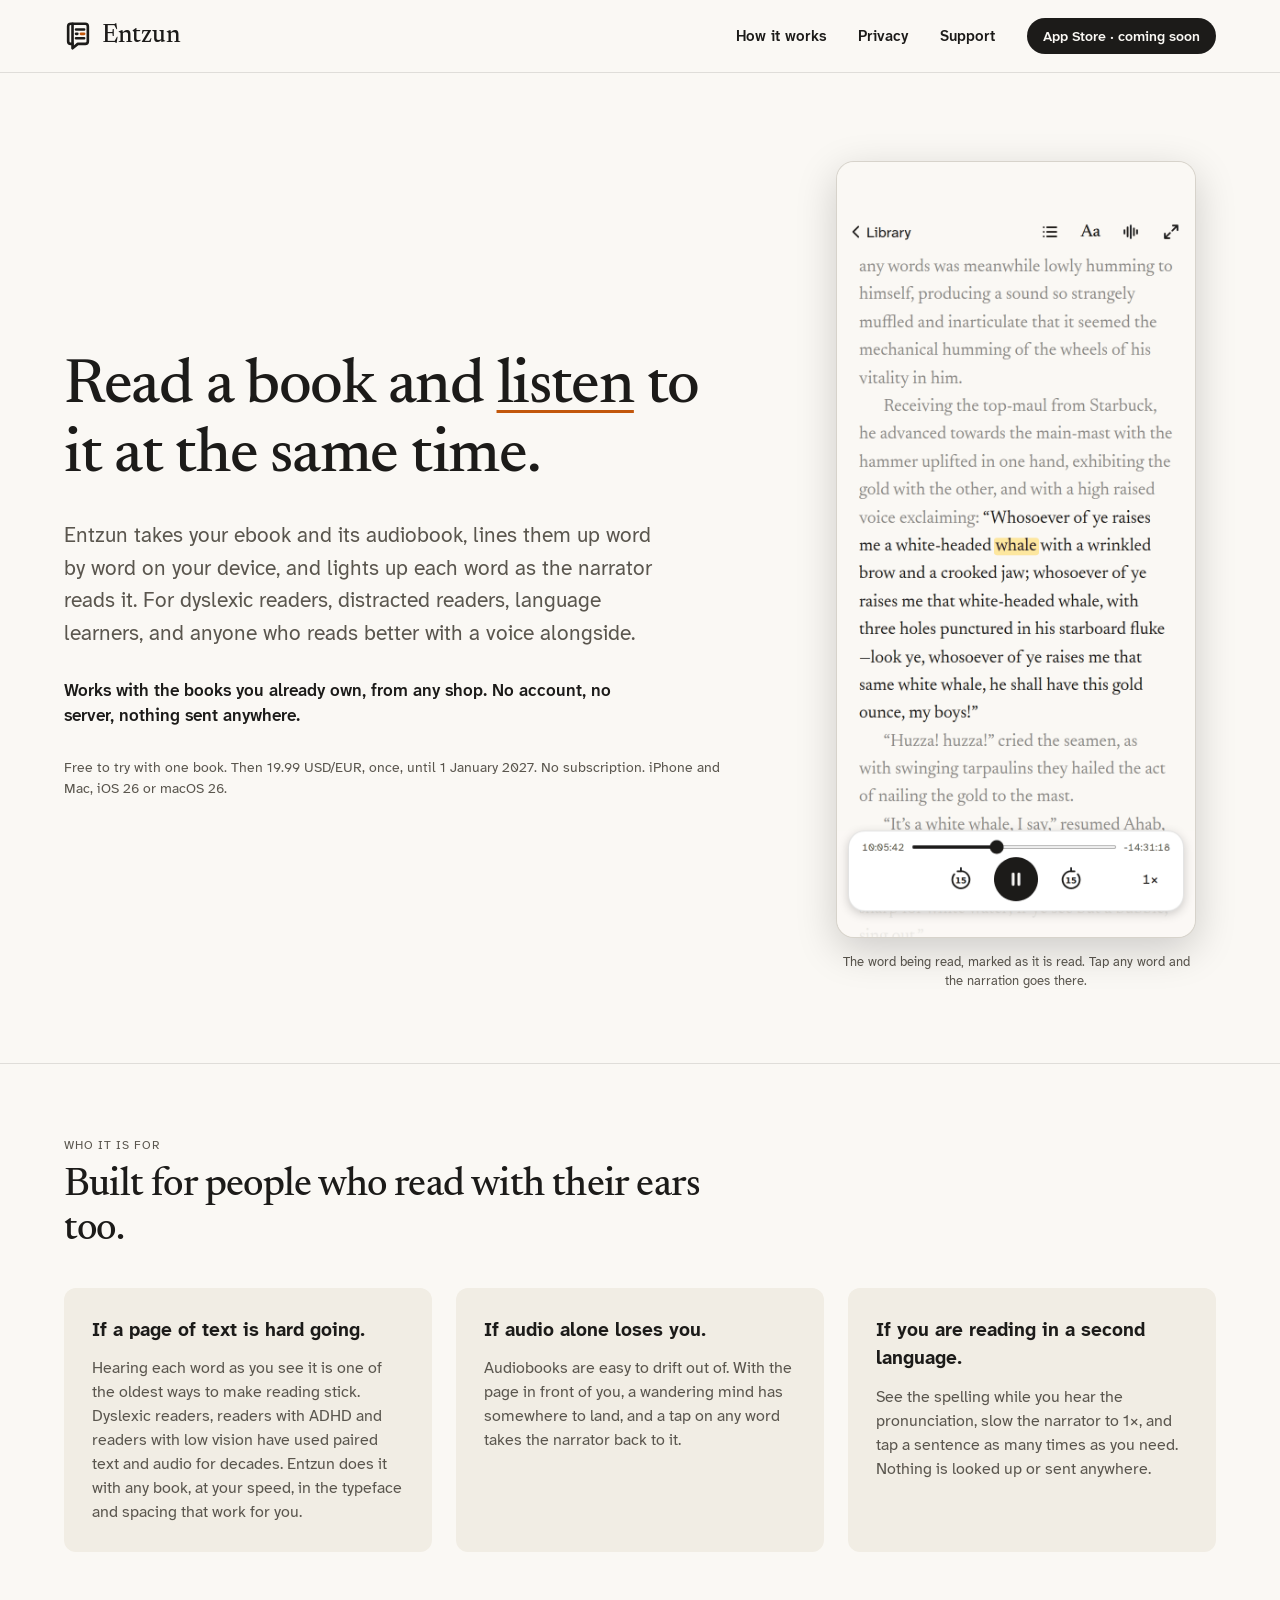
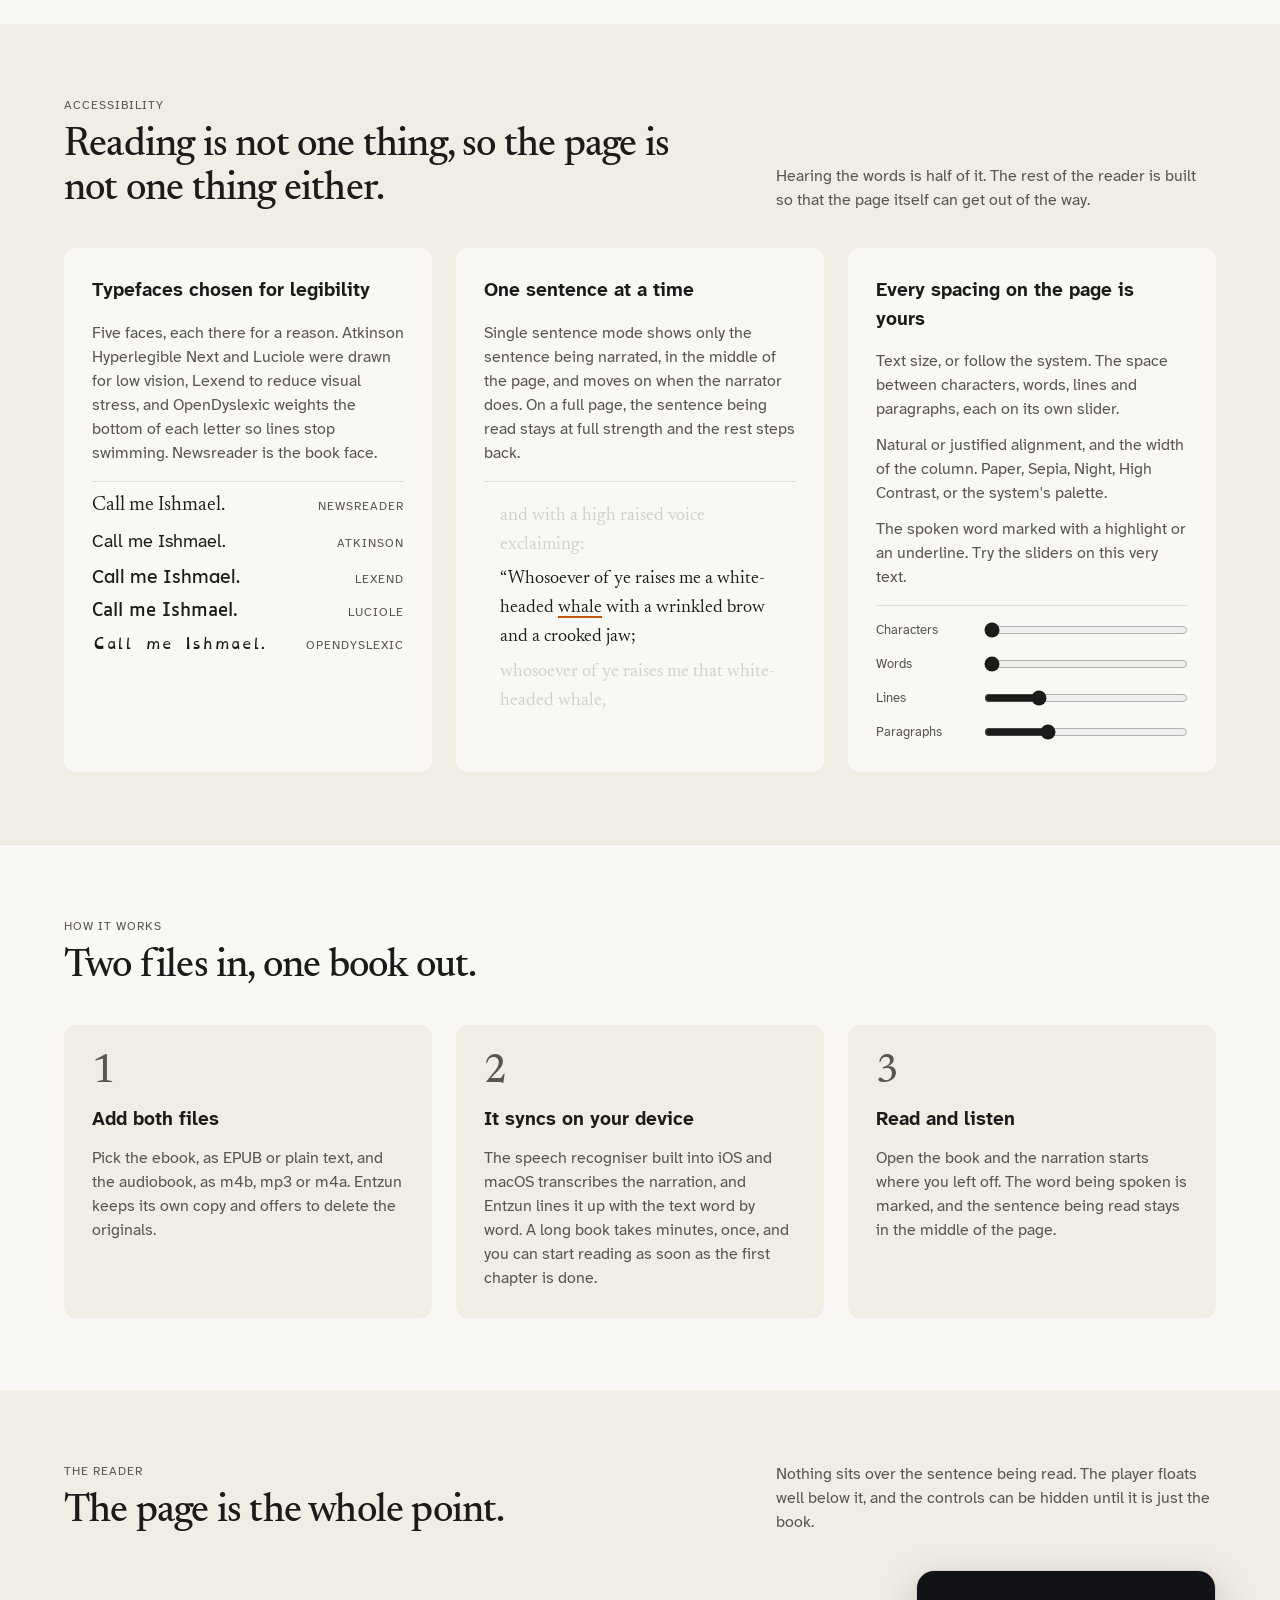
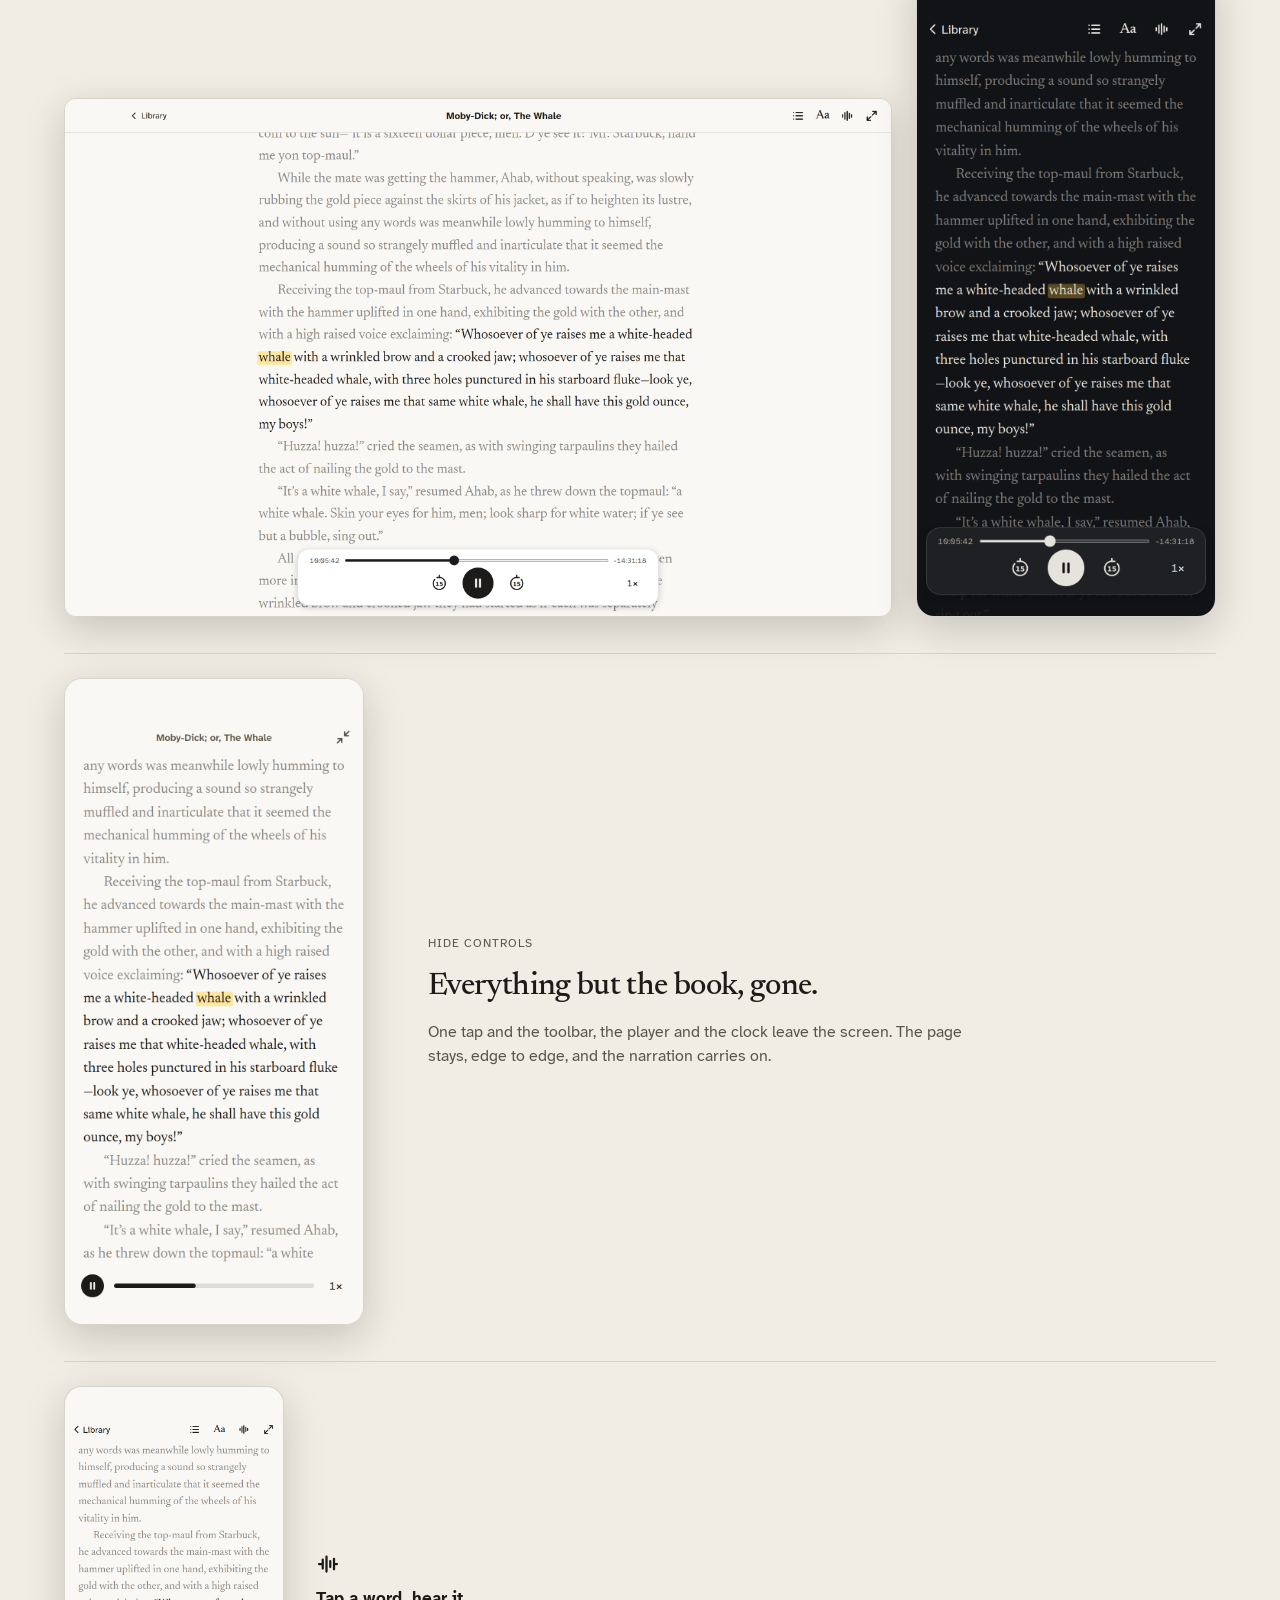
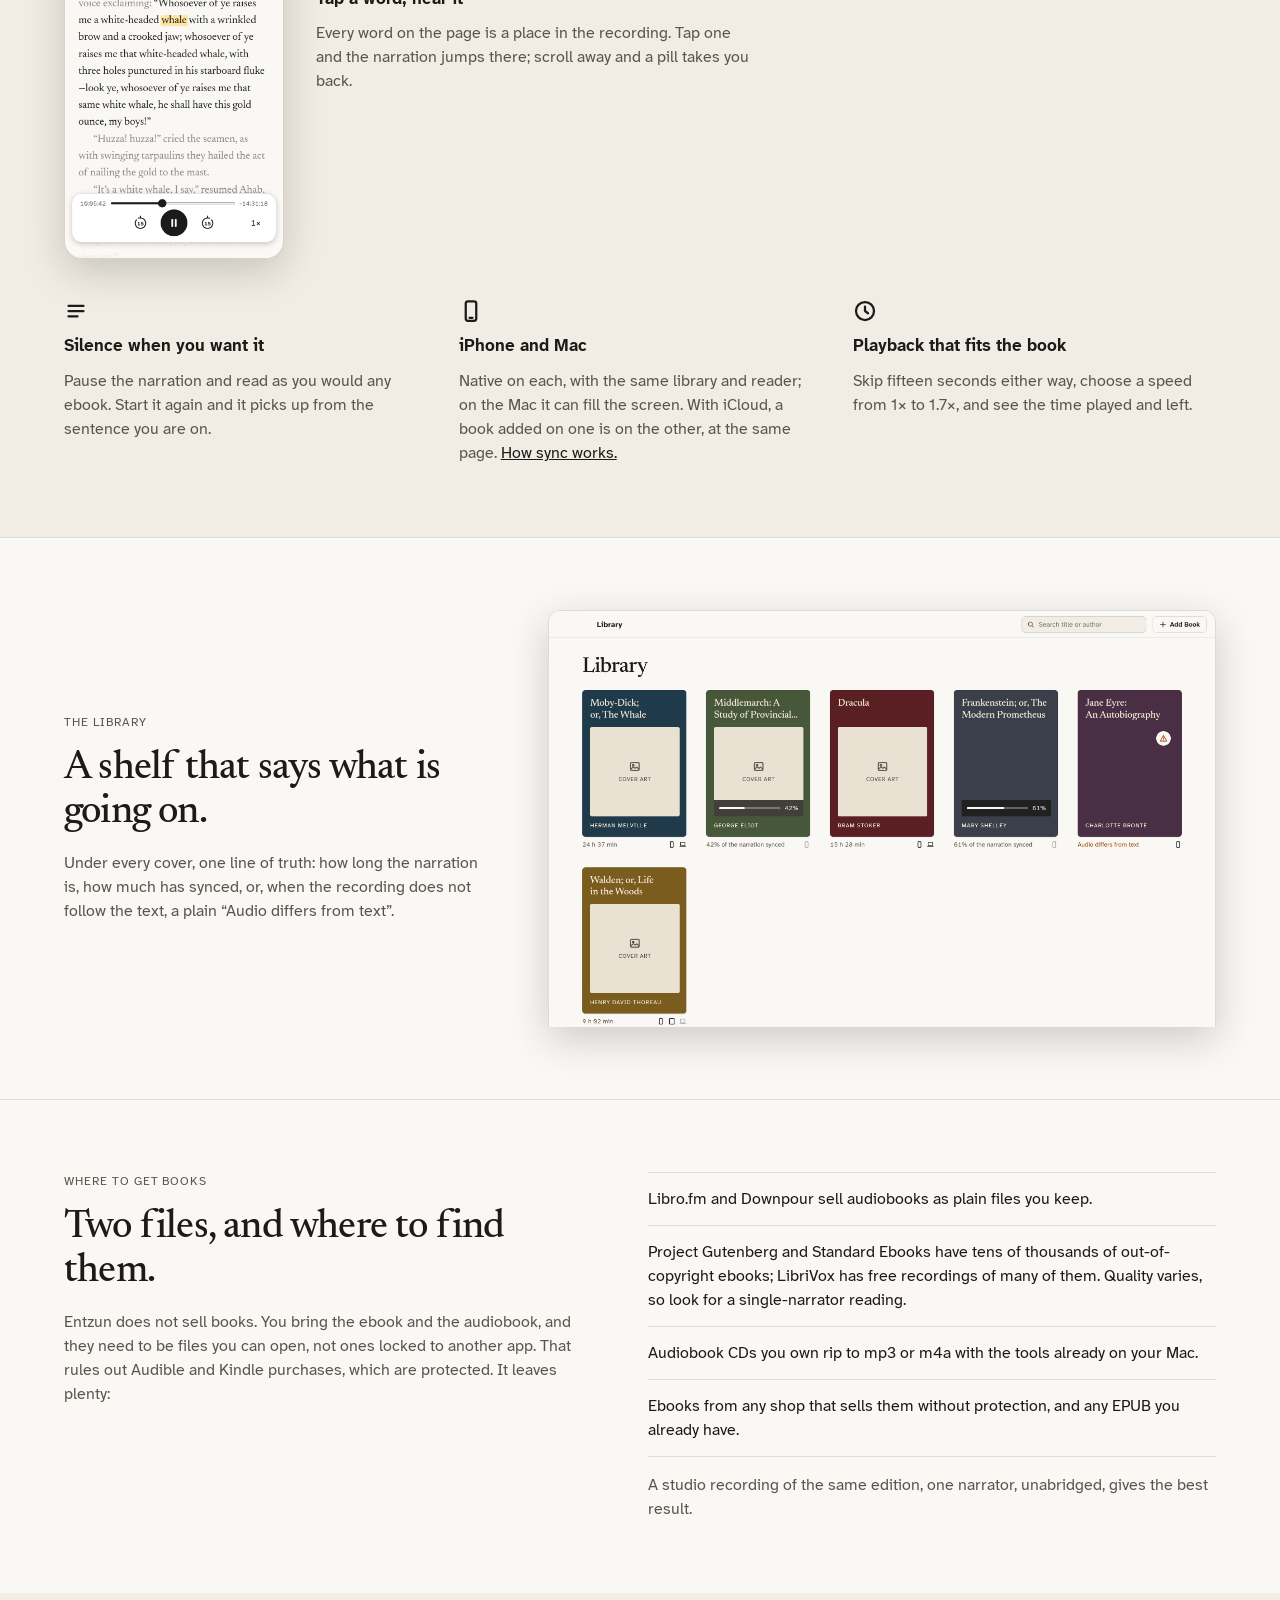
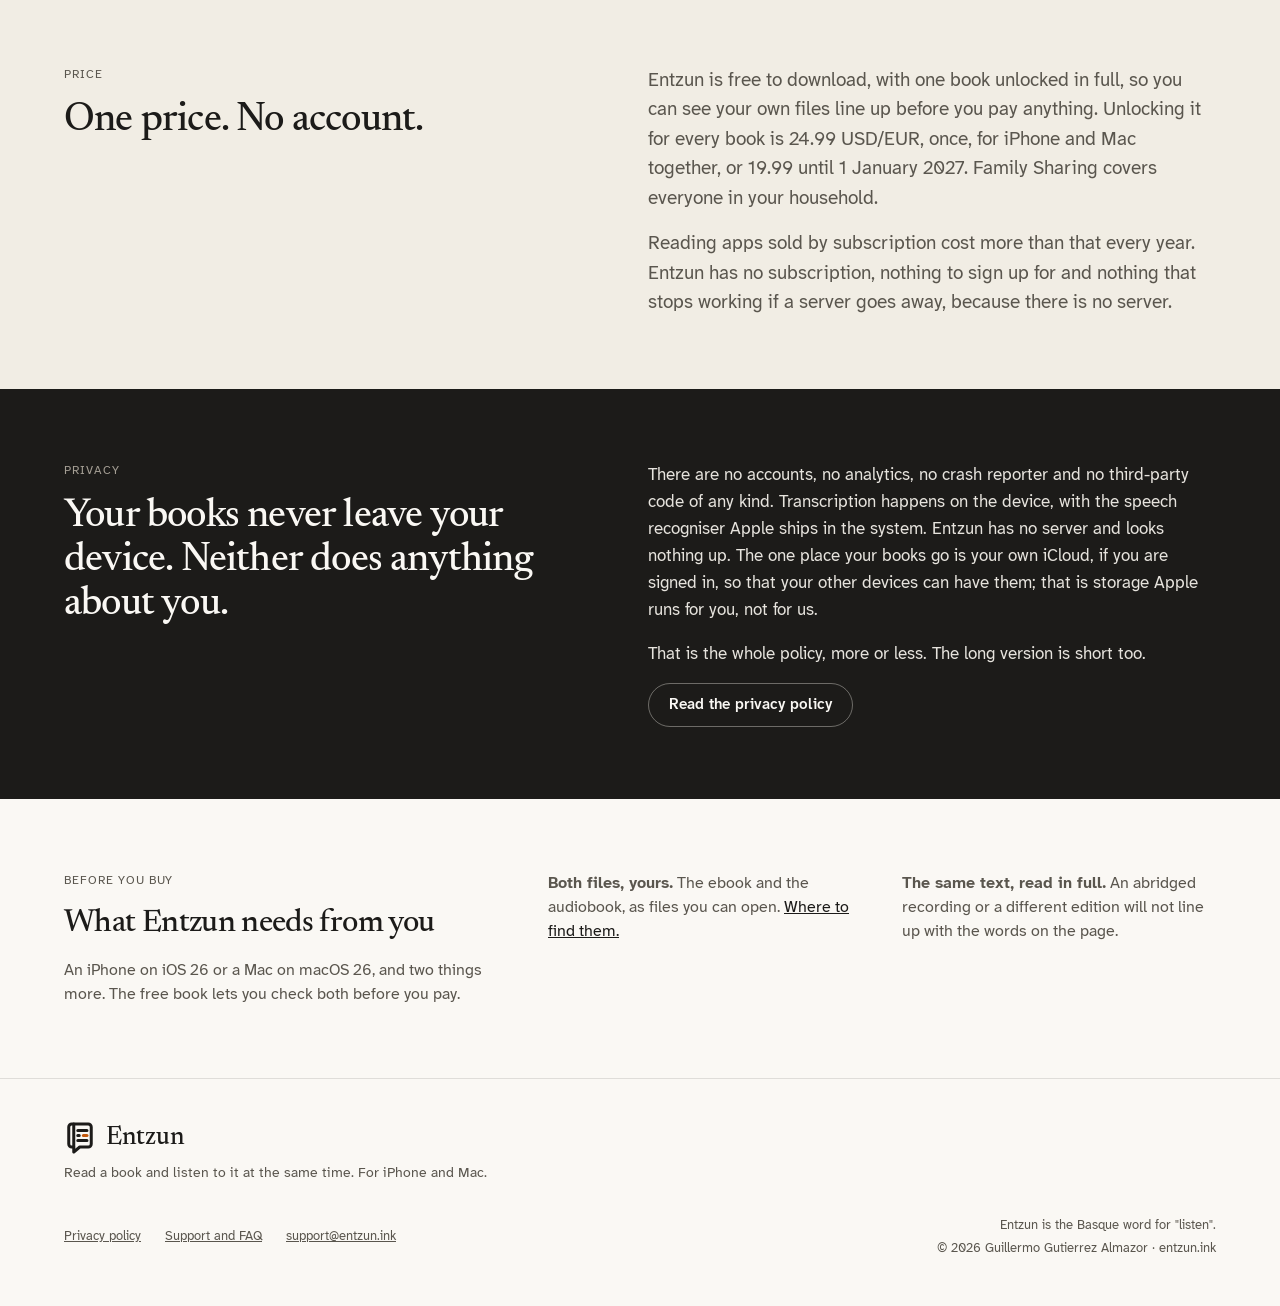
==== index.html @ c3b95ff1 "Rework the home page to sell the app, not just describe it The home page read like documentation: no" ====
<!doctype html>
<html lang="en">
<head>
<meta charset="utf-8">
<meta name="viewport" content="width=device-width, initial-scale=1">
<title>Entzun · Read a book and listen to it at the same time. For any book you own.</title>
<meta name="description" content="Entzun pairs your ebook with its audiobook and marks each word as the narrator reads it. Works with books you already own, entirely on your iPhone or Mac. No account, no subscription.">
<meta property="og:title" content="Entzun">
<meta property="og:description" content="Entzun pairs your ebook with its audiobook and marks each word as the narrator reads it. Works with books you already own, entirely on your iPhone or Mac. No account, no subscription.">
<meta property="og:url" content="https://entzun.ink/">
<meta property="og:image" content="https://entzun.ink/assets/social-card.png">
<meta property="og:image:width" content="1200">
<meta property="og:image:height" content="630">
<meta name="twitter:card" content="summary_large_image">
<meta name="theme-color" content="#FAF8F4" media="(prefers-color-scheme: light)">
<meta name="theme-color" content="#121316" media="(prefers-color-scheme: dark)">
<link rel="icon" href="assets/logo/entzun-mark.svg" type="image/svg+xml">
<link rel="icon" href="assets/favicon-32.png" sizes="32x32" type="image/png">
<link rel="icon" href="assets/favicon-16.png" sizes="16x16" type="image/png">
<link rel="apple-touch-icon" href="assets/apple-touch-icon.png">
<link rel="stylesheet" href="assets/site.css">
</head>
<body>

<header class="site-header">
  <div class="wrap">
    <a class="brand" href="/"><svg class="mark" viewBox="0 0 160 160" aria-hidden="true" fill="none" stroke-width="15" stroke-linecap="round" stroke-linejoin="round"><g stroke="currentColor"><path d="M38.77 10H121.23C129.46 10 136.23 16.77 136.23 25V110C136.23 118.23 129.46 125 121.23 125H78.77L48.77 150V125H38.77C30.54 125 23.77 118.23 23.77 110V25C23.77 16.77 30.54 10 38.77 10Z"/><path d="M48.77 10V125"/><path d="M68.77 42.5H114.96M68.77 92.5H114.96M68.77 67.5H76.27"/></g><path d="M96.92 67.5H114.96" stroke="#C2570B"/></svg><span>Entzun</span></a>
    <nav class="site-nav" aria-label="Site">
      <a class="hide-phone" href="#how">How it works</a>
      <a href="privacy.html">Privacy</a>
      <a href="support.html">Support</a>
      <!-- When the App Store link exists: point this at https://apps.apple.com/app/idXXXXXXXXX and read "App Store" -->
      <a class="pill small hide-phone" href="/#price">App Store · coming soon</a>
    </nav>
  </div>
</header>

<main>

  <section class="hero">
    <div class="wrap">
      <div class="hero-copy">
        <h1 class="display-hero">Read a book and <span class="mark-underline">listen</span> to it at the same time.</h1>
        <p class="lede">Entzun takes your ebook and its audiobook, lines them up word by word on your device, and lights up each word as the narrator reads it. For dyslexic readers, distracted readers, language learners, and anyone who reads better with a voice alongside.</p>
        <p class="positioning">Works with the books you already own, from any shop. No account, no server, nothing sent anywhere.</p>
        <div class="cta">
          <!-- When a pre-order URL or a TestFlight link exists, put it here, under Price and in the footer:
                 <a class="pill" href="https://apps.apple.com/app/idXXXXXXXXX">Pre-order on the App Store</a>
                 <a class="pill" href="https://testflight.apple.com/join/XXXXXXXX">Try the beta on TestFlight</a> -->
          <p class="small">Free to try with one book. Then 19.99 USD/EUR, once, until 1 January 2027. No subscription. iPhone and Mac, iOS 26 or macOS 26.</p>
        </div>
      </div>
      <figure class="hero-shot">
        <div class="loop">
          <!-- The sources only match without reduced motion, so those readers get the poster and nothing plays. -->
          <video class="shot-phone" data-loop autoplay muted loop playsinline controls width="390" height="844" poster="assets/screens/reader-iphone-narrating.png" aria-label="The reader on iPhone: a page of Moby-Dick with the word being spoken highlighted as the narrator reads">
            <source src="assets/video/reader-loop.mp4" type="video/mp4" media="(prefers-reduced-motion: no-preference)">
            <source src="assets/video/reader-loop.webm" type="video/webm" media="(prefers-reduced-motion: no-preference)">
          </video>
        </div>
        <figcaption class="small">The word being read, marked as it is read. Tap any word and the narration goes there.</figcaption>
      </figure>
    </div>
  </section>

  <section class="section rule" id="who">
    <div class="wrap stack">
      <div class="section-head">
        <div class="eyebrow">Who it is for</div>
        <h2 class="display">Built for people who read with their ears too.</h2>
      </div>
      <div class="grid-3">
        <div class="card">
          <h3 class="h3">If a page of text is hard going.</h3>
          <p class="muted">Hearing each word as you see it is one of the oldest ways to make reading stick. Dyslexic readers, readers with ADHD and readers with low vision have used paired text and audio for decades. Entzun does it with any book, at your speed, in the typeface and spacing that work for you.</p>
        </div>
        <div class="card">
          <h3 class="h3">If audio alone loses you.</h3>
          <p class="muted">Audiobooks are easy to drift out of. With the page in front of you, a wandering mind has somewhere to land, and a tap on any word takes the narrator back to it.</p>
        </div>
        <div class="card">
          <h3 class="h3">If you are reading in a second language.</h3>
          <p class="muted">See the spelling while you hear the pronunciation, slow the narrator to 1×, and tap a sentence as many times as you need. Nothing is looked up or sent anywhere.</p>
        </div>
      </div>
    </div>
  </section>

  <section class="section well" id="accessibility">
    <div class="wrap stack">
      <div class="section-head split">
        <div>
          <div class="eyebrow">Accessibility</div>
          <h2 class="display">Reading is not one thing, so the page is not one thing either.</h2>
        </div>
        <p class="muted">Hearing the words is half of it. The rest of the reader is built so that the page itself can get out of the way.</p>
      </div>
      <div class="grid-3">
        <div class="card">
          <h3 class="h3">Typefaces chosen for legibility</h3>
          <p class="muted">Five faces, each there for a reason. Atkinson Hyperlegible Next and Luciole were drawn for low vision, Lexend to reduce visual stress, and OpenDyslexic weights the bottom of each letter so lines stop swimming. Newsreader is the book face.</p>
          <div class="face-list">
            <div><span class="face-newsreader">Call me Ishmael.</span><span class="eyebrow">Newsreader</span></div>
            <div><span class="face-atkinson">Call me Ishmael.</span><span class="eyebrow">Atkinson</span></div>
            <div><span class="face-lexend">Call me Ishmael.</span><span class="eyebrow">Lexend</span></div>
            <div><span class="face-luciole">Call me Ishmael.</span><span class="eyebrow">Luciole</span></div>
            <div><span class="face-opendyslexic">Call me Ishmael.</span><span class="eyebrow">OpenDyslexic</span></div>
          </div>
        </div>
        <div class="card">
          <h3 class="h3">One sentence at a time</h3>
          <p class="muted">Single sentence mode shows only the sentence being narrated, in the middle of the page, and moves on when the narrator does. On a full page, the sentence being read stays at full strength and the rest steps back.</p>
          <div class="sentence-demo" aria-hidden="true">
            <span class="receded">and with a high raised voice exclaiming:</span>
            <span>“Whosoever of ye raises me a white-headed <span class="word">whale</span> with a wrinkled brow and a crooked jaw;</span>
            <span class="receded">whosoever of ye raises me that white-headed whale,</span>
          </div>
        </div>
        <div class="card">
          <h3 class="h3">Every spacing on the page is yours</h3>
          <div class="spacing-demo" data-spacing-demo>
            <p>Text size, or follow the system. The space between characters, words, lines and paragraphs, each on its own slider.</p>
            <p>Natural or justified alignment, and the width of the column. Paper, Sepia, Night, High Contrast, or the system's palette.</p>
            <p>The spoken word marked with a highlight or an underline.<span data-needs-script hidden> Try the sliders on this very text.</span></p>
          </div>
          <div class="sliders" data-needs-script hidden>
            <label><span>Characters</span><input type="range" min="0" max="3" step="0.1" value="0" data-spacing="characters" aria-label="Character spacing"></label>
            <label><span>Words</span><input type="range" min="0" max="12" step="0.5" value="0" data-spacing="words" aria-label="Word spacing"></label>
            <label><span>Lines</span><input type="range" min="1.2" max="2.4" step="0.05" value="1.5" data-spacing="lines" aria-label="Line spacing"></label>
            <label><span>Paragraphs</span><input type="range" min="0" max="40" step="1" value="12" data-spacing="paragraphs" aria-label="Paragraph spacing"></label>
          </div>
        </div>
      </div>
    </div>
  </section>

  <section class="section rule" id="how">
    <div class="wrap stack">
      <div class="section-head">
        <div class="eyebrow">How it works</div>
        <h2 class="display">Two files in, one book out.</h2>
      </div>
      <div class="grid-3">
        <div class="card">
          <div class="numeral">1</div>
          <h3 class="h3">Add both files</h3>
          <p class="muted">Pick the ebook, as EPUB or plain text, and the audiobook, as m4b, mp3 or m4a. Entzun keeps its own copy and offers to delete the originals.</p>
        </div>
        <div class="card">
          <div class="numeral">2</div>
          <h3 class="h3">It syncs on your device</h3>
          <p class="muted">The speech recogniser built into iOS and macOS transcribes the narration, and Entzun lines it up with the text word by word. A long book takes minutes, once, and you can start reading as soon as the first chapter is done.</p>
        </div>
        <div class="card">
          <div class="numeral">3</div>
          <h3 class="h3">Read and listen</h3>
          <p class="muted">Open the book and the narration starts where you left off. The word being spoken is marked, and the sentence being read stays in the middle of the page.</p>
        </div>
      </div>
    </div>
  </section>

  <section class="section well">
    <div class="wrap stack">
      <div class="section-head split">
        <div>
          <div class="eyebrow">The reader</div>
          <h2 class="display">The page is the whole point.</h2>
        </div>
        <p class="muted">Nothing sits over the sentence being read. The player floats well below it, and the controls can be hidden until it is just the book.</p>
      </div>
      <div class="reader-pair">
        <img class="shot-mac" src="assets/screens/reader-mac-narrating.png" width="1280" height="800" alt="The reader on Mac: a column of text with the spoken word highlighted and the player card floating below it">
        <img class="shot-phone" src="assets/screens/reader-iphone-narrating-dark.png" width="390" height="844" alt="The reader on iPhone in the Night theme, the same page with the spoken word highlighted">
      </div>
      <div class="hide-controls">
        <img class="shot-phone" src="assets/screens/reader-iphone-controls-hidden.png" width="390" height="844" alt="The reader on iPhone with the controls hidden: only the page, with the spoken word highlighted">
        <div>
          <div class="eyebrow">Hide controls</div>
          <h3 class="title-detail">Everything but the book, gone.</h3>
          <p>One tap and the toolbar, the player and the clock leave the screen. The page stays, edge to edge, and the narration carries on.</p>
        </div>
      </div>
      <div class="grid-3 loose features">
        <div class="feature with-loop">
          <div class="loop">
            <video class="shot-phone" data-loop autoplay muted loop playsinline controls width="390" height="844" poster="assets/screens/reader-iphone-narrating.png" aria-label="A tap on a later word, and the highlight and the narration jump there">
              <source src="assets/video/reader-loop.mp4" type="video/mp4" media="(prefers-reduced-motion: no-preference)">
              <source src="assets/video/reader-loop.webm" type="video/webm" media="(prefers-reduced-motion: no-preference)">
            </video>
          </div>
          <div>
            <svg viewBox="0 0 16 16" fill="none" stroke="currentColor" stroke-width="1.5" stroke-linecap="round" stroke-linejoin="round" aria-hidden="true"><path d="M2 8h1.5M4.5 5v6M7 3v10M9.5 6v4M12 4.5v7M14 8h-1"/></svg>
            <h3>Tap a word, hear it</h3>
            <p>Every word on the page is a place in the recording. Tap one and the narration jumps there; scroll away and a pill takes you back.</p>
          </div>
        </div>
        <div class="feature">
          <svg viewBox="0 0 16 16" fill="none" stroke="currentColor" stroke-width="1.5" stroke-linecap="round" stroke-linejoin="round" aria-hidden="true"><path d="M3 4.5h10M3 8h10M3 11.5h6"/></svg>
          <h3>Silence when you want it</h3>
          <p>Pause the narration and read as you would any ebook. Start it again and it picks up from the sentence you are on.</p>
        </div>
        <div class="feature">
          <svg viewBox="0 0 16 16" fill="none" stroke="currentColor" stroke-width="1.5" stroke-linecap="round" stroke-linejoin="round" aria-hidden="true"><rect x="4.5" y="1.5" width="7" height="13" rx="1.5"/><path d="M7 12.5h2"/></svg>
          <h3>iPhone and Mac</h3>
          <p>Native on each, with the same library and reader; on the Mac it can fill the screen. With iCloud, a book added on one is on the other, at the same page. <a href="support.html#sync">How sync works.</a></p>
        </div>
        <div class="feature">
          <svg viewBox="0 0 16 16" fill="none" stroke="currentColor" stroke-width="1.5" stroke-linecap="round" stroke-linejoin="round" aria-hidden="true"><circle cx="8" cy="8" r="6"/><path d="M8 5v3l2 1.5"/></svg>
          <h3>Playback that fits the book</h3>
          <p>Skip fifteen seconds either way, choose a speed from 1× to 1.7×, and see the time played and left.</p>
        </div>
      </div>
    </div>
  </section>

  <section class="section rule library">
    <div class="wrap">
      <div class="two-col" style="width: 100%; align-items: center;">
        <div class="lead narrow">
          <div class="eyebrow">The library</div>
          <h2 class="display">A shelf that says what is going on.</h2>
          <p class="muted">Under every cover, one line of truth: how long the narration is, how much has synced, or, when the recording does not follow the text, a plain “Audio differs from text”.</p>
        </div>
        <img class="shot-mac" src="assets/screens/library-mac.png" width="1280" height="800" alt="The library on Mac: a grid of book tiles in deep muted colours, one still syncing and one flagged as not matching its text">
      </div>
    </div>
  </section>

  <!-- PLACEHOLDER: replace the three quotes and names below with real ones from beta readers, then remove
       the is-placeholder class from this section so it shows. Until then it is hidden and cannot ship by accident. -->
  <section class="section rule is-placeholder" id="beta">
    <div class="wrap stack">
      <h2 class="title-detail">From the beta</h2>
      <div class="grid-3 quotes">
        <figure class="card">
          <blockquote><p>[QUOTE 1 - a dyslexic reader or the parent of one]</p></blockquote>
          <figcaption class="small">[Name, city]</figcaption>
        </figure>
        <figure class="card">
          <blockquote><p>[QUOTE 2 - someone who finishes more books this way]</p></blockquote>
          <figcaption class="small">[Name]</figcaption>
        </figure>
        <figure class="card">
          <blockquote><p>[QUOTE 3 - a language learner]</p></blockquote>
          <figcaption class="small">[Name]</figcaption>
        </figure>
      </div>
    </div>
  </section>

  <section class="section rule" id="books">
    <div class="wrap two-col">
      <div class="lead">
        <div class="eyebrow">Where to get books</div>
        <h2 class="display">Two files, and where to find them.</h2>
        <p class="muted">Entzun does not sell books. You bring the ebook and the audiobook, and they need to be files you can open, not ones locked to another app. That rules out Audible and Kindle purchases, which are protected. It leaves plenty:</p>
      </div>
      <div class="rest">
        <ul class="book-sources">
          <li>Libro.fm and Downpour sell audiobooks as plain files you keep.</li>
          <li>Project Gutenberg and Standard Ebooks have tens of thousands of out-of-copyright ebooks; LibriVox has free recordings of many of them. Quality varies, so look for a single-narrator reading.</li>
          <li>Audiobook CDs you own rip to mp3 or m4a with the tools already on your Mac.</li>
          <li>Ebooks from any shop that sells them without protection, and any EPUB you already have.</li>
        </ul>
        <p class="muted">A studio recording of the same edition, one narrator, unabridged, gives the best result.</p>
      </div>
    </div>
  </section>

  <section class="section well" id="price">
    <div class="wrap two-col">
      <div class="lead">
        <div class="eyebrow">Price</div>
        <h2 class="display">One price. No account.</h2>
      </div>
      <div class="rest">
        <p class="muted price-body">Entzun is free to download, with one book unlocked in full, so you can see your own files line up before you pay anything. Unlocking it for every book is 24.99 USD/EUR, once, for iPhone and Mac together, or 19.99 until 1 January 2027. Family Sharing covers everyone in your household.</p>
        <p class="muted price-body">Reading apps sold by subscription cost more than that every year. Entzun has no subscription, nothing to sign up for and nothing that stops working if a server goes away, because there is no server.</p>
      </div>
    </div>
  </section>

  <section class="section ink">
    <div class="wrap two-col">
      <div class="lead">
        <div class="eyebrow">Privacy</div>
        <h2 class="display">Your books never leave your device. Neither does anything about you.</h2>
      </div>
      <div class="rest" style="font-size: 17px; line-height: 1.6;">
        <p>There are no accounts, no analytics, no crash reporter and no third-party code of any kind. Transcription happens on the device, with the speech recogniser Apple ships in the system. Entzun has no server and looks nothing up. The one place your books go is your own iCloud, if you are signed in, so that your other devices can have them; that is storage Apple runs for you, not for us.</p>
        <p>That is the whole policy, more or less. The long version is short too.</p>
        <a class="pill medium outline" href="privacy.html" style="align-self: flex-start;">Read the privacy policy</a>
      </div>
    </div>
  </section>

  <section class="section">
    <div class="wrap two-col">
      <div class="lead narrow">
        <div class="eyebrow">Before you buy</div>
        <h2 class="title-detail">What Entzun needs from you</h2>
        <p class="muted">An iPhone on iOS 26 or a Mac on macOS 26, and two things more. The free book lets you check both before you pay.</p>
      </div>
      <div class="grid-2 muted" style="flex-grow: 1;">
        <p><strong>Both files, yours.</strong> The ebook and the audiobook, as files you can open. <a href="#books">Where to find them.</a></p>
        <p><strong>The same text, read in full.</strong> An abridged recording or a different edition will not line up with the words on the page.</p>
      </div>
    </div>
  </section>

</main>

<footer class="site-footer" id="appstore">
  <div class="wrap">
    <div class="footer-top">
      <div>
        <span class="brand"><svg class="mark" viewBox="0 0 160 160" aria-hidden="true" fill="none" stroke-width="15" stroke-linecap="round" stroke-linejoin="round"><g stroke="currentColor"><path d="M38.77 10H121.23C129.46 10 136.23 16.77 136.23 25V110C136.23 118.23 129.46 125 121.23 125H78.77L48.77 150V125H38.77C30.54 125 23.77 118.23 23.77 110V25C23.77 16.77 30.54 10 38.77 10Z"/><path d="M48.77 10V125"/><path d="M68.77 42.5H114.96M68.77 92.5H114.96M68.77 67.5H76.27"/></g><path d="M96.92 67.5H114.96" stroke="#C2570B"/></svg><span>Entzun</span></span>
        <span class="small" style="font-size: 14px;">Read a book and listen to it at the same time. For iPhone and Mac.</span>
      </div>
    </div>
    <div class="footer-bottom">
      <nav aria-label="Documents">
        <a href="privacy.html">Privacy policy</a>
        <a href="support.html">Support and FAQ</a>
        <a href="mailto:support@entzun.ink">support@entzun.ink</a>
      </nav>
      <div class="footer-legal">
        <span>Entzun is the Basque word for "listen".</span>
        <span>© 2026 Guillermo Gutierrez Almazor · entzun.ink</span>
      </div>
    </div>
  </div>
</footer>

<script src="assets/site.js"></script>
</body>
</html>
---- assets/site.css ----
/* entzun.ink — built from the Entzun design system (docs/design/tokens.json in the app repo).
   Two themes, the same roles: Paper (light) and Night (dark). Only the roles are used below. */

@font-face { font-family: "Newsreader"; src: url("fonts/Newsreader16pt-Regular.ttf") format("truetype"); font-weight: 400; font-style: normal; font-display: swap; }
@font-face { font-family: "Newsreader"; src: url("fonts/Newsreader16pt-Italic.ttf") format("truetype"); font-weight: 400; font-style: italic; font-display: swap; }
@font-face { font-family: "Newsreader"; src: url("fonts/Newsreader16pt-Medium.ttf") format("truetype"); font-weight: 500; font-style: normal; font-display: swap; }
@font-face { font-family: "Atkinson Hyperlegible Next"; src: url("fonts/AtkinsonHyperlegibleNext-Regular.ttf") format("truetype"); font-weight: 400; font-display: swap; }
@font-face { font-family: "Atkinson Hyperlegible Next"; src: url("fonts/AtkinsonHyperlegibleNext-SemiBold.ttf") format("truetype"); font-weight: 600; font-display: swap; }
@font-face { font-family: "Atkinson Hyperlegible Next"; src: url("fonts/AtkinsonHyperlegibleNext-Bold.ttf") format("truetype"); font-weight: 700; font-display: swap; }
@font-face { font-family: "Lexend"; src: url("fonts/Lexend-Regular.ttf") format("truetype"); font-weight: 400; font-display: swap; }
@font-face { font-family: "Luciole"; src: url("fonts/Luciole-Regular.ttf") format("truetype"); font-weight: 400; font-display: swap; }
@font-face { font-family: "OpenDyslexic"; src: url("fonts/OpenDyslexic-Regular.otf") format("opentype"); font-weight: 400; font-display: swap; }

:root {
  --paper: #FAF8F4;
  --well: #F1EDE4;
  --raised: #FFFFFF;
  --ink: #1C1B19;
  --ink-secondary: #5A564E;
  --hairline: rgba(28, 27, 25, 0.12);
  --warn: #A8480A;
  --mark-wash: rgba(255, 213, 74, 0.5);
  --mark-rule: #C2570B;
  --shadow-modal: 0 12px 40px rgba(0, 0, 0, 0.18);
  --font-book: "Newsreader", Georgia, "Times New Roman", serif;
  --font-ui: "Atkinson Hyperlegible Next", system-ui, -apple-system, sans-serif;
  --gutter: 64px;
  --measure: 680px;
  color-scheme: light dark;
}

@media (prefers-color-scheme: dark) {
  :root {
    --paper: #121316;
    --well: #1C1D21;
    --raised: #1E2024;
    --ink: #E6E3DD;
    --ink-secondary: #A49E94;
    --hairline: rgba(230, 227, 221, 0.16);
    --warn: #FFB340;
    --mark-wash: rgba(255, 200, 61, 0.3);
    --mark-rule: #FFB340;
    --shadow-modal: 0 12px 40px rgba(0, 0, 0, 0.5);
  }
}

/* Basics */
* { box-sizing: border-box; }
html { -webkit-text-size-adjust: 100%; scroll-behavior: smooth; }
@media (prefers-reduced-motion: reduce) { html { scroll-behavior: auto; } }
body {
  margin: 0;
  background: var(--paper);
  color: var(--ink);
  font-family: var(--font-ui);
  font-size: 16px;
  line-height: 1.5;
  -webkit-font-smoothing: antialiased;
}
a { color: var(--ink); }
a:hover { color: var(--ink-secondary); }
img, video { display: block; max-width: 100%; height: auto; }
figure { margin: 0; }
[hidden] { display: none !important; }
h1, h2, h3 { margin: 0; }
p { margin: 0; }
:focus-visible { outline: 2px solid var(--ink); outline-offset: 3px; border-radius: 3px; }
/* Sections still carrying placeholder copy stay hidden until the copy is real. */
.is-placeholder { display: none !important; }

.wrap { max-width: 1280px; margin: 0 auto; padding-left: var(--gutter); padding-right: var(--gutter); }

/* Type roles */
.display { font-family: var(--font-book); font-weight: 500; letter-spacing: -0.02em; line-height: 1.1; font-size: 40px; }
.display-hero { font-family: var(--font-book); font-weight: 500; letter-spacing: -0.02em; line-height: 1.08; font-size: 64px; }
.title-detail { font-family: var(--font-book); font-weight: 500; letter-spacing: -0.02em; line-height: 1.15; font-size: 32px; }
.eyebrow { font-size: 12px; letter-spacing: 0.08em; text-transform: uppercase; color: var(--ink-secondary); }
.lede { font-size: 21px; line-height: 1.55; color: var(--ink-secondary); }
.muted { color: var(--ink-secondary); }
.small { font-size: 13px; color: var(--ink-secondary); }
.h3 { font-size: 19px; font-weight: 700; }
.mark-underline { text-decoration: underline; text-decoration-color: var(--mark-rule); text-decoration-thickness: 3px; text-underline-offset: 8px; }

/* Controls */
.pill {
  display: inline-flex; align-items: center; justify-content: center;
  height: 50px; padding: 0 28px; border-radius: 25px;
  background: var(--ink); color: var(--paper);
  font-size: 16px; font-weight: 600; line-height: 1; white-space: nowrap;
  text-decoration: none;
}
.pill:hover { color: var(--paper); }
.pill.small { height: 36px; padding: 0 16px; border-radius: 18px; font-size: 14px; color: var(--paper); }
.pill.medium { height: 44px; padding: 0 20px; border-radius: 22px; font-size: 15px; }
.pill.outline { background: transparent; color: var(--paper); border: 1px solid rgba(230, 227, 221, 0.4); }
.pill[aria-disabled="true"] { opacity: 0.4; cursor: default; }

/* Looping video */
.loop { position: relative; }
.loop video { background: var(--well); }
.video-toggle {
  position: absolute; right: 12px; bottom: 12px; height: 32px; padding: 0 14px; border-radius: 16px; border: 0;
  background: rgba(28, 27, 25, 0.72); color: #FAF8F4; font: inherit; font-size: 13px; font-weight: 600; cursor: pointer;
}

/* Header */
.site-header { border-bottom: 1px solid var(--hairline); }
.site-header .wrap { height: 72px; display: flex; align-items: center; justify-content: space-between; }
.brand { display: inline-flex; align-items: center; gap: 10px; font-family: var(--font-book); font-size: 26px; font-weight: 500; letter-spacing: -0.01em; text-decoration: none; color: var(--ink); }
.brand .mark { width: 28px; height: 28px; flex-shrink: 0; }
.footer-top .brand .mark { width: 32px; height: 32px; }
.site-nav { display: flex; align-items: center; gap: 32px; font-size: 15px; font-weight: 600; }
.site-nav a { text-decoration: none; }
.site-nav a[aria-current="page"] { border-bottom: 2px solid var(--ink); padding-bottom: 2px; }

/* Sections */
.section { padding: 72px 0; }
.section.rule { border-top: 1px solid var(--hairline); }
.section.well { background: var(--well); }
.section.ink { background: var(--ink); color: var(--paper); }
.section.ink .eyebrow { color: #A49E94; }
.section.ink p { color: #E6E3DD; }
@media (prefers-color-scheme: dark) {
  .section.ink { background: var(--well); color: var(--ink); }
  .section.ink p { color: var(--ink-secondary); }
  .pill.outline { color: var(--ink); border-color: rgba(230, 227, 221, 0.4); }
}
.section-head { display: flex; flex-direction: column; gap: 10px; max-width: 700px; }
.section-head.split { flex-direction: row; align-items: flex-end; justify-content: space-between; gap: 48px; max-width: none; }
.section-head.split > div { display: flex; flex-direction: column; gap: 10px; max-width: 640px; }
.section-head.split > p { max-width: 440px; }
.stack { display: flex; flex-direction: column; gap: 36px; }
.grid-3 { display: grid; grid-template-columns: repeat(3, minmax(0, 1fr)); gap: 24px; }
.grid-3.loose { gap: 40px 32px; }
.grid-2 { display: grid; grid-template-columns: repeat(2, minmax(0, 1fr)); gap: 24px 40px; }
.two-col { display: flex; gap: 64px; align-items: flex-start; }
.two-col > .lead { flex-shrink: 0; width: 520px; display: flex; flex-direction: column; gap: 16px; }
.two-col > .lead.narrow { width: 420px; }
.two-col > .rest { flex-grow: 1; display: flex; flex-direction: column; gap: 16px; }

.card { padding: 28px; background: var(--well); border-radius: 12px; display: flex; flex-direction: column; gap: 12px; }
.section.well .card { background: var(--paper); gap: 16px; }
.card .numeral { font-family: var(--font-book); font-size: 40px; line-height: 1; font-weight: 500; color: var(--ink-secondary); }
.feature { display: flex; flex-direction: column; gap: 10px; }
.feature svg { width: 24px; height: 24px; }
.feature .aa { font-family: var(--font-book); font-size: 24px; line-height: 1; font-weight: 500; }
.feature h3 { font-size: 17px; font-weight: 700; }
.feature p { color: var(--ink-secondary); }
.feature a { color: var(--ink); }

/* Hero */
.hero { padding: 88px 0 72px; }
.hero .wrap { display: flex; align-items: center; gap: 72px; }
.hero-copy { flex-grow: 1; display: flex; flex-direction: column; gap: 28px; max-width: 700px; }
.hero-copy .lede { max-width: 600px; }
.hero-copy .positioning { max-width: 560px; font-size: 17px; font-weight: 600; }
.cta { display: flex; flex-direction: column; align-items: flex-start; gap: 14px; }
.cta .small { font-size: 14px; }
.hero-shot { flex-shrink: 0; width: 400px; display: flex; flex-direction: column; align-items: center; gap: 14px; }
.hero-shot figcaption { max-width: 360px; text-align: center; }
.shot-phone { width: 360px; border-radius: 18px; box-shadow: var(--shadow-modal); border: 1px solid var(--hairline); }
.shot-mac { border-radius: 12px; box-shadow: var(--shadow-modal); border: 1px solid var(--hairline); }

/* Reader section */
.reader-pair { display: flex; align-items: flex-end; gap: 24px; }
.reader-pair .shot-mac { width: 828px; }
.reader-pair .shot-phone { width: 300px; }
.hide-controls { display: flex; align-items: center; gap: 64px; padding-top: 24px; border-top: 1px solid var(--hairline); }
.hide-controls .shot-phone { width: 300px; flex-shrink: 0; }
.hide-controls > div { display: flex; flex-direction: column; gap: 16px; max-width: 560px; }
.hide-controls p { color: var(--ink-secondary); }
.features { padding-top: 24px; border-top: 1px solid var(--hairline); }
.feature.with-loop { grid-column: 1 / -1; flex-direction: row; align-items: center; gap: 32px; }
.feature.with-loop .loop, .feature.with-loop .shot-phone { width: 220px; flex-shrink: 0; }
.feature.with-loop > div:last-child { display: flex; flex-direction: column; gap: 10px; max-width: 440px; }

/* Accessibility */
.face-list { display: flex; flex-direction: column; gap: 8px; padding-top: 8px; border-top: 1px solid var(--hairline); }
.face-list > div { display: flex; justify-content: space-between; align-items: baseline; gap: 12px; }
.face-list .eyebrow { flex-shrink: 0; }
.face-newsreader { font-family: var(--font-book); font-size: 20px; }
.face-atkinson { font-family: var(--font-ui); font-size: 18px; }
.face-lexend { font-family: "Lexend", var(--font-ui); font-size: 18px; }
.face-luciole { font-family: "Luciole", var(--font-ui); font-size: 18px; }
.face-opendyslexic { font-family: "OpenDyslexic", var(--font-ui); font-size: 14px; white-space: nowrap; }
.sentence-demo { display: flex; flex-direction: column; gap: 6px; padding: 20px 16px; border-top: 1px solid var(--hairline); font-family: var(--font-book); font-size: 18px; line-height: 1.6; }
.sentence-demo .receded { opacity: 0.18; }
.sentence-demo .word { text-decoration: underline; text-decoration-color: var(--mark-rule); text-decoration-thickness: 2px; text-underline-offset: 4px; }
.spacing-demo { display: flex; flex-direction: column; gap: 12px; color: var(--ink-secondary); }
.spacing-demo p { margin: 0; }
.sliders { display: flex; flex-direction: column; gap: 10px; padding-top: 12px; border-top: 1px solid var(--hairline); font-size: 13px; color: var(--ink-secondary); }
.sliders label { display: flex; align-items: center; gap: 12px; min-height: 24px; }
.sliders span { width: 96px; flex-shrink: 0; }
.sliders input[type="range"] { flex-grow: 1; margin: 0; accent-color: var(--ink); }

/* Beta quotes */
.quotes blockquote { margin: 0; font-family: var(--font-book); font-size: 20px; line-height: 1.45; }

/* Where to get books */
.book-sources { list-style: none; margin: 0; padding: 0; }
.book-sources li { padding: 14px 0; border-top: 1px solid var(--hairline); }
.book-sources li:last-child { border-bottom: 1px solid var(--hairline); }

/* Price */
.price-body { max-width: 560px; font-size: 19px; line-height: 1.55; }

/* Library */
.library .wrap { display: flex; gap: 64px; align-items: center; padding-bottom: 0; }
.library .shot-mac { width: 668px; border-radius: 12px 12px 0 0; border-bottom: none; }

/* Footer */
.site-footer { border-top: 1px solid var(--hairline); padding: 40px 0 48px; }
.site-footer .wrap { display: flex; flex-direction: column; gap: 32px; }
.footer-top { display: flex; align-items: center; justify-content: space-between; gap: 32px; }
.footer-top > div { display: flex; flex-direction: column; gap: 4px; }
.footer-top .brand { font-size: 26px; }
.footer-bottom { display: flex; justify-content: space-between; align-items: center; font-size: 13px; color: var(--ink-secondary); gap: 16px; flex-wrap: wrap; }
.footer-bottom nav { display: flex; gap: 24px; flex-wrap: wrap; }
.footer-bottom a { color: var(--ink-secondary); }
.footer-legal { display: flex; flex-direction: column; align-items: flex-end; gap: 4px; }

/* Documents (privacy, support) */
.doc .wrap { display: flex; gap: 96px; align-items: flex-start; padding-top: 64px; padding-bottom: 72px; }
.doc aside { flex-shrink: 0; width: 220px; display: flex; flex-direction: column; gap: 12px; padding-top: 12px; position: sticky; top: 24px; }
.doc aside a { text-decoration: none; font-size: 15px; color: var(--ink-secondary); }
.doc aside a[aria-current="page"] { font-weight: 700; color: var(--ink); }
.doc aside .note { margin-top: 20px; padding-top: 20px; border-top: 1px solid var(--hairline); font-size: 13px; color: var(--ink-secondary); display: flex; flex-direction: column; gap: 6px; }
.doc aside .note a { font-weight: 600; color: var(--ink); }
.doc article { width: var(--measure); max-width: 100%; display: flex; flex-direction: column; gap: 20px; }
.doc article header { display: flex; flex-direction: column; gap: 12px; margin-bottom: 8px; }
.doc article h1 { font-family: var(--font-book); font-size: 48px; line-height: 1.1; font-weight: 500; letter-spacing: -0.02em; }
.doc article h2 { font-size: 20px; font-weight: 700; line-height: 1.3; margin-top: 20px; }
.doc article h2.serif { font-family: var(--font-book); font-size: 32px; font-weight: 500; letter-spacing: -0.02em; line-height: 1.1; margin-top: 24px; }
.doc.policy article { font-family: var(--font-book); font-size: 19px; line-height: 1.6; gap: 22px; }
.doc.policy article h2 { font-family: var(--font-ui); }
.doc.policy article .small { font-family: var(--font-ui); font-size: 14px; }
.faq { display: flex; flex-direction: column; }
.faq details { border-top: 1px solid var(--hairline); padding: 18px 0; }
.faq details:last-child { border-bottom: 1px solid var(--hairline); }
.faq summary { font-size: 18px; font-weight: 700; cursor: pointer; list-style: none; display: flex; justify-content: space-between; align-items: center; gap: 16px; min-height: 44px; }
.faq summary::-webkit-details-marker { display: none; }
.faq summary::after { content: "+"; font-weight: 400; font-size: 22px; color: var(--ink-secondary); flex-shrink: 0; }
.faq details[open] summary::after { content: "–"; }
.faq details p { margin-top: 8px; color: var(--ink-secondary); }
.faq details p + p { margin-top: 10px; }
.callout { padding: 24px 28px; background: var(--well); border-radius: 12px; display: flex; flex-direction: column; gap: 10px; }
.callout h2 { font-size: 17px; font-weight: 700; margin: 0; }
.callout p { color: var(--ink-secondary); }

/* Phone and small screens */
@media (max-width: 900px) {
  :root { --gutter: 20px; }
  .display-hero { font-size: 40px; line-height: 1.1; }
  .display { font-size: 30px; }
  .title-detail { font-size: 26px; }
  .lede { font-size: 17px; }
  .mark-underline { text-decoration-thickness: 2px; text-underline-offset: 6px; }
  .site-header .wrap { height: 60px; }
  .brand { font-size: 24px; }
  .site-nav { gap: 18px; font-size: 14px; }
  .site-nav .hide-phone { display: none; }
  .section { padding: 40px 0; }
  .section-head.split { flex-direction: column; align-items: flex-start; gap: 16px; }
  .stack { gap: 20px; }
  .grid-3, .grid-3.loose, .grid-2 { grid-template-columns: minmax(0, 1fr); gap: 16px; }
  .two-col { flex-direction: column; gap: 20px; }
  .two-col > .lead, .two-col > .lead.narrow { width: auto; }
  .card { padding: 20px; gap: 8px; }
  .hero { padding: 40px 0 32px; }
  .hero .wrap { flex-direction: column; align-items: flex-start; gap: 32px; }
  .hero-shot { width: 100%; align-items: flex-start; }
  .hero-shot figcaption { text-align: left; }
  .feature.with-loop { flex-direction: column; align-items: flex-start; gap: 20px; }
  .footer-legal { align-items: flex-start; }
  .shot-phone, .hero-shot .shot-phone, .reader-pair .shot-phone, .hide-controls .shot-phone { width: min(350px, 100%); }
  .reader-pair { flex-direction: column; align-items: flex-start; }
  .reader-pair .shot-mac { width: 100%; }
  .hide-controls { flex-direction: column-reverse; align-items: flex-start; gap: 20px; }
  .library .wrap { flex-direction: column; align-items: flex-start; gap: 24px; }
  .library .shot-mac { width: 100%; }
  .footer-top { flex-direction: column; align-items: flex-start; gap: 20px; }
  .footer-bottom { flex-direction: column; align-items: flex-start; }
  .footer-bottom nav { flex-direction: column; gap: 10px; }
  .doc .wrap { flex-direction: column; gap: 32px; padding-top: 32px; padding-bottom: 48px; }
  .doc aside { width: auto; position: static; }
  .doc article h1 { font-size: 36px; }
  .doc.policy article { font-size: 18px; }
}
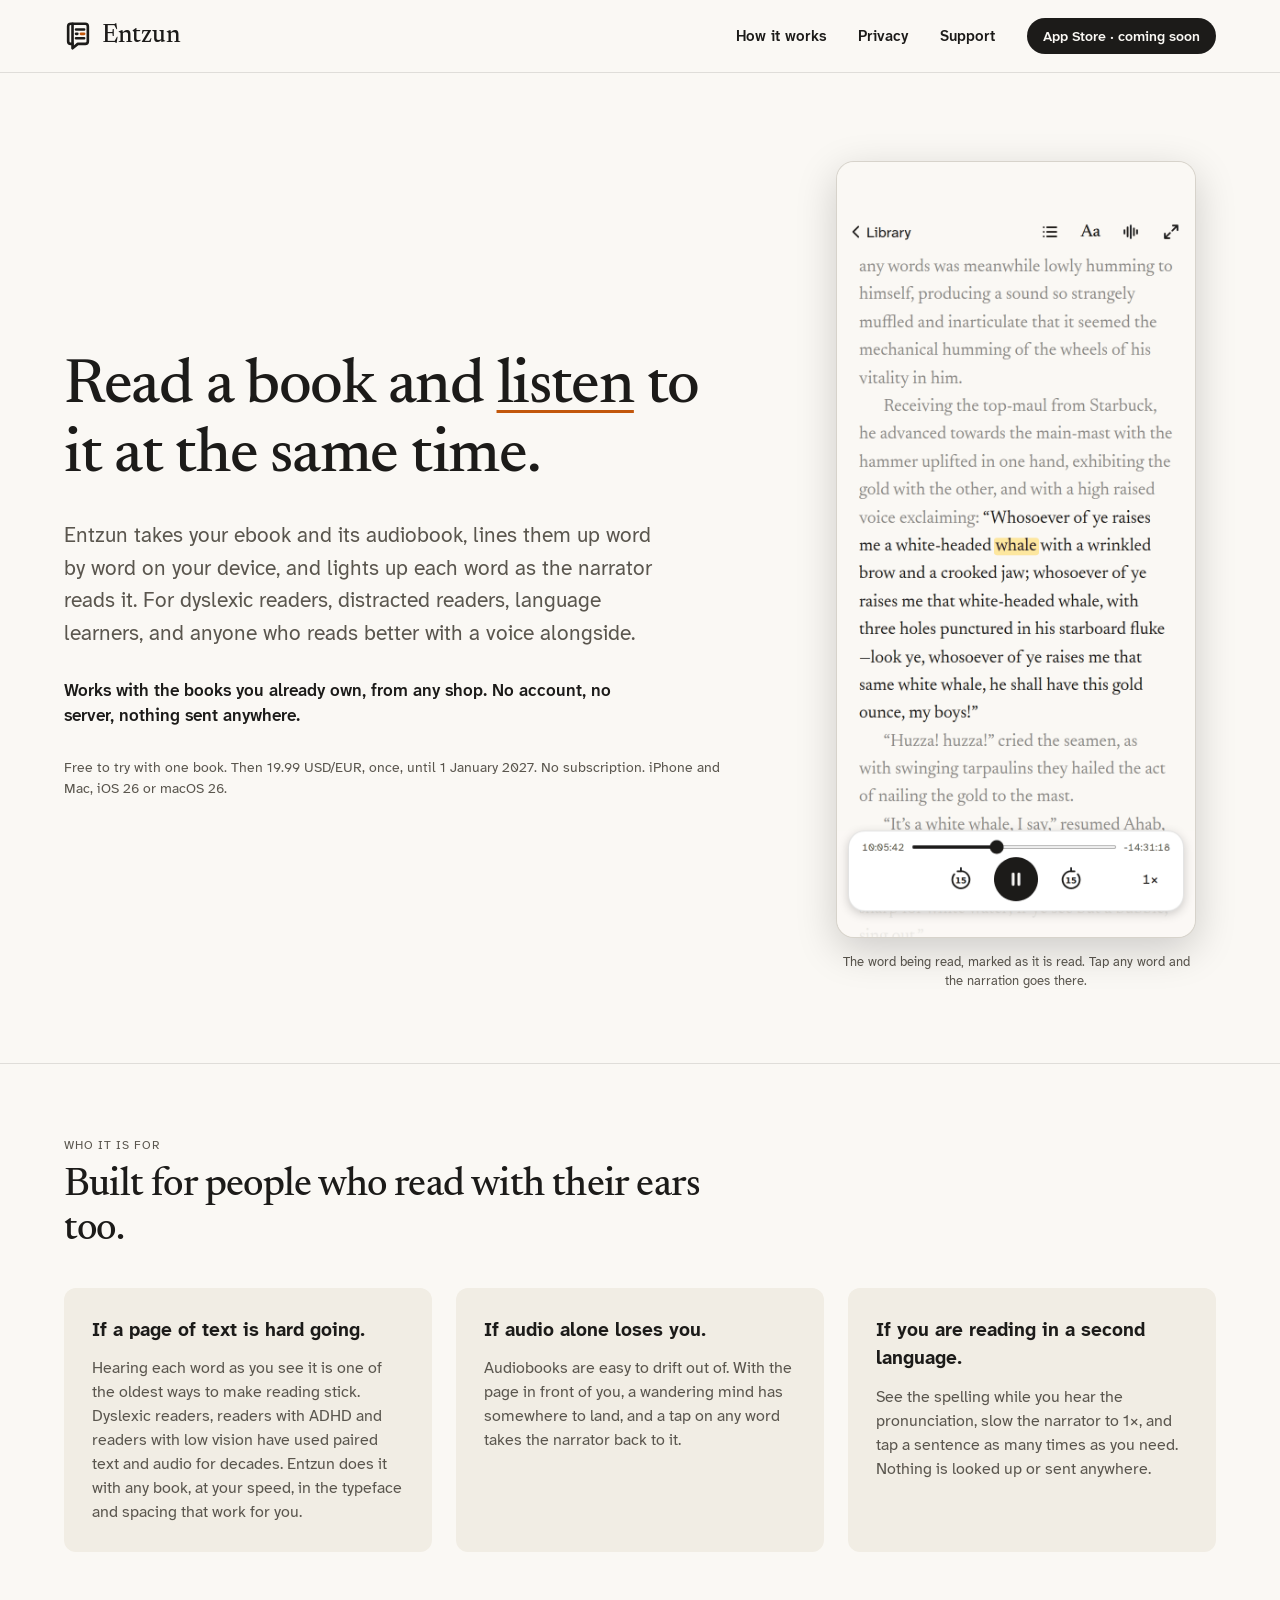
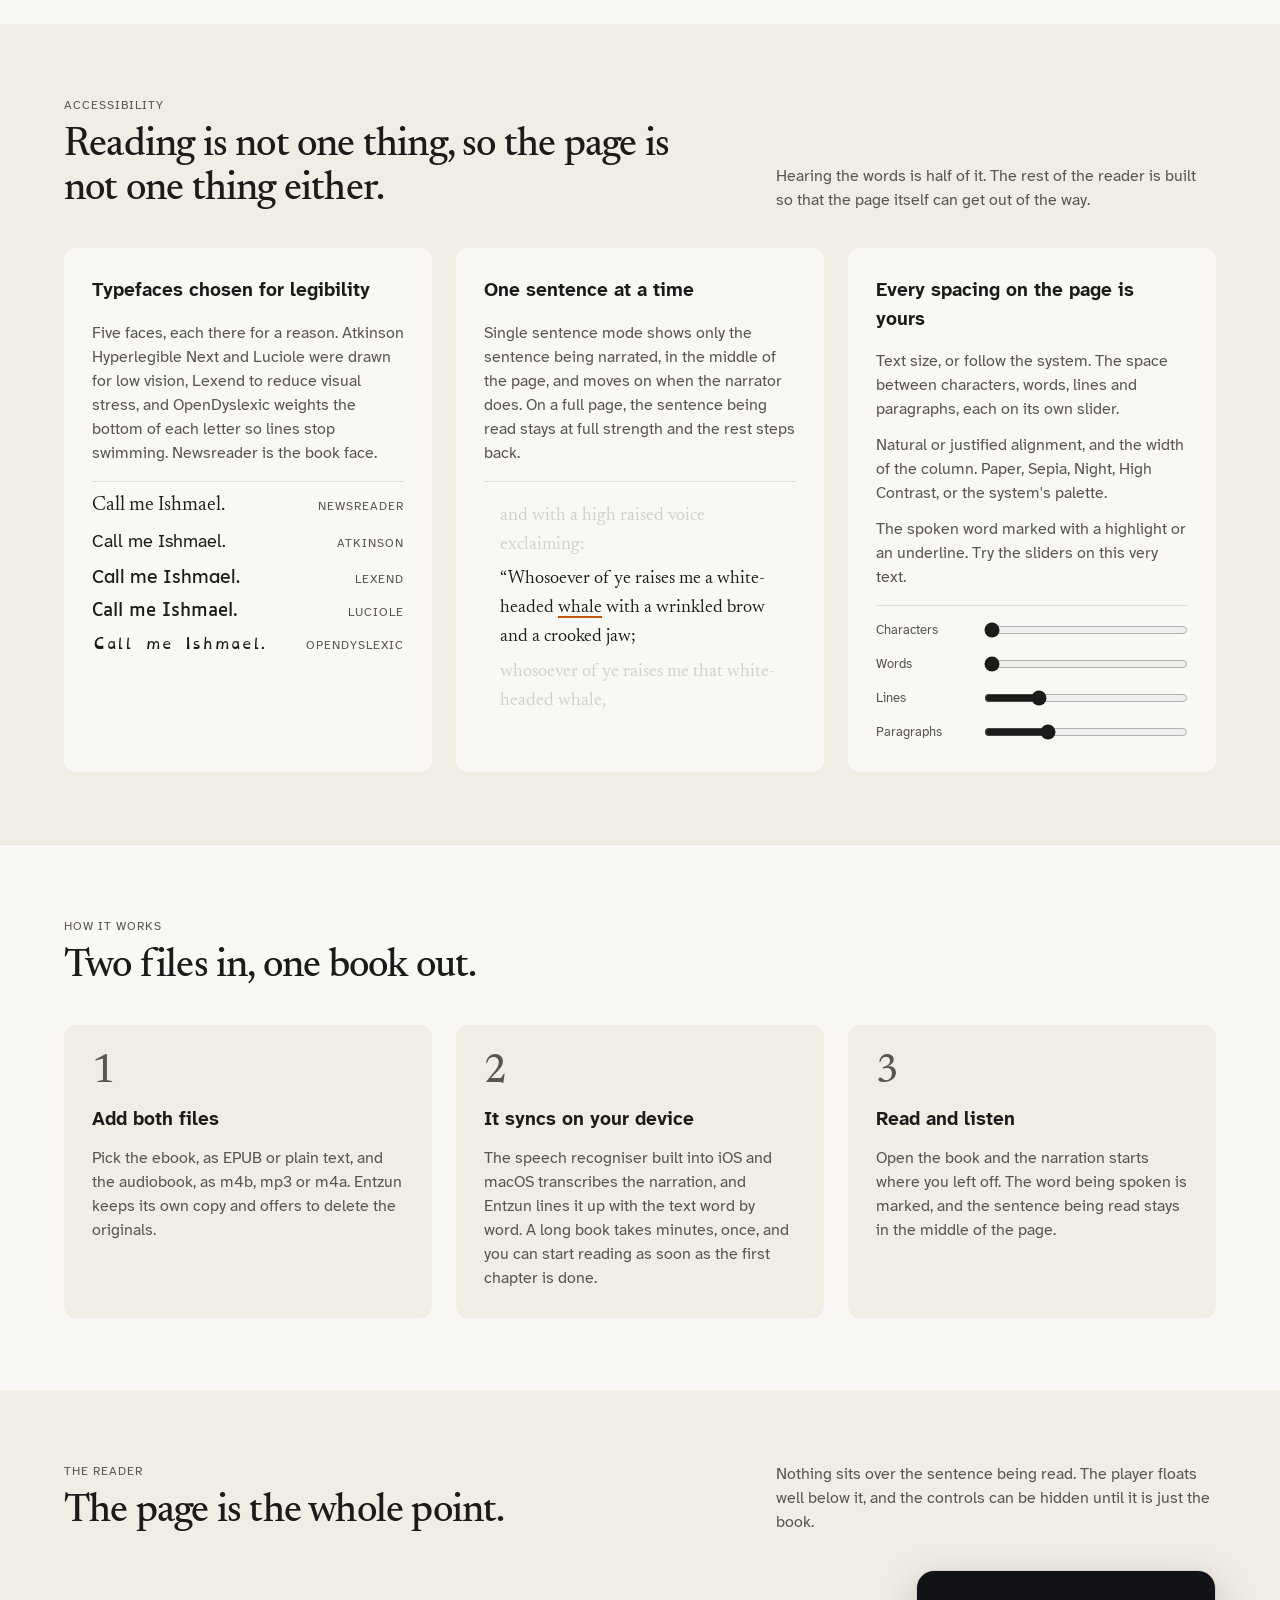
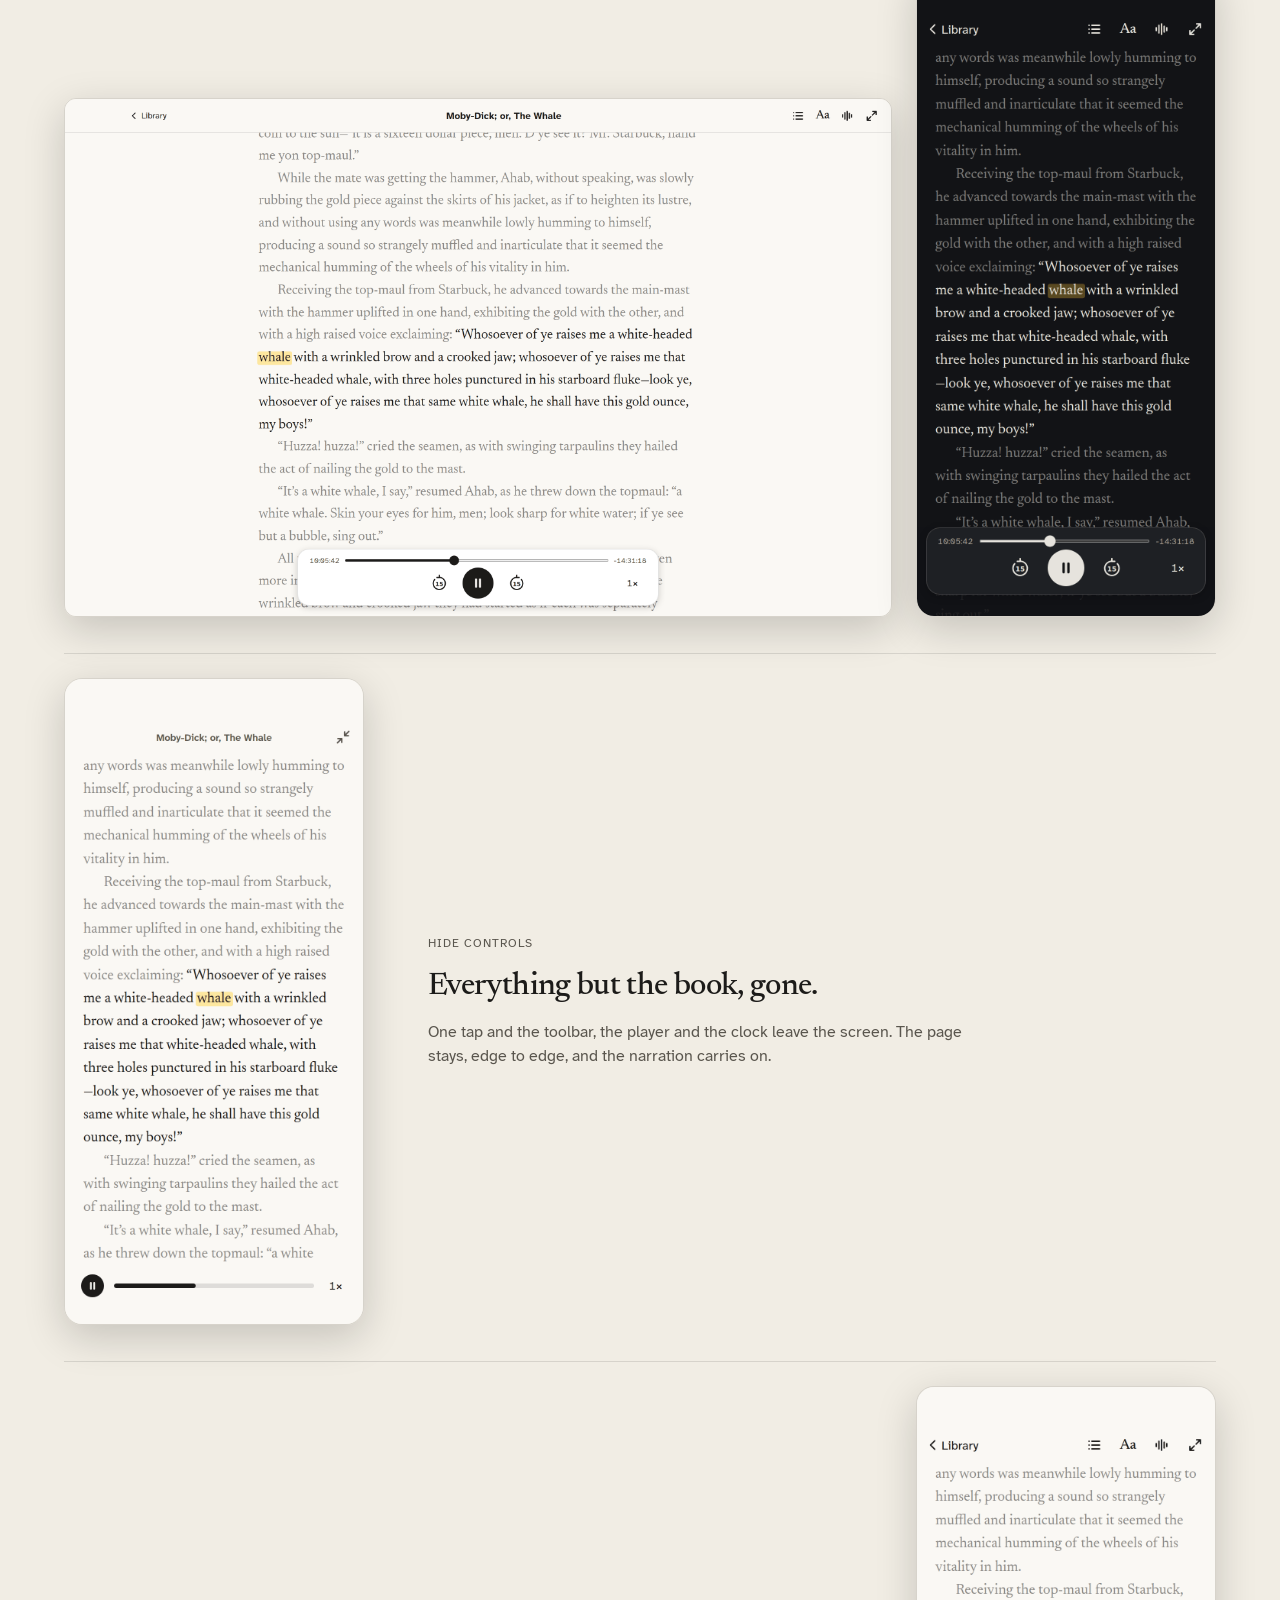
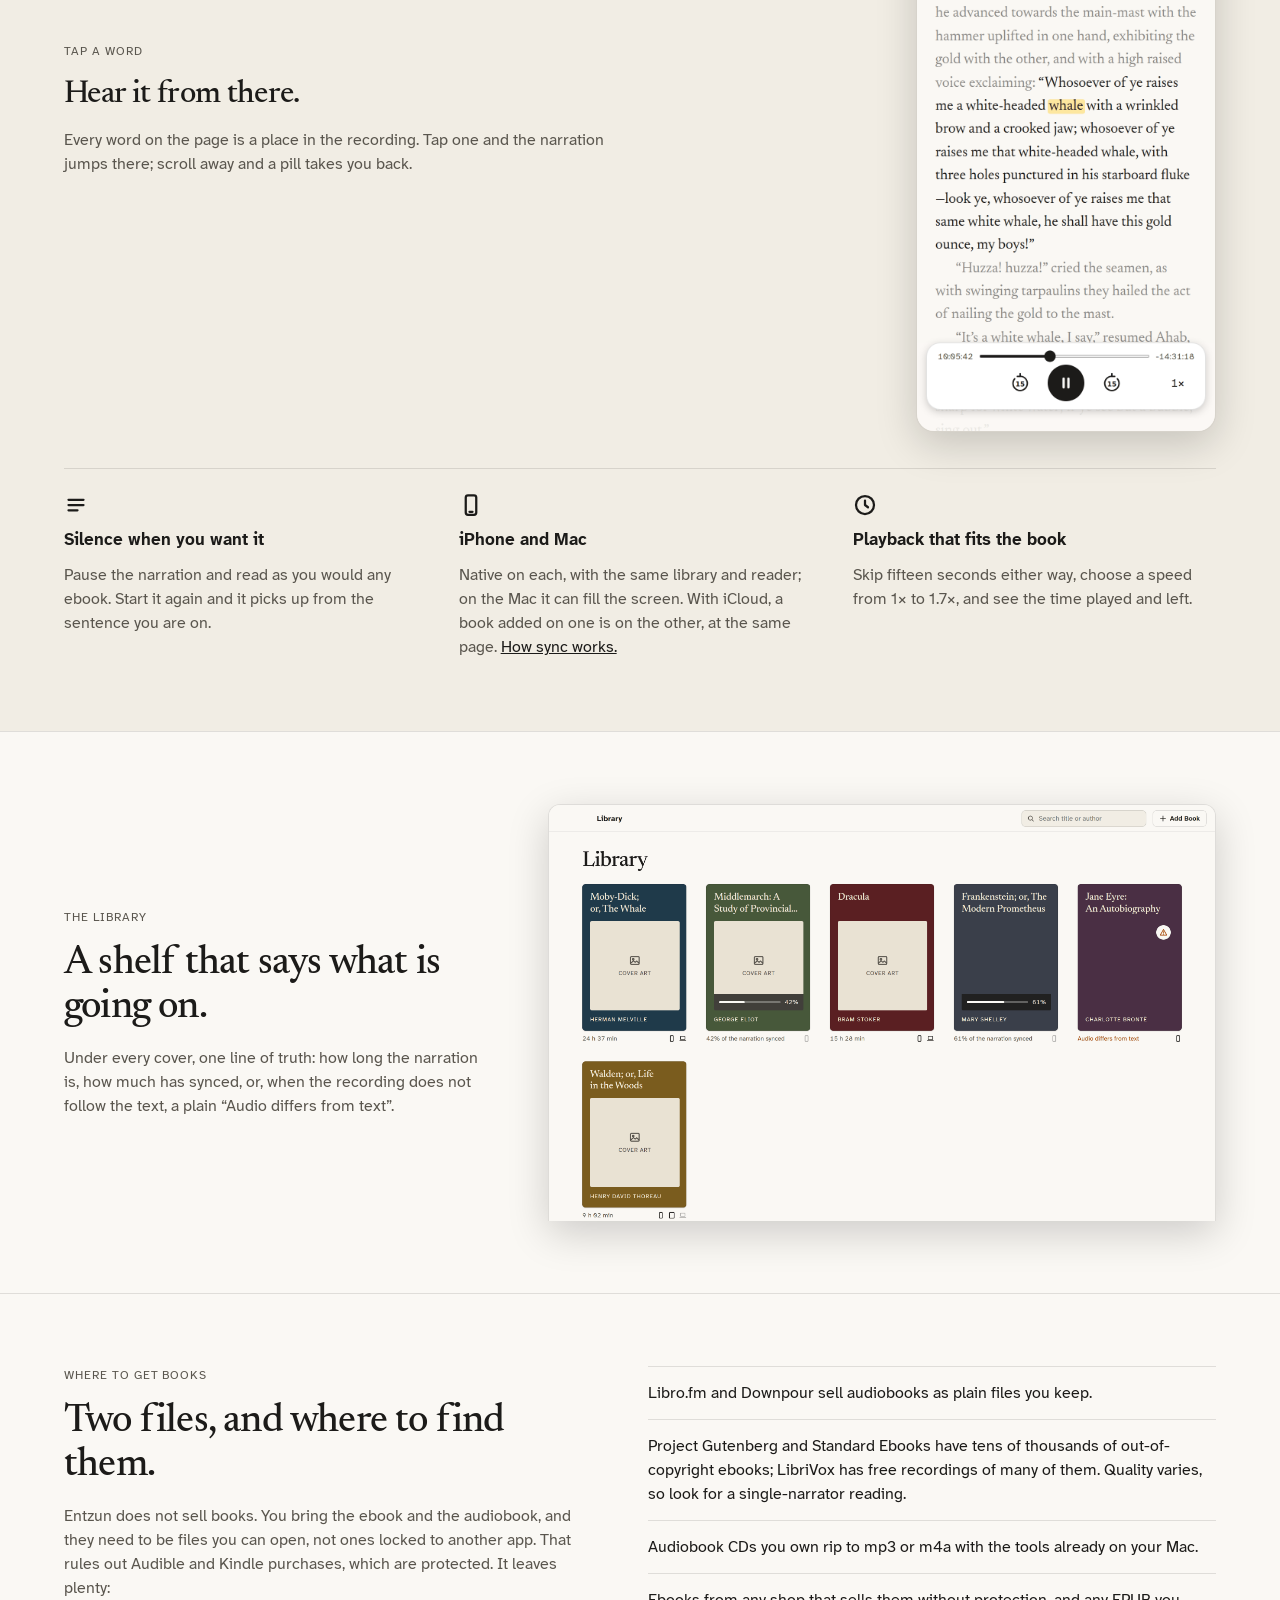
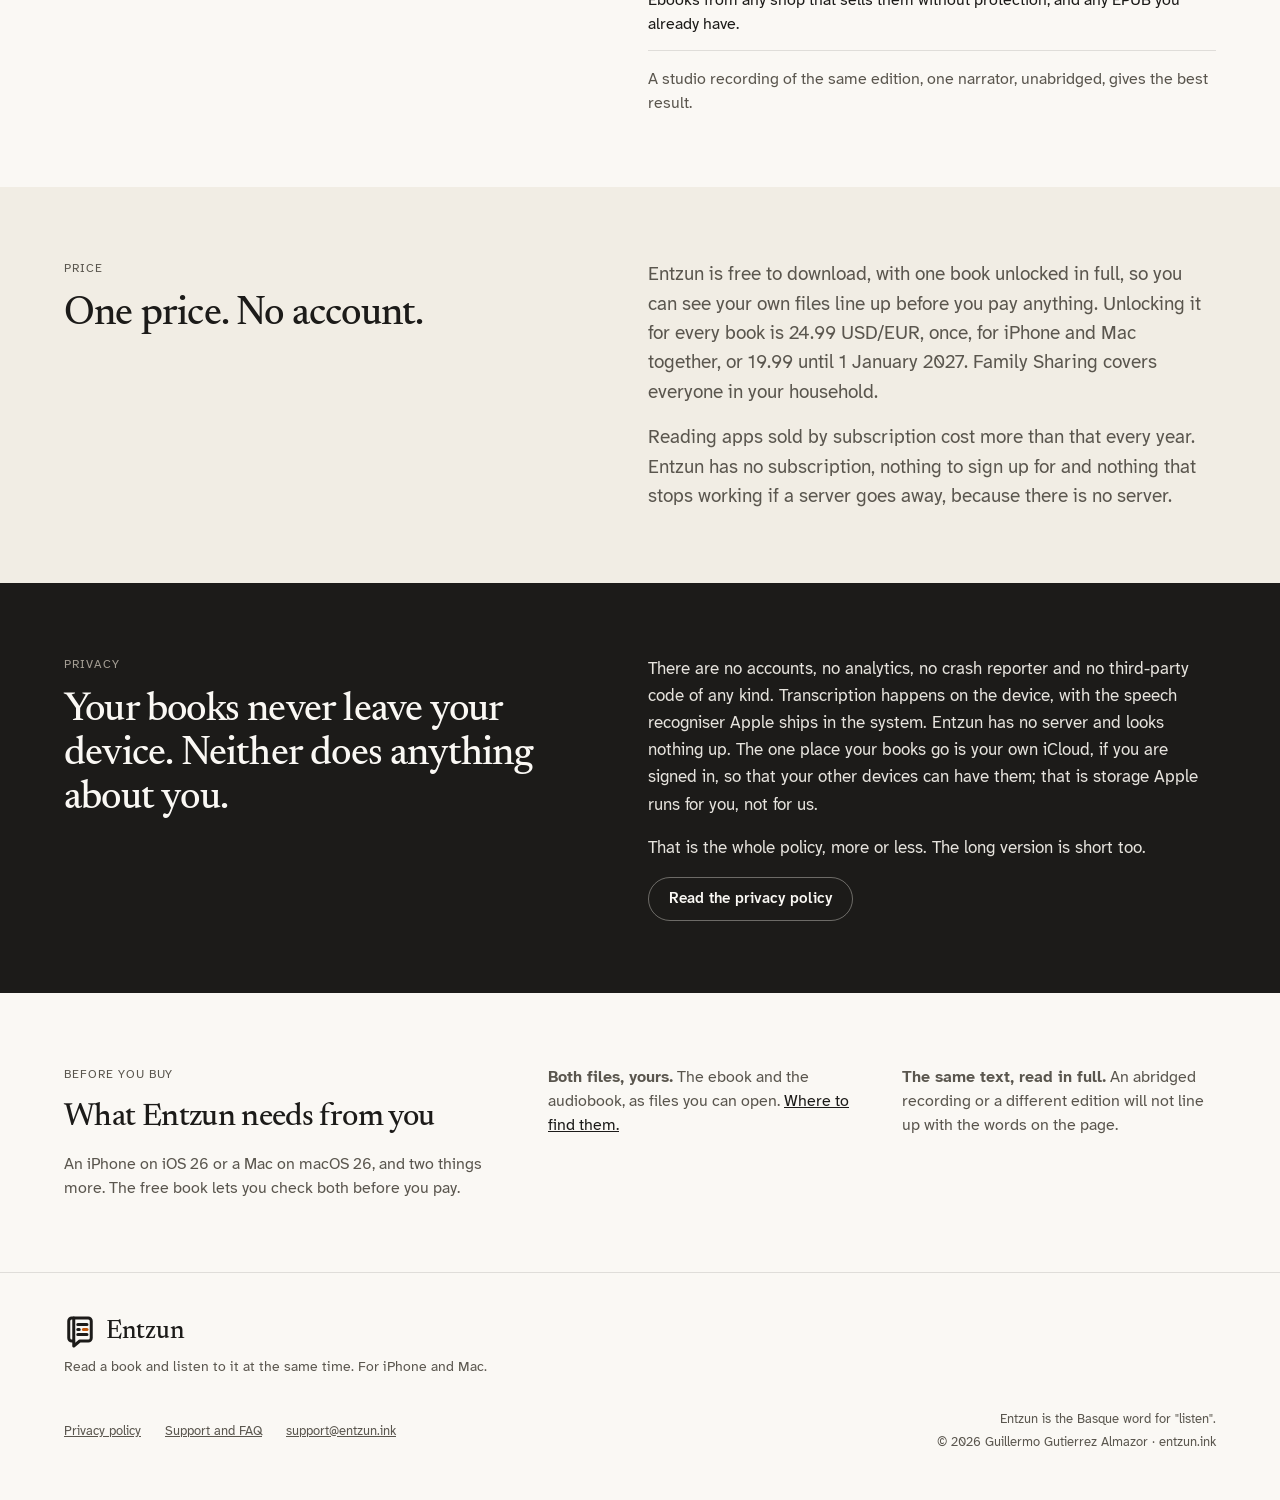
==== commit 8f4fd200: "Give the tap-a-word video the same showcase as Hide controls The "Tap a word, hear it" video sat in " ====
--- a/index.html
+++ b/index.html
@@ -173,7 +173,7 @@
         <img class="shot-mac" src="assets/screens/reader-mac-narrating.png" width="1280" height="800" alt="The reader on Mac: a column of text with the spoken word highlighted and the player card floating below it">
         <img class="shot-phone" src="assets/screens/reader-iphone-narrating-dark.png" width="390" height="844" alt="The reader on iPhone in the Night theme, the same page with the spoken word highlighted">
       </div>
-      <div class="hide-controls">
+      <div class="spotlight">
         <img class="shot-phone" src="assets/screens/reader-iphone-controls-hidden.png" width="390" height="844" alt="The reader on iPhone with the controls hidden: only the page, with the spoken word highlighted">
         <div>
           <div class="eyebrow">Hide controls</div>
@@ -181,20 +181,20 @@
           <p>One tap and the toolbar, the player and the clock leave the screen. The page stays, edge to edge, and the narration carries on.</p>
         </div>
       </div>
+      <div class="spotlight flip">
+        <div class="loop">
+          <video class="shot-phone" data-loop autoplay muted loop playsinline controls width="390" height="844" poster="assets/screens/reader-iphone-narrating.png" aria-label="A tap on a later word, and the highlight and the narration jump there">
+            <source src="assets/video/reader-loop.mp4" type="video/mp4" media="(prefers-reduced-motion: no-preference)">
+            <source src="assets/video/reader-loop.webm" type="video/webm" media="(prefers-reduced-motion: no-preference)">
+          </video>
+        </div>
+        <div>
+          <div class="eyebrow">Tap a word</div>
+          <h3 class="title-detail">Hear it from there.</h3>
+          <p>Every word on the page is a place in the recording. Tap one and the narration jumps there; scroll away and a pill takes you back.</p>
+        </div>
+      </div>
       <div class="grid-3 loose features">
-        <div class="feature with-loop">
-          <div class="loop">
-            <video class="shot-phone" data-loop autoplay muted loop playsinline controls width="390" height="844" poster="assets/screens/reader-iphone-narrating.png" aria-label="A tap on a later word, and the highlight and the narration jump there">
-              <source src="assets/video/reader-loop.mp4" type="video/mp4" media="(prefers-reduced-motion: no-preference)">
-              <source src="assets/video/reader-loop.webm" type="video/webm" media="(prefers-reduced-motion: no-preference)">
-            </video>
-          </div>
-          <div>
-            <svg viewBox="0 0 16 16" fill="none" stroke="currentColor" stroke-width="1.5" stroke-linecap="round" stroke-linejoin="round" aria-hidden="true"><path d="M2 8h1.5M4.5 5v6M7 3v10M9.5 6v4M12 4.5v7M14 8h-1"/></svg>
-            <h3>Tap a word, hear it</h3>
-            <p>Every word on the page is a place in the recording. Tap one and the narration jumps there; scroll away and a pill takes you back.</p>
-          </div>
-        </div>
         <div class="feature">
           <svg viewBox="0 0 16 16" fill="none" stroke="currentColor" stroke-width="1.5" stroke-linecap="round" stroke-linejoin="round" aria-hidden="true"><path d="M3 4.5h10M3 8h10M3 11.5h6"/></svg>
           <h3>Silence when you want it</h3>
--- a/assets/site.css
+++ b/assets/site.css
@@ -165,14 +165,12 @@
 .reader-pair { display: flex; align-items: flex-end; gap: 24px; }
 .reader-pair .shot-mac { width: 828px; }
 .reader-pair .shot-phone { width: 300px; }
-.hide-controls { display: flex; align-items: center; gap: 64px; padding-top: 24px; border-top: 1px solid var(--hairline); }
-.hide-controls .shot-phone { width: 300px; flex-shrink: 0; }
-.hide-controls > div { display: flex; flex-direction: column; gap: 16px; max-width: 560px; }
-.hide-controls p { color: var(--ink-secondary); }
+.spotlight { display: flex; align-items: center; gap: 64px; padding-top: 24px; border-top: 1px solid var(--hairline); }
+.spotlight .shot-phone, .spotlight .loop { width: 300px; flex-shrink: 0; }
+.spotlight.flip { flex-direction: row-reverse; justify-content: space-between; }
+.spotlight > div:not(.loop) { display: flex; flex-direction: column; gap: 16px; max-width: 560px; }
+.spotlight p { color: var(--ink-secondary); }
 .features { padding-top: 24px; border-top: 1px solid var(--hairline); }
-.feature.with-loop { grid-column: 1 / -1; flex-direction: row; align-items: center; gap: 32px; }
-.feature.with-loop .loop, .feature.with-loop .shot-phone { width: 220px; flex-shrink: 0; }
-.feature.with-loop > div:last-child { display: flex; flex-direction: column; gap: 10px; max-width: 440px; }
 
 /* Accessibility */
 .face-list { display: flex; flex-direction: column; gap: 8px; padding-top: 8px; border-top: 1px solid var(--hairline); }
@@ -270,12 +268,11 @@
   .hero .wrap { flex-direction: column; align-items: flex-start; gap: 32px; }
   .hero-shot { width: 100%; align-items: flex-start; }
   .hero-shot figcaption { text-align: left; }
-  .feature.with-loop { flex-direction: column; align-items: flex-start; gap: 20px; }
   .footer-legal { align-items: flex-start; }
-  .shot-phone, .hero-shot .shot-phone, .reader-pair .shot-phone, .hide-controls .shot-phone { width: min(350px, 100%); }
+  .shot-phone, .hero-shot .shot-phone, .reader-pair .shot-phone, .spotlight .shot-phone, .spotlight .loop { width: min(350px, 100%); }
   .reader-pair { flex-direction: column; align-items: flex-start; }
   .reader-pair .shot-mac { width: 100%; }
-  .hide-controls { flex-direction: column-reverse; align-items: flex-start; gap: 20px; }
+  .spotlight, .spotlight.flip { flex-direction: column-reverse; align-items: flex-start; gap: 20px; }
   .library .wrap { flex-direction: column; align-items: flex-start; gap: 24px; }
   .library .shot-mac { width: 100%; }
   .footer-top { flex-direction: column; align-items: flex-start; gap: 20px; }
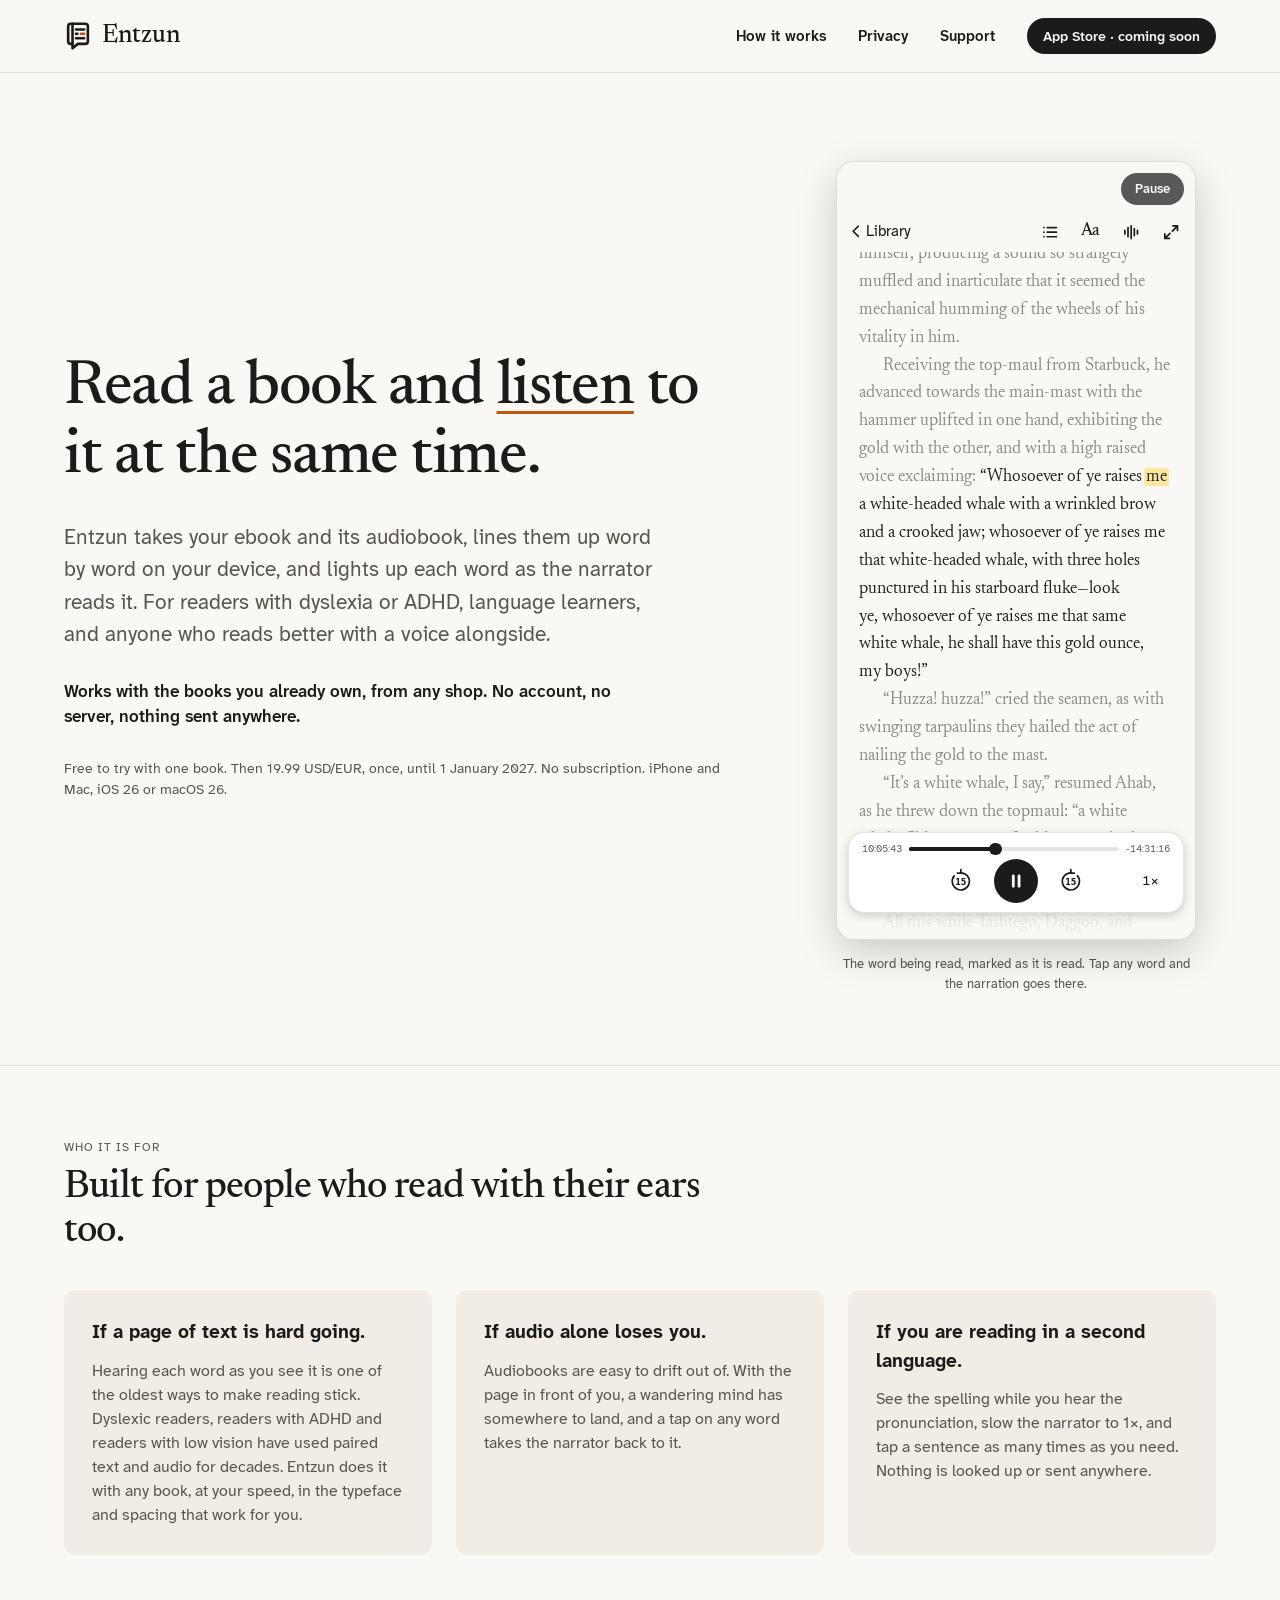
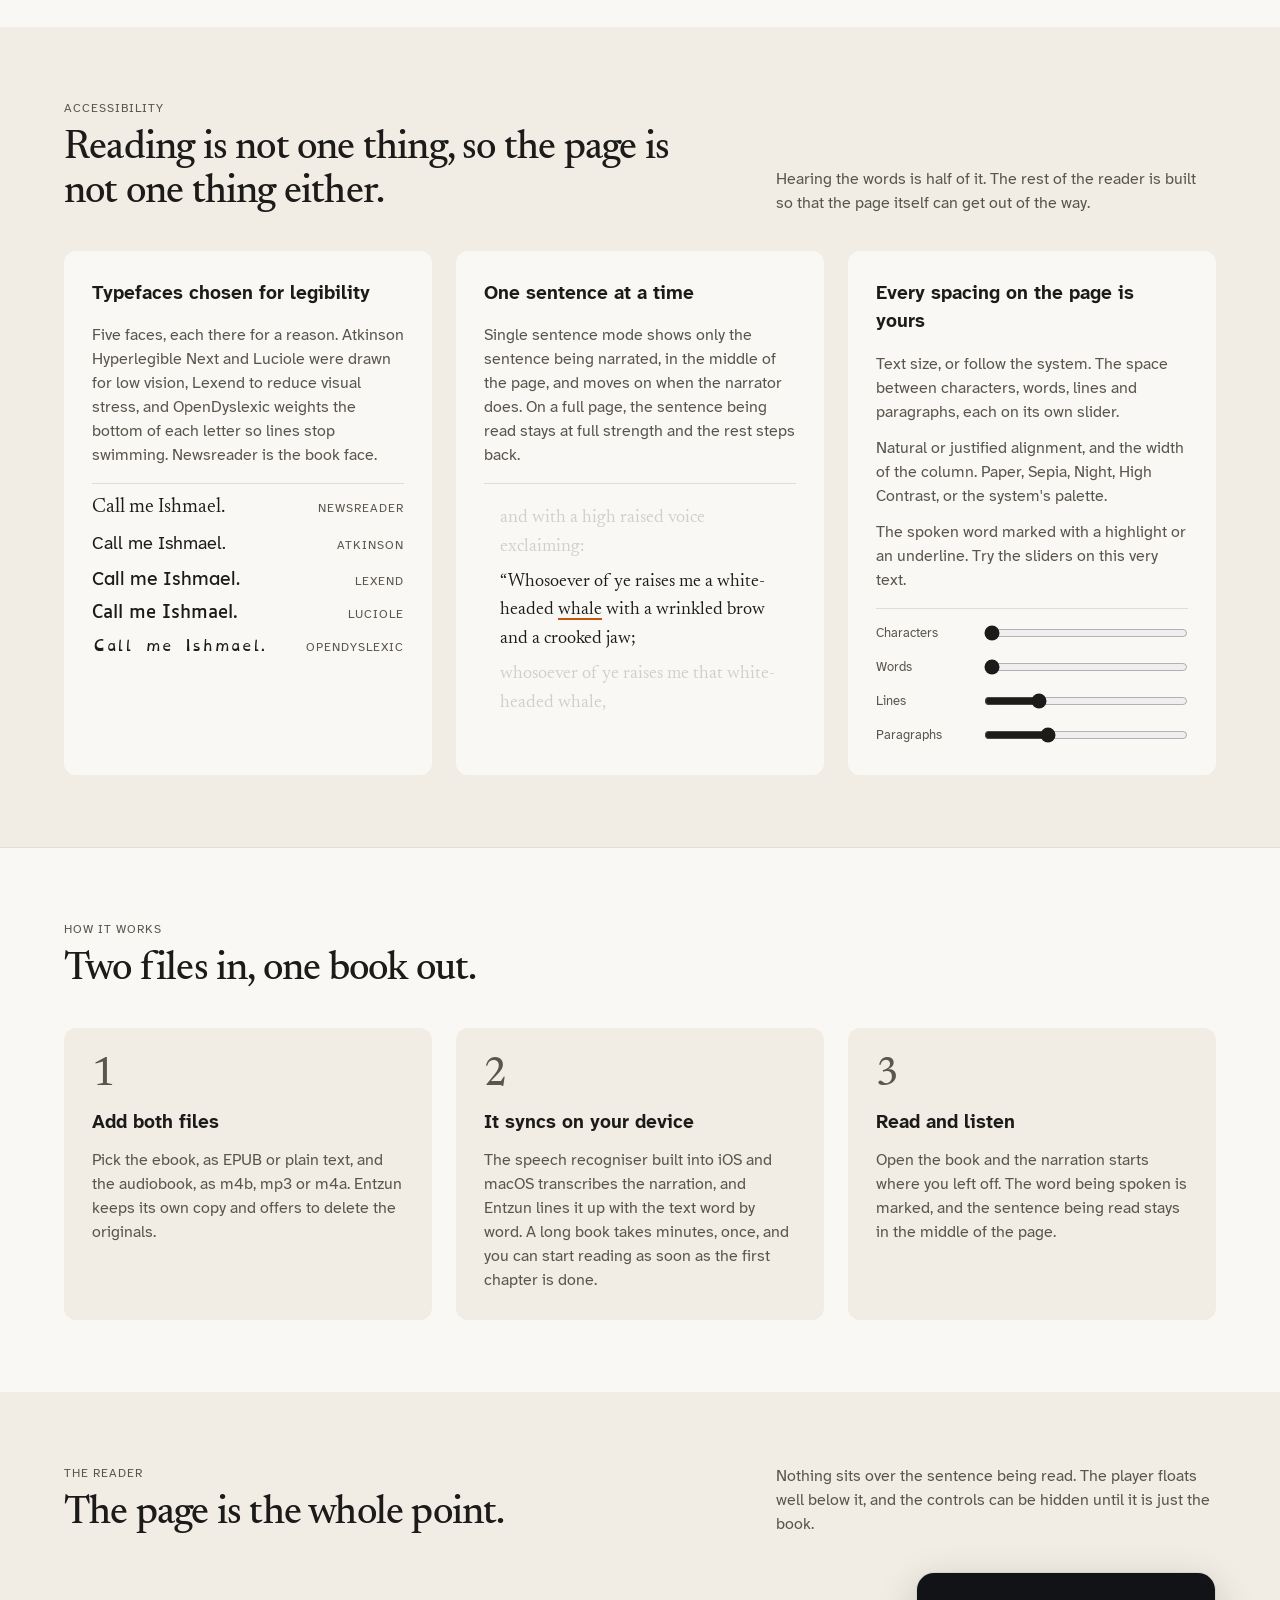
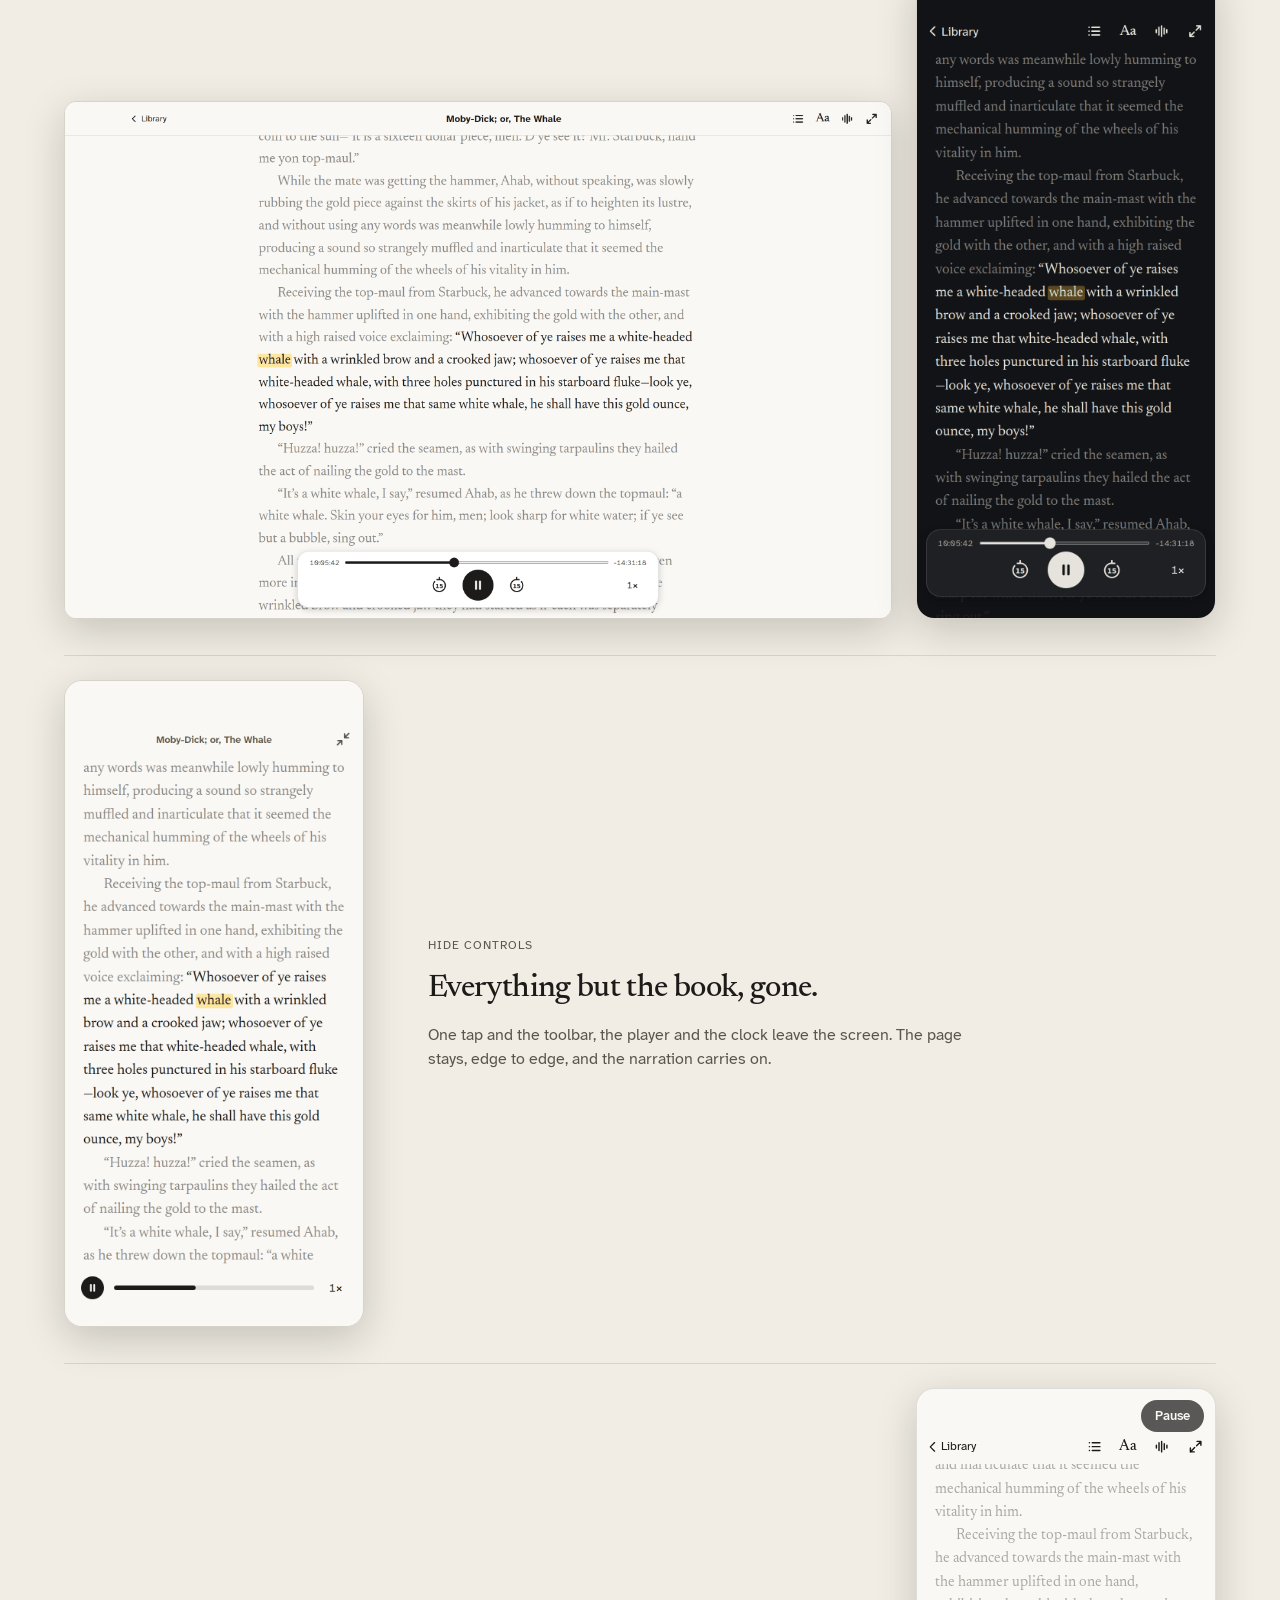
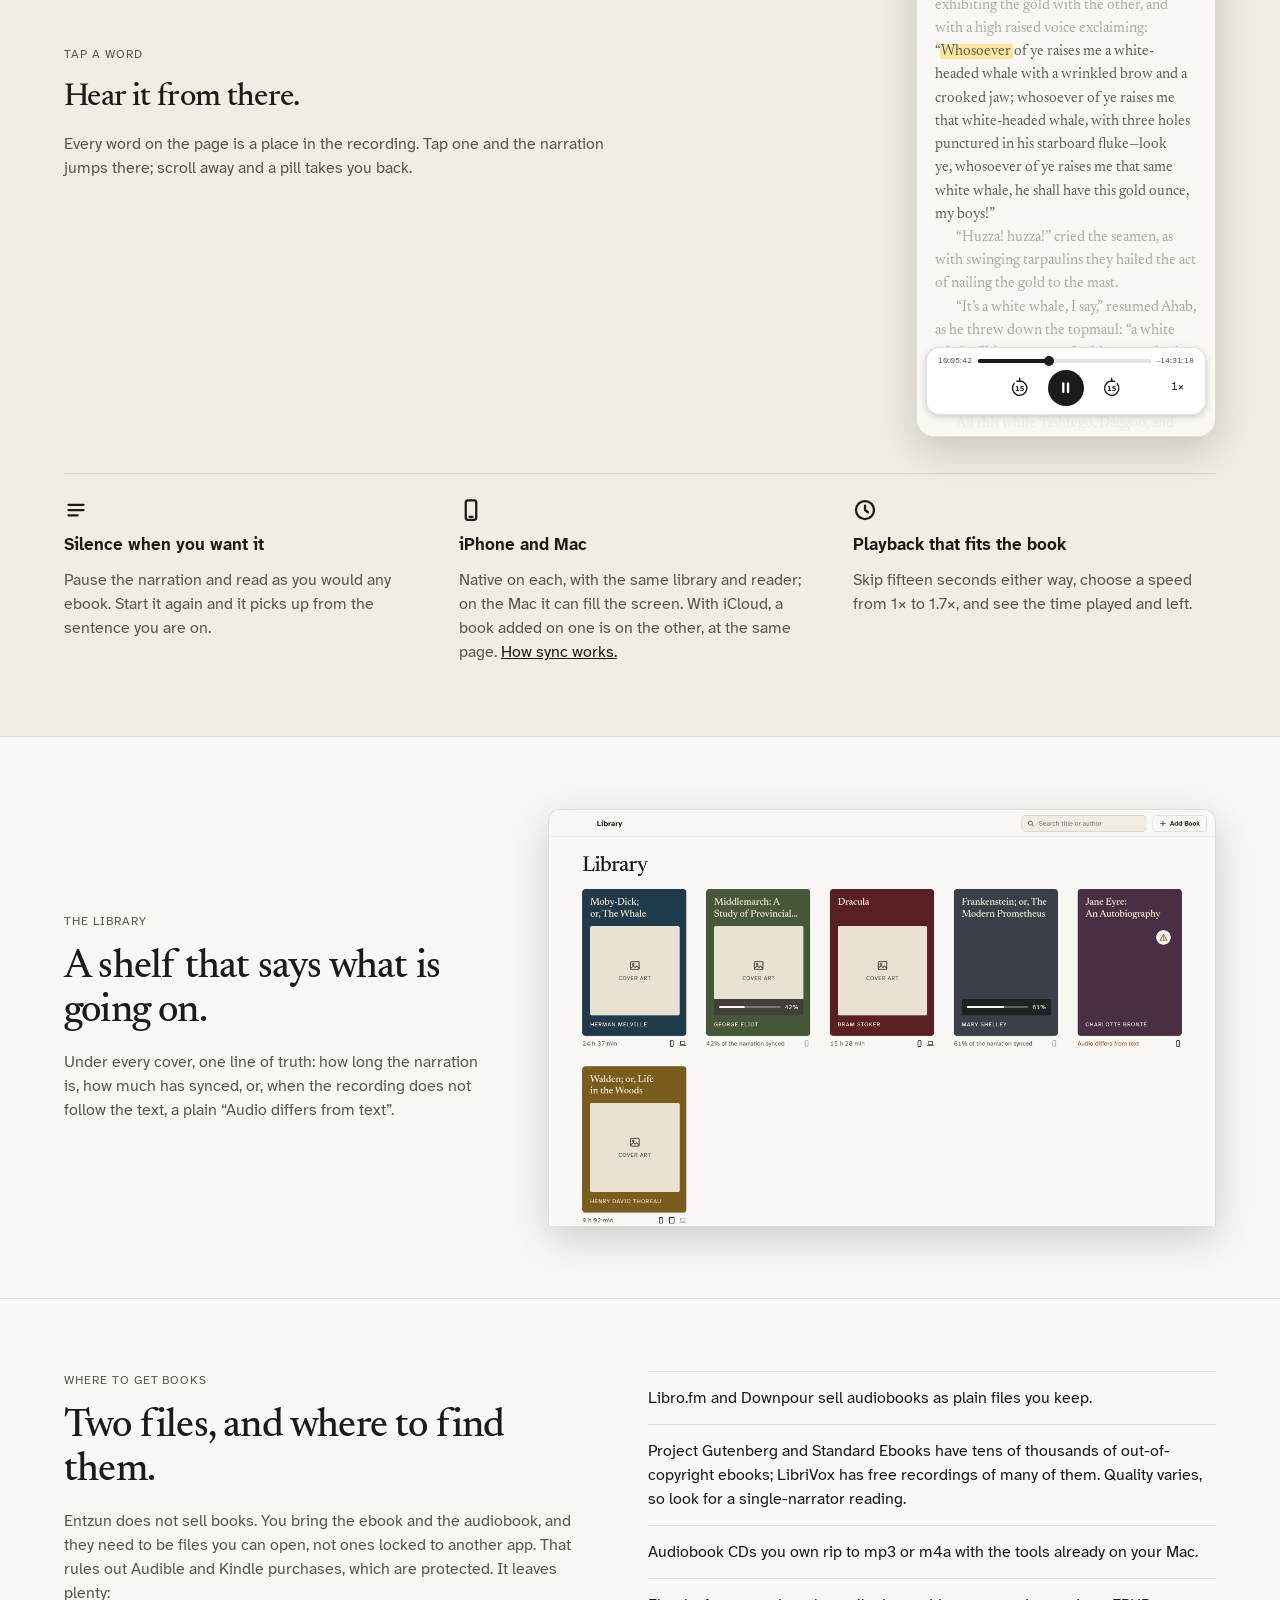
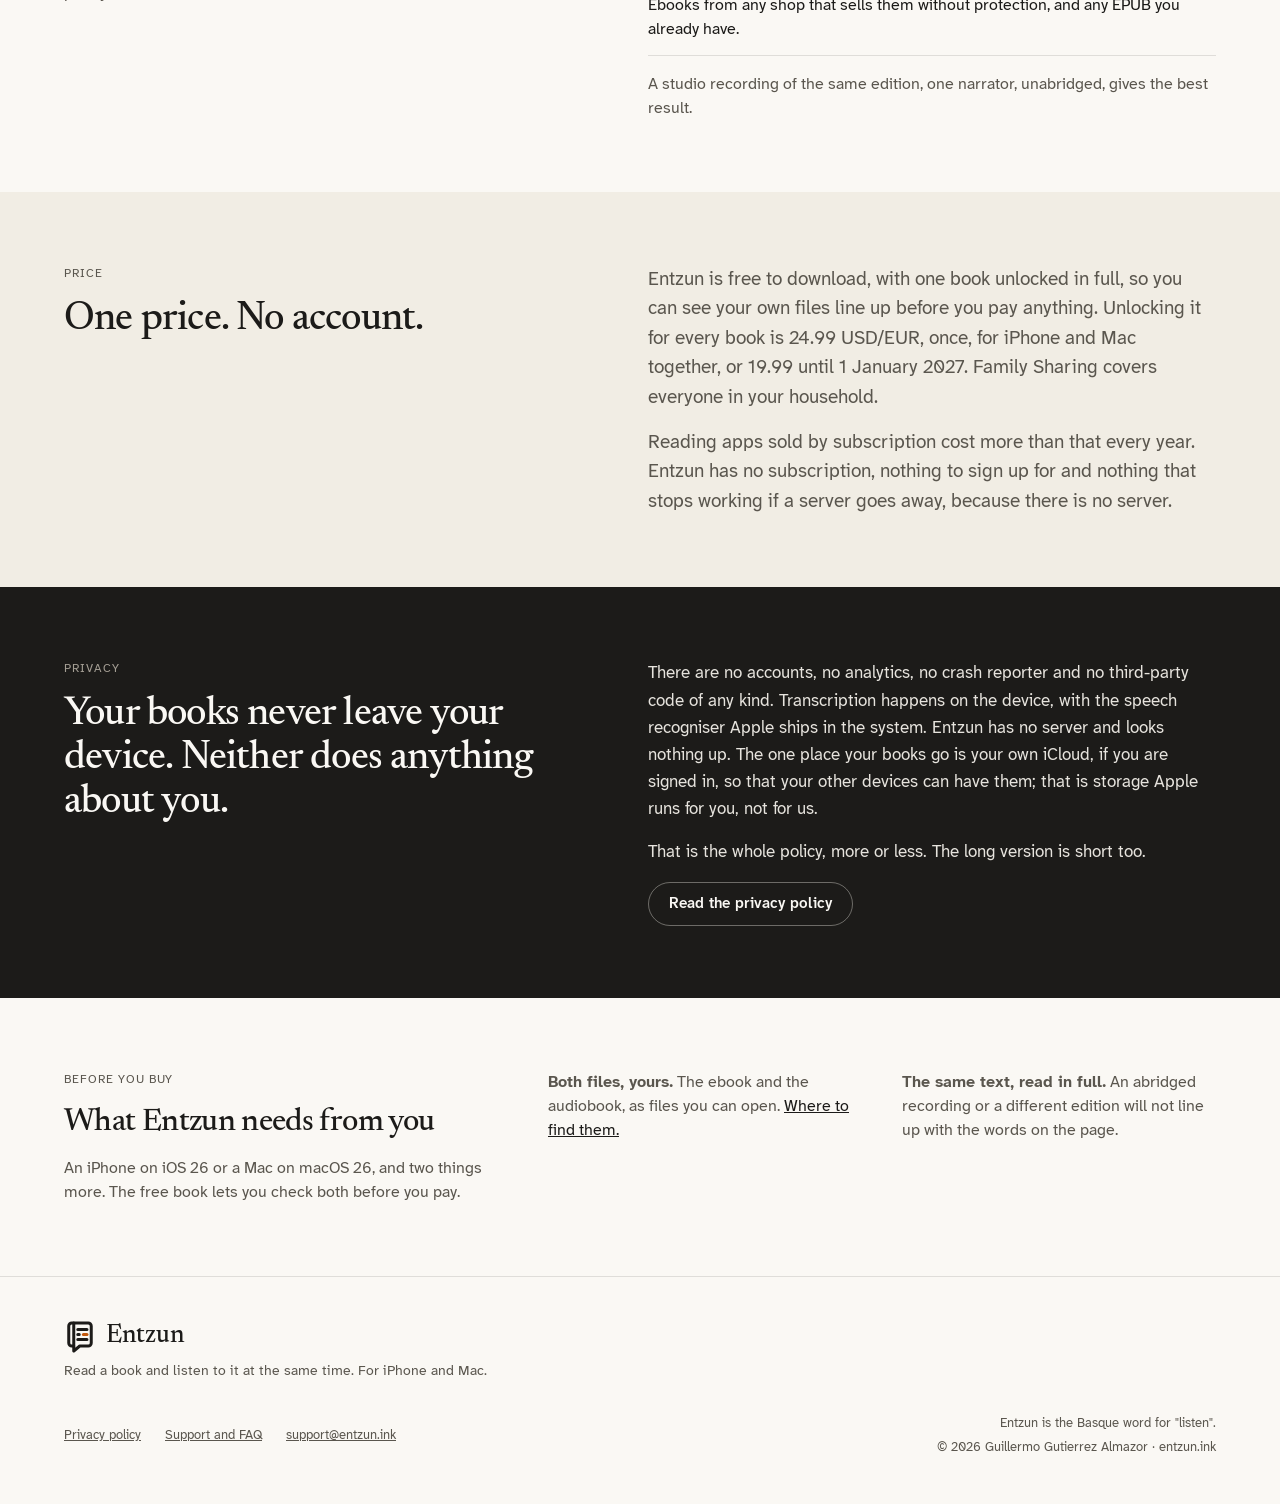
==== commit 038fe746: "Replace the reader videos with a live reader, and name ADHD in the hero The hero and "Tap a word" we" ====
--- a/index.html
+++ b/index.html
@@ -41,7 +41,7 @@
     <div class="wrap">
       <div class="hero-copy">
         <h1 class="display-hero">Read a book and <span class="mark-underline">listen</span> to it at the same time.</h1>
-        <p class="lede">Entzun takes your ebook and its audiobook, lines them up word by word on your device, and lights up each word as the narrator reads it. For dyslexic readers, distracted readers, language learners, and anyone who reads better with a voice alongside.</p>
+        <p class="lede">Entzun takes your ebook and its audiobook, lines them up word by word on your device, and lights up each word as the narrator reads it. For readers with dyslexia or ADHD, language learners, and anyone who reads better with a voice alongside.</p>
         <p class="positioning">Works with the books you already own, from any shop. No account, no server, nothing sent anywhere.</p>
         <div class="cta">
           <!-- When a pre-order URL or a TestFlight link exists, put it here, under Price and in the footer:
@@ -52,11 +52,46 @@
       </div>
       <figure class="hero-shot">
         <div class="loop">
-          <!-- The sources only match without reduced motion, so those readers get the poster and nothing plays. -->
-          <video class="shot-phone" data-loop autoplay muted loop playsinline controls width="390" height="844" poster="assets/screens/reader-iphone-narrating.png" aria-label="The reader on iPhone: a page of Moby-Dick with the word being spoken highlighted as the narrator reads">
-            <source src="assets/video/reader-loop.mp4" type="video/mp4" media="(prefers-reduced-motion: no-preference)">
-            <source src="assets/video/reader-loop.webm" type="video/webm" media="(prefers-reduced-motion: no-preference)">
-          </video>
+          <div class="shot-phone emu" data-reader-emu role="img" aria-label="The Entzun reader on iPhone: a page of Moby-Dick with each word marked as the narrator reads it, then a tap on a later word and the narration moving there">
+            <div class="emu-screen">
+              <div class="emu-status"></div>
+              <div class="emu-bar">
+                <span class="emu-back"><svg viewBox="0 0 16 16" fill="none" stroke="currentColor" stroke-width="1.5" stroke-linecap="round" stroke-linejoin="round"><path d="M10 3L5 8l5 5"/></svg>Library</span>
+                <span class="emu-tools">
+                  <span><svg viewBox="0 0 16 16" fill="none" stroke="currentColor" stroke-width="1.5" stroke-linecap="round" stroke-linejoin="round"><path d="M5.5 4h8M5.5 8h8M5.5 12h8M2.5 4h.1M2.5 8h.1M2.5 12h.1"/></svg></span>
+                  <span class="emu-aa">Aa</span>
+                  <span><svg viewBox="0 0 16 16" fill="none" stroke="currentColor" stroke-width="1.5" stroke-linecap="round" stroke-linejoin="round"><path d="M2.5 6.5v3M5.25 4v8M8 2.5v11M10.75 5v6M13.5 6.5v3"/></svg></span>
+                  <span><svg viewBox="0 0 16 16" fill="none" stroke="currentColor" stroke-width="1.5" stroke-linecap="round" stroke-linejoin="round"><path d="M9.5 2.5h4v4M13.5 2.5L9 7M6.5 13.5h-4v-4M2.5 13.5L7 9"/></svg></span>
+                </span>
+              </div>
+              <div class="emu-page">
+                <div class="emu-text">
+                  <p><span class="s">“Look ye! d’ye see this Spanish ounce of gold?”—holding up a broad bright coin to the sun—“it is a sixteen dollar piece, men. D’ye see it? Mr. Starbuck, hand me yon top-maul.”</span></p>
+                  <p><span class="s">While the mate was getting the hammer, Ahab, without speaking, was slowly rubbing the gold piece against the skirts of his jacket, as if to heighten its lustre, and without using any words was meanwhile lowly humming to himself, producing a sound so strangely muffled and inarticulate that it seemed the mechanical humming of the wheels of his vitality in him.</span></p>
+                  <p><span class="s">Receiving the top-maul from Starbuck, he advanced towards the main-mast with the hammer uplifted in one hand, exhibiting the gold with the other, and with a high raised voice exclaiming: </span><span class="s is-lit" data-emu-first>“Whosoever of ye raises me a white-headed <span class="w is-now">whale</span> with a wrinkled brow and a crooked jaw; whosoever of ye raises me that white-headed whale, with three holes punctured in his starboard fluke—look ye, whosoever of ye raises me that same white whale, he shall have this gold ounce, my boys!”</span></p>
+                  <p><span class="s" data-emu-second>“Huzza! huzza!” cried the seamen, as with swinging tarpaulins they hailed the act of nailing the gold to the mast.</span></p>
+                  <p><span class="s">“It’s a white whale, I say,” resumed Ahab, as he threw down the topmaul: “a white whale. Skin your eyes for him, men; look sharp for white water; if ye see but a bubble, sing out.”</span></p>
+                  <p><span class="s">All this while Tashtego, Daggoo, and Queequeg had looked on with even more intense interest and surprise than the rest, and at the mention of the wrinkled brow and crooked jaw they had started as if each was separately touched by some specific recollection.</span></p>
+                  <p><span class="s">“Captain Ahab,” said Tashtego, “that white whale must be the same that some call Moby Dick.”</span></p>
+                </div>
+              </div>
+              <div class="emu-player">
+                <div class="emu-card">
+                  <div class="emu-times"><span data-emu-played>10:05:42</span><span class="emu-track"></span><span data-emu-left>-14:31:18</span></div>
+                  <div class="emu-transport">
+                    <span></span>
+                    <span class="emu-transport-mid">
+                      <span class="emu-skip"><svg viewBox="0 0 24 24" fill="none" stroke="currentColor" stroke-width="1.6" stroke-linecap="round" stroke-linejoin="round"><path d="M12 4.5a8 8 0 1 1-6.2 2.9"/><path d="M12 1.5v3.2H8.8"/><text x="12" y="16" text-anchor="middle" font-size="7.5" font-family="system-ui, sans-serif" font-weight="700" fill="currentColor" stroke="none">15</text></svg></span>
+                      <span class="emu-play"><svg class="emu-icon-pause" viewBox="0 0 16 16" fill="none" stroke="currentColor" stroke-width="1.5" stroke-linecap="round" stroke-linejoin="round"><path d="M5.5 3.5v9M10.5 3.5v9" stroke-width="2.5"/></svg><svg class="emu-icon-play" viewBox="0 0 16 16" fill="none" stroke="currentColor" stroke-width="1.5" stroke-linecap="round" stroke-linejoin="round"><path d="M5.5 3.25l7.5 4.75-7.5 4.75z" fill="currentColor"/></svg></span>
+                      <span class="emu-skip"><svg viewBox="0 0 24 24" fill="none" stroke="currentColor" stroke-width="1.6" stroke-linecap="round" stroke-linejoin="round"><path d="M12 4.5a8 8 0 1 0 6.2 2.9"/><path d="M12 1.5v3.2h3.2"/><text x="12" y="16" text-anchor="middle" font-size="7.5" font-family="system-ui, sans-serif" font-weight="700" fill="currentColor" stroke="none">15</text></svg></span>
+                    </span>
+                    <span class="emu-speed">1×</span>
+                  </div>
+                </div>
+              </div>
+              <span class="emu-tap"></span>
+            </div>
+          </div>
         </div>
         <figcaption class="small">The word being read, marked as it is read. Tap any word and the narration goes there.</figcaption>
       </figure>
@@ -183,10 +218,46 @@
       </div>
       <div class="spotlight flip">
         <div class="loop">
-          <video class="shot-phone" data-loop autoplay muted loop playsinline controls width="390" height="844" poster="assets/screens/reader-iphone-narrating.png" aria-label="A tap on a later word, and the highlight and the narration jump there">
-            <source src="assets/video/reader-loop.mp4" type="video/mp4" media="(prefers-reduced-motion: no-preference)">
-            <source src="assets/video/reader-loop.webm" type="video/webm" media="(prefers-reduced-motion: no-preference)">
-          </video>
+          <div class="shot-phone emu" data-reader-emu role="img" aria-label="The Entzun reader on iPhone: a tap on a word in the next paragraph, and the marker and the narration move there">
+            <div class="emu-screen">
+              <div class="emu-status"></div>
+              <div class="emu-bar">
+                <span class="emu-back"><svg viewBox="0 0 16 16" fill="none" stroke="currentColor" stroke-width="1.5" stroke-linecap="round" stroke-linejoin="round"><path d="M10 3L5 8l5 5"/></svg>Library</span>
+                <span class="emu-tools">
+                  <span><svg viewBox="0 0 16 16" fill="none" stroke="currentColor" stroke-width="1.5" stroke-linecap="round" stroke-linejoin="round"><path d="M5.5 4h8M5.5 8h8M5.5 12h8M2.5 4h.1M2.5 8h.1M2.5 12h.1"/></svg></span>
+                  <span class="emu-aa">Aa</span>
+                  <span><svg viewBox="0 0 16 16" fill="none" stroke="currentColor" stroke-width="1.5" stroke-linecap="round" stroke-linejoin="round"><path d="M2.5 6.5v3M5.25 4v8M8 2.5v11M10.75 5v6M13.5 6.5v3"/></svg></span>
+                  <span><svg viewBox="0 0 16 16" fill="none" stroke="currentColor" stroke-width="1.5" stroke-linecap="round" stroke-linejoin="round"><path d="M9.5 2.5h4v4M13.5 2.5L9 7M6.5 13.5h-4v-4M2.5 13.5L7 9"/></svg></span>
+                </span>
+              </div>
+              <div class="emu-page">
+                <div class="emu-text">
+                  <p><span class="s">“Look ye! d’ye see this Spanish ounce of gold?”—holding up a broad bright coin to the sun—“it is a sixteen dollar piece, men. D’ye see it? Mr. Starbuck, hand me yon top-maul.”</span></p>
+                  <p><span class="s">While the mate was getting the hammer, Ahab, without speaking, was slowly rubbing the gold piece against the skirts of his jacket, as if to heighten its lustre, and without using any words was meanwhile lowly humming to himself, producing a sound so strangely muffled and inarticulate that it seemed the mechanical humming of the wheels of his vitality in him.</span></p>
+                  <p><span class="s">Receiving the top-maul from Starbuck, he advanced towards the main-mast with the hammer uplifted in one hand, exhibiting the gold with the other, and with a high raised voice exclaiming: </span><span class="s is-lit" data-emu-first>“Whosoever of ye raises me a white-headed <span class="w is-now">whale</span> with a wrinkled brow and a crooked jaw; whosoever of ye raises me that white-headed whale, with three holes punctured in his starboard fluke—look ye, whosoever of ye raises me that same white whale, he shall have this gold ounce, my boys!”</span></p>
+                  <p><span class="s" data-emu-second>“Huzza! huzza!” cried the seamen, as with swinging tarpaulins they hailed the act of nailing the gold to the mast.</span></p>
+                  <p><span class="s">“It’s a white whale, I say,” resumed Ahab, as he threw down the topmaul: “a white whale. Skin your eyes for him, men; look sharp for white water; if ye see but a bubble, sing out.”</span></p>
+                  <p><span class="s">All this while Tashtego, Daggoo, and Queequeg had looked on with even more intense interest and surprise than the rest, and at the mention of the wrinkled brow and crooked jaw they had started as if each was separately touched by some specific recollection.</span></p>
+                  <p><span class="s">“Captain Ahab,” said Tashtego, “that white whale must be the same that some call Moby Dick.”</span></p>
+                </div>
+              </div>
+              <div class="emu-player">
+                <div class="emu-card">
+                  <div class="emu-times"><span data-emu-played>10:05:42</span><span class="emu-track"></span><span data-emu-left>-14:31:18</span></div>
+                  <div class="emu-transport">
+                    <span></span>
+                    <span class="emu-transport-mid">
+                      <span class="emu-skip"><svg viewBox="0 0 24 24" fill="none" stroke="currentColor" stroke-width="1.6" stroke-linecap="round" stroke-linejoin="round"><path d="M12 4.5a8 8 0 1 1-6.2 2.9"/><path d="M12 1.5v3.2H8.8"/><text x="12" y="16" text-anchor="middle" font-size="7.5" font-family="system-ui, sans-serif" font-weight="700" fill="currentColor" stroke="none">15</text></svg></span>
+                      <span class="emu-play"><svg class="emu-icon-pause" viewBox="0 0 16 16" fill="none" stroke="currentColor" stroke-width="1.5" stroke-linecap="round" stroke-linejoin="round"><path d="M5.5 3.5v9M10.5 3.5v9" stroke-width="2.5"/></svg><svg class="emu-icon-play" viewBox="0 0 16 16" fill="none" stroke="currentColor" stroke-width="1.5" stroke-linecap="round" stroke-linejoin="round"><path d="M5.5 3.25l7.5 4.75-7.5 4.75z" fill="currentColor"/></svg></span>
+                      <span class="emu-skip"><svg viewBox="0 0 24 24" fill="none" stroke="currentColor" stroke-width="1.6" stroke-linecap="round" stroke-linejoin="round"><path d="M12 4.5a8 8 0 1 0 6.2 2.9"/><path d="M12 1.5v3.2h3.2"/><text x="12" y="16" text-anchor="middle" font-size="7.5" font-family="system-ui, sans-serif" font-weight="700" fill="currentColor" stroke="none">15</text></svg></span>
+                    </span>
+                    <span class="emu-speed">1×</span>
+                  </div>
+                </div>
+              </div>
+              <span class="emu-tap"></span>
+            </div>
+          </div>
         </div>
         <div>
           <div class="eyebrow">Tap a word</div>
--- a/assets/site.css
+++ b/assets/site.css
@@ -20,6 +20,7 @@
   --hairline: rgba(28, 27, 25, 0.12);
   --warn: #A8480A;
   --mark-wash: rgba(255, 213, 74, 0.5);
+  --veil: rgba(250, 248, 244, 0.85);
   --mark-rule: #C2570B;
   --shadow-modal: 0 12px 40px rgba(0, 0, 0, 0.18);
   --font-book: "Newsreader", Georgia, "Times New Roman", serif;
@@ -39,6 +40,7 @@
     --hairline: rgba(230, 227, 221, 0.16);
     --warn: #FFB340;
     --mark-wash: rgba(255, 200, 61, 0.3);
+    --veil: rgba(18, 19, 22, 0.85);
     --mark-rule: #FFB340;
     --shadow-modal: 0 12px 40px rgba(0, 0, 0, 0.5);
   }
@@ -59,7 +61,7 @@
 }
 a { color: var(--ink); }
 a:hover { color: var(--ink-secondary); }
-img, video { display: block; max-width: 100%; height: auto; }
+img { display: block; max-width: 100%; height: auto; }
 figure { margin: 0; }
 [hidden] { display: none !important; }
 h1, h2, h3 { margin: 0; }
@@ -95,12 +97,76 @@
 .pill.outline { background: transparent; color: var(--paper); border: 1px solid rgba(230, 227, 221, 0.4); }
 .pill[aria-disabled="true"] { opacity: 0.4; cursor: default; }
 
-/* Looping video */
+/* Reader emulation: the reader artboard from the app's design sources, live so the marker can move.
+   Sizes are artboard points; --u scales them to whatever width the frame is given. */
 .loop { position: relative; }
-.loop video { background: var(--well); }
-.video-toggle {
-  position: absolute; right: 12px; bottom: 12px; height: 32px; padding: 0 14px; border-radius: 16px; border: 0;
+.loop-toggle {
+  position: absolute; top: 12px; right: 12px; height: 32px; padding: 0 14px; border-radius: 16px; border: 0;
   background: rgba(28, 27, 25, 0.72); color: #FAF8F4; font: inherit; font-size: 13px; font-weight: 600; cursor: pointer;
+}
+.emu { display: block; aspect-ratio: 390 / 844; overflow: hidden; background: var(--paper); container-type: inline-size; }
+.emu-screen {
+  --u: calc(100cqw / 390);
+  position: relative; height: 100%; display: flex; flex-direction: column;
+  font-family: var(--font-ui); color: var(--ink); line-height: 1.3;
+}
+.emu svg { display: block; }
+.emu-status { height: calc(54 * var(--u)); flex-shrink: 0; }
+.emu-bar { flex-shrink: 0; display: flex; align-items: center; justify-content: space-between; padding: 0 calc(4 * var(--u)); }
+.emu-back { height: calc(44 * var(--u)); display: flex; align-items: center; gap: calc(2 * var(--u)); padding: 0 calc(8 * var(--u)); font-size: calc(16 * var(--u)); }
+.emu-back svg { width: calc(18 * var(--u)); height: calc(18 * var(--u)); }
+.emu-tools { display: flex; }
+.emu-tools > span { width: calc(44 * var(--u)); height: calc(44 * var(--u)); display: flex; align-items: center; justify-content: center; }
+.emu-tools svg { width: calc(20 * var(--u)); height: calc(20 * var(--u)); }
+.emu-tools .emu-aa { font-family: var(--font-book); font-size: calc(19 * var(--u)); font-weight: 500; letter-spacing: -0.02em; }
+.emu-page { position: relative; flex-grow: 1; min-height: 0; overflow: hidden; }
+.emu-text {
+  position: absolute; top: 0; left: calc(24 * var(--u)); right: calc(24 * var(--u));
+  transform: translateY(var(--emu-y, calc(-370 * var(--u))));
+  font-family: var(--font-book); font-size: calc(19 * var(--u)); line-height: 1.6; text-wrap: pretty;
+  transition: transform 0.7s ease-in-out, opacity 0.35s ease;
+}
+.emu-text p { margin: 0; text-indent: 1.4em; }
+.emu-text .s { opacity: 0.5; transition: opacity 0.3s ease; }
+.emu-text .s.is-lit { opacity: 1; }
+.emu-text .w { padding: 0 calc(2 * var(--u)); margin: 0 calc(-2 * var(--u)); border-radius: calc(3 * var(--u)); }
+.emu-text .w.is-now { background: var(--mark-wash); }
+.emu.is-paused .w.is-now { animation: emu-pulse 1.6s ease-in-out infinite; }
+.emu.is-fading .emu-text { opacity: 0; }
+.emu.is-snapping .emu-text { transition: none; }
+@keyframes emu-pulse { 0%, 100% { opacity: 1; } 50% { opacity: 0.3; } }
+.emu-player { position: absolute; left: 0; right: 0; bottom: 0; padding: 0 calc(12 * var(--u)) calc(28 * var(--u)); background: var(--veil); }
+.emu-card {
+  display: flex; flex-direction: column; gap: calc(4 * var(--u)); padding: calc(10 * var(--u)) calc(14 * var(--u));
+  background: var(--raised); border: 1px solid var(--hairline); border-radius: calc(18 * var(--u));
+  box-shadow: 0 calc(3 * var(--u)) calc(10 * var(--u)) rgba(0, 0, 0, 0.18);
+}
+.emu-times { display: flex; align-items: center; gap: calc(8 * var(--u)); font-size: calc(11 * var(--u)); color: var(--ink-secondary); font-variant-numeric: tabular-nums; }
+.emu-track {
+  position: relative; flex-grow: 1; height: calc(4 * var(--u)); border-radius: calc(2 * var(--u));
+  background: linear-gradient(to right, var(--ink) 41%, var(--hairline) 41%);
+}
+.emu-track::after {
+  content: ""; position: absolute; left: 41%; top: 50%; width: calc(14 * var(--u)); height: calc(14 * var(--u));
+  margin: calc(-7 * var(--u)) 0 0 calc(-7 * var(--u)); border-radius: 50%; background: var(--ink);
+}
+.emu-transport { display: grid; grid-template-columns: 1fr auto 1fr; align-items: center; }
+.emu-transport-mid { display: flex; align-items: center; gap: calc(14 * var(--u)); }
+.emu-skip { width: calc(44 * var(--u)); height: calc(44 * var(--u)); display: flex; align-items: center; justify-content: center; }
+.emu-skip svg { width: calc(28 * var(--u)); height: calc(28 * var(--u)); }
+.emu-play { width: calc(48 * var(--u)); height: calc(48 * var(--u)); border-radius: 50%; background: var(--ink); color: var(--paper); display: flex; align-items: center; justify-content: center; }
+.emu-play svg { width: calc(20 * var(--u)); height: calc(20 * var(--u)); }
+.emu-play .emu-icon-play, .emu.is-paused .emu-play .emu-icon-pause { display: none; }
+.emu.is-paused .emu-play .emu-icon-play { display: block; }
+.emu-speed { justify-self: end; min-width: calc(44 * var(--u)); height: calc(44 * var(--u)); display: flex; align-items: center; justify-content: center; font-size: calc(15 * var(--u)); font-variant-numeric: tabular-nums; }
+.emu-tap {
+  position: absolute; left: 0; top: 0; width: calc(40 * var(--u)); height: calc(40 * var(--u)); margin: calc(-20 * var(--u)) 0 0 calc(-20 * var(--u));
+  border-radius: 50%; background: var(--ink); opacity: 0; pointer-events: none;
+}
+.emu-tap.is-on { animation: emu-tap 0.7s ease-out; }
+@keyframes emu-tap { 0% { opacity: 0; transform: scale(0.5); } 30% { opacity: 0.22; transform: scale(1); } 100% { opacity: 0; transform: scale(1.5); } }
+@media (prefers-reduced-motion: reduce) {
+  .emu.is-paused .w.is-now { animation: none; }
 }
 
 /* Header */
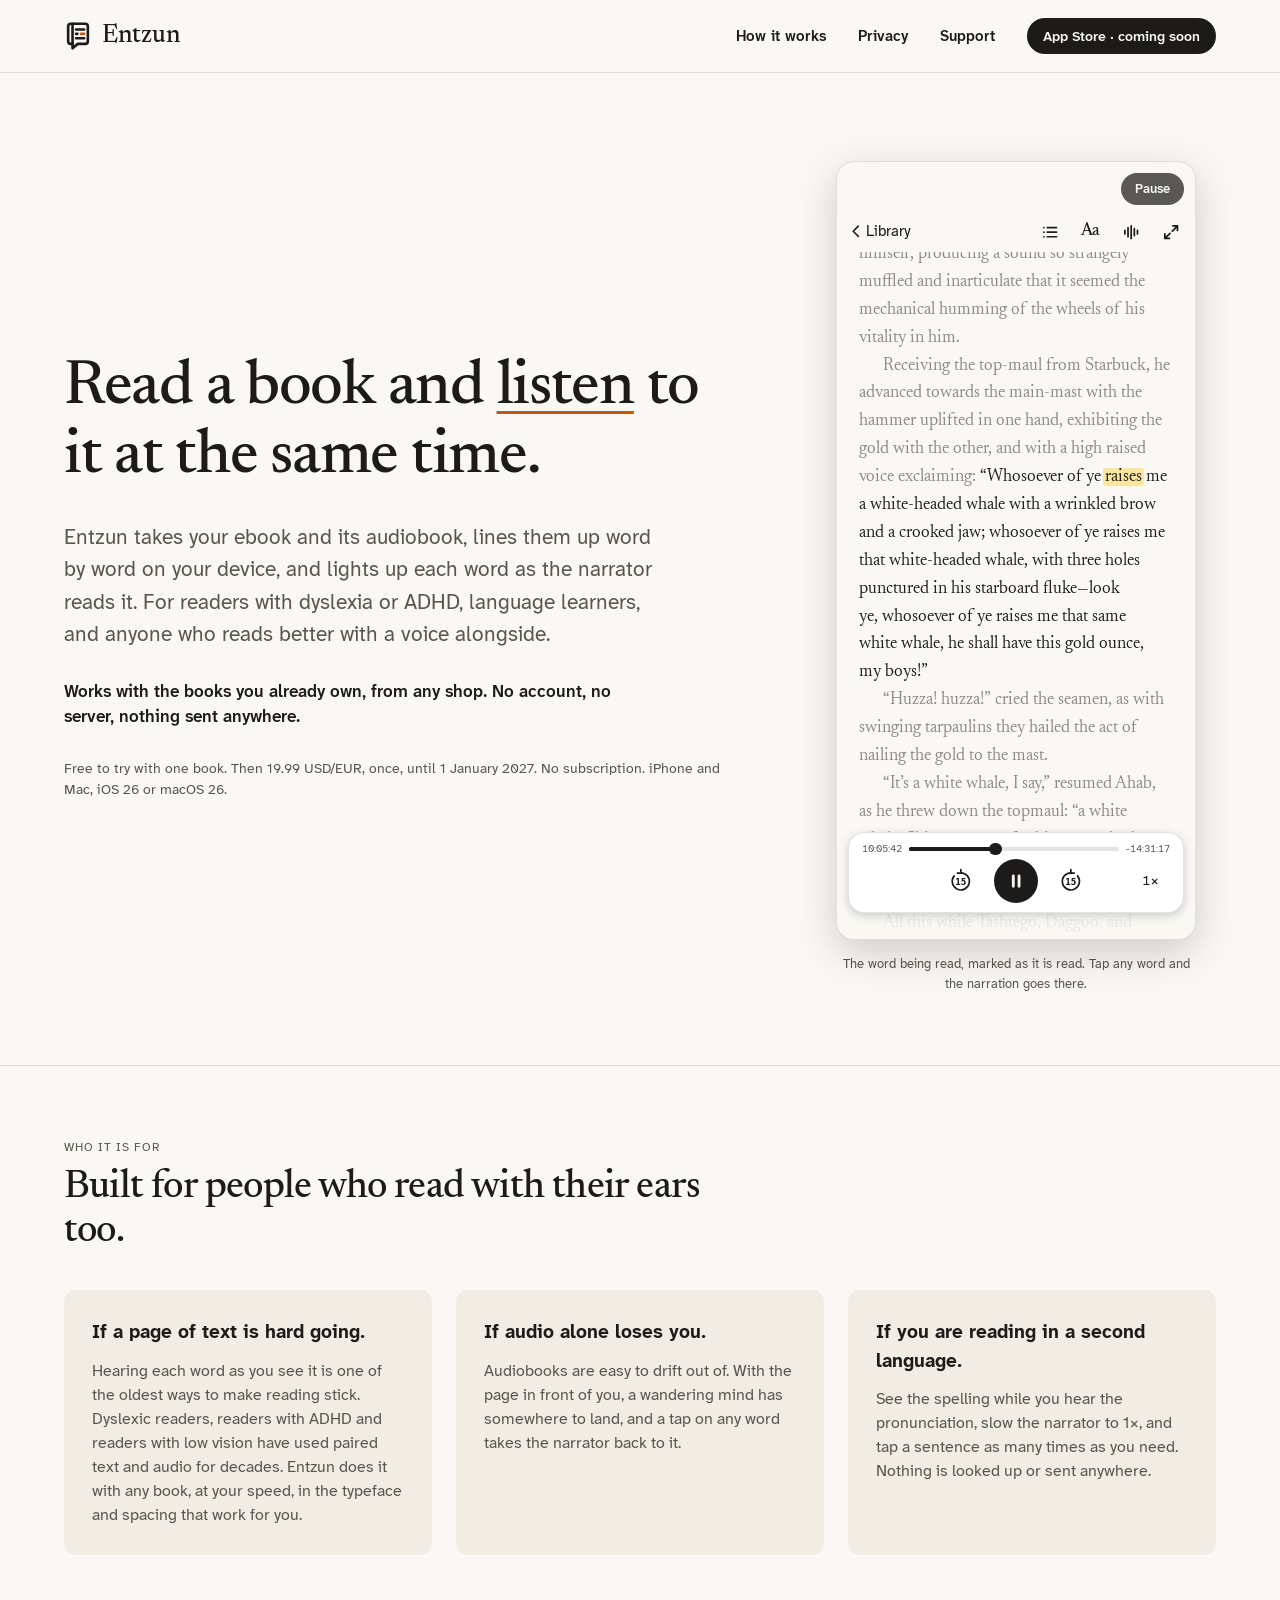
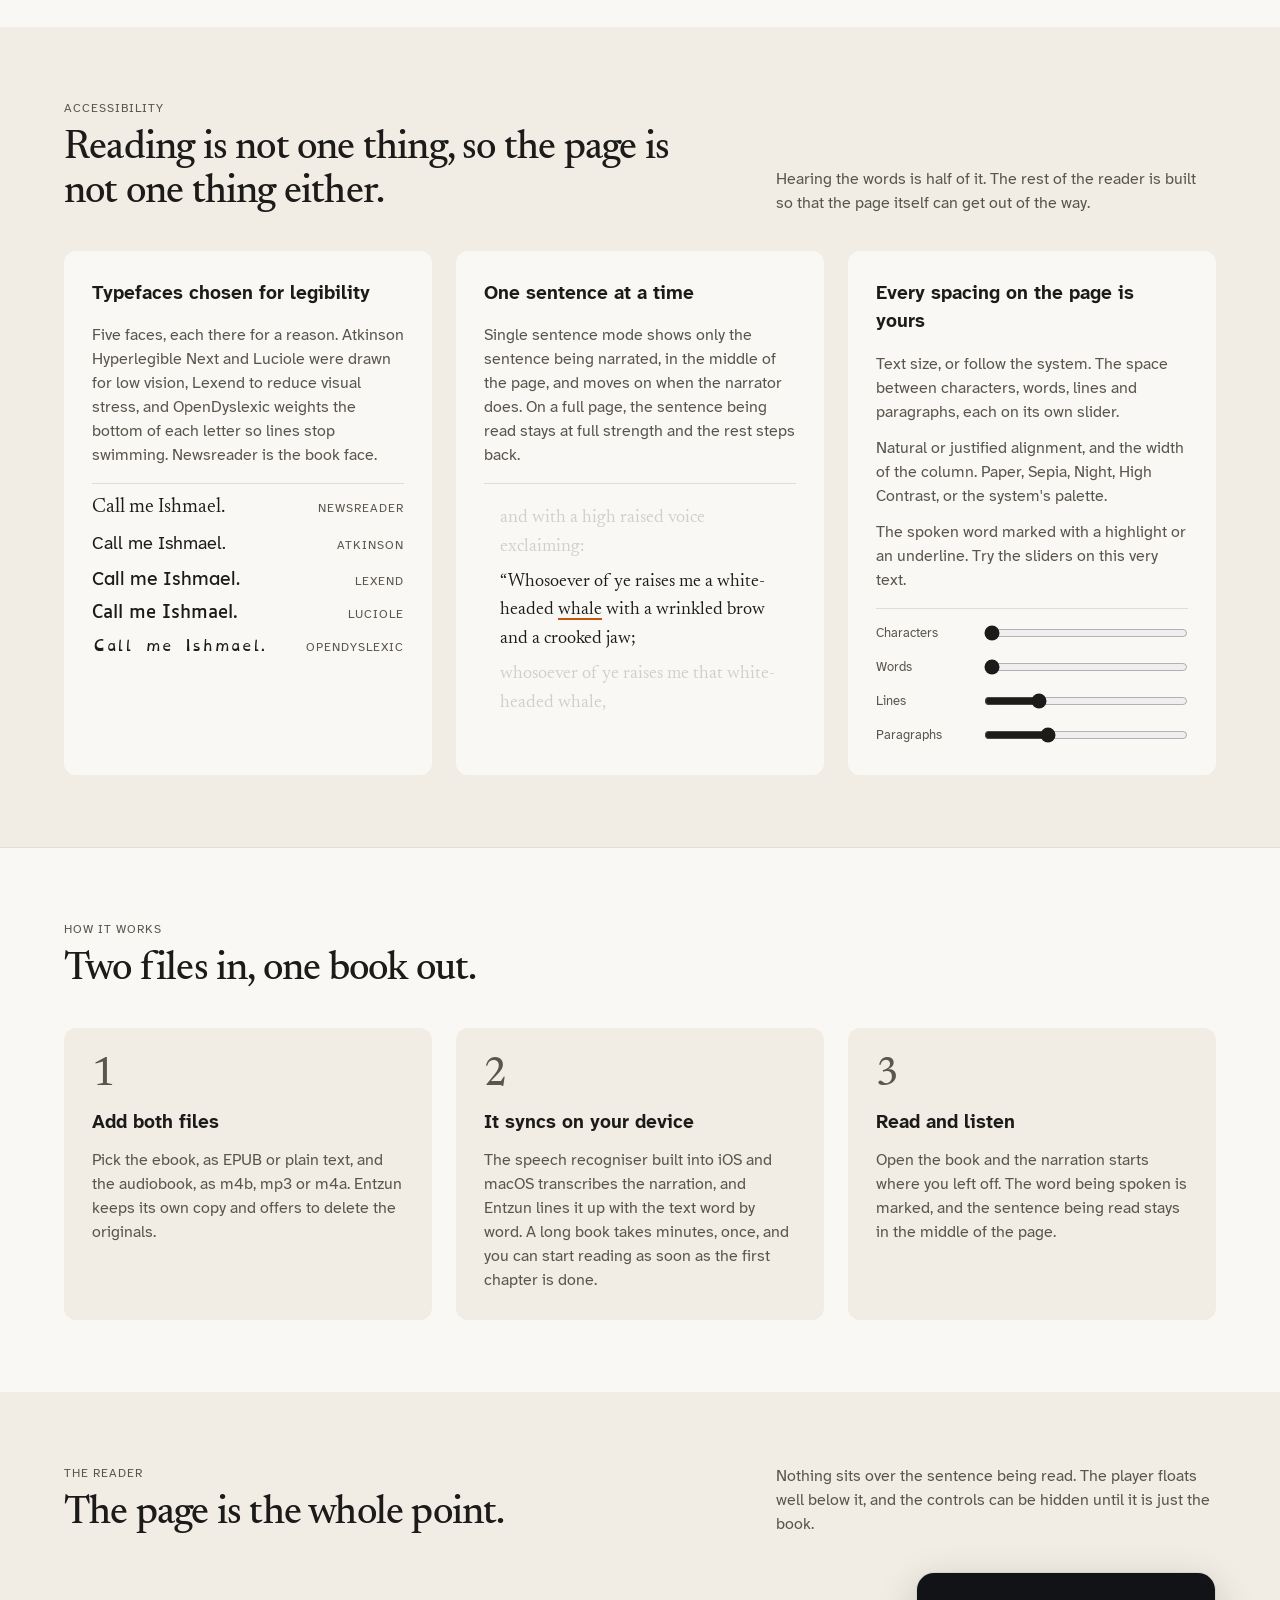
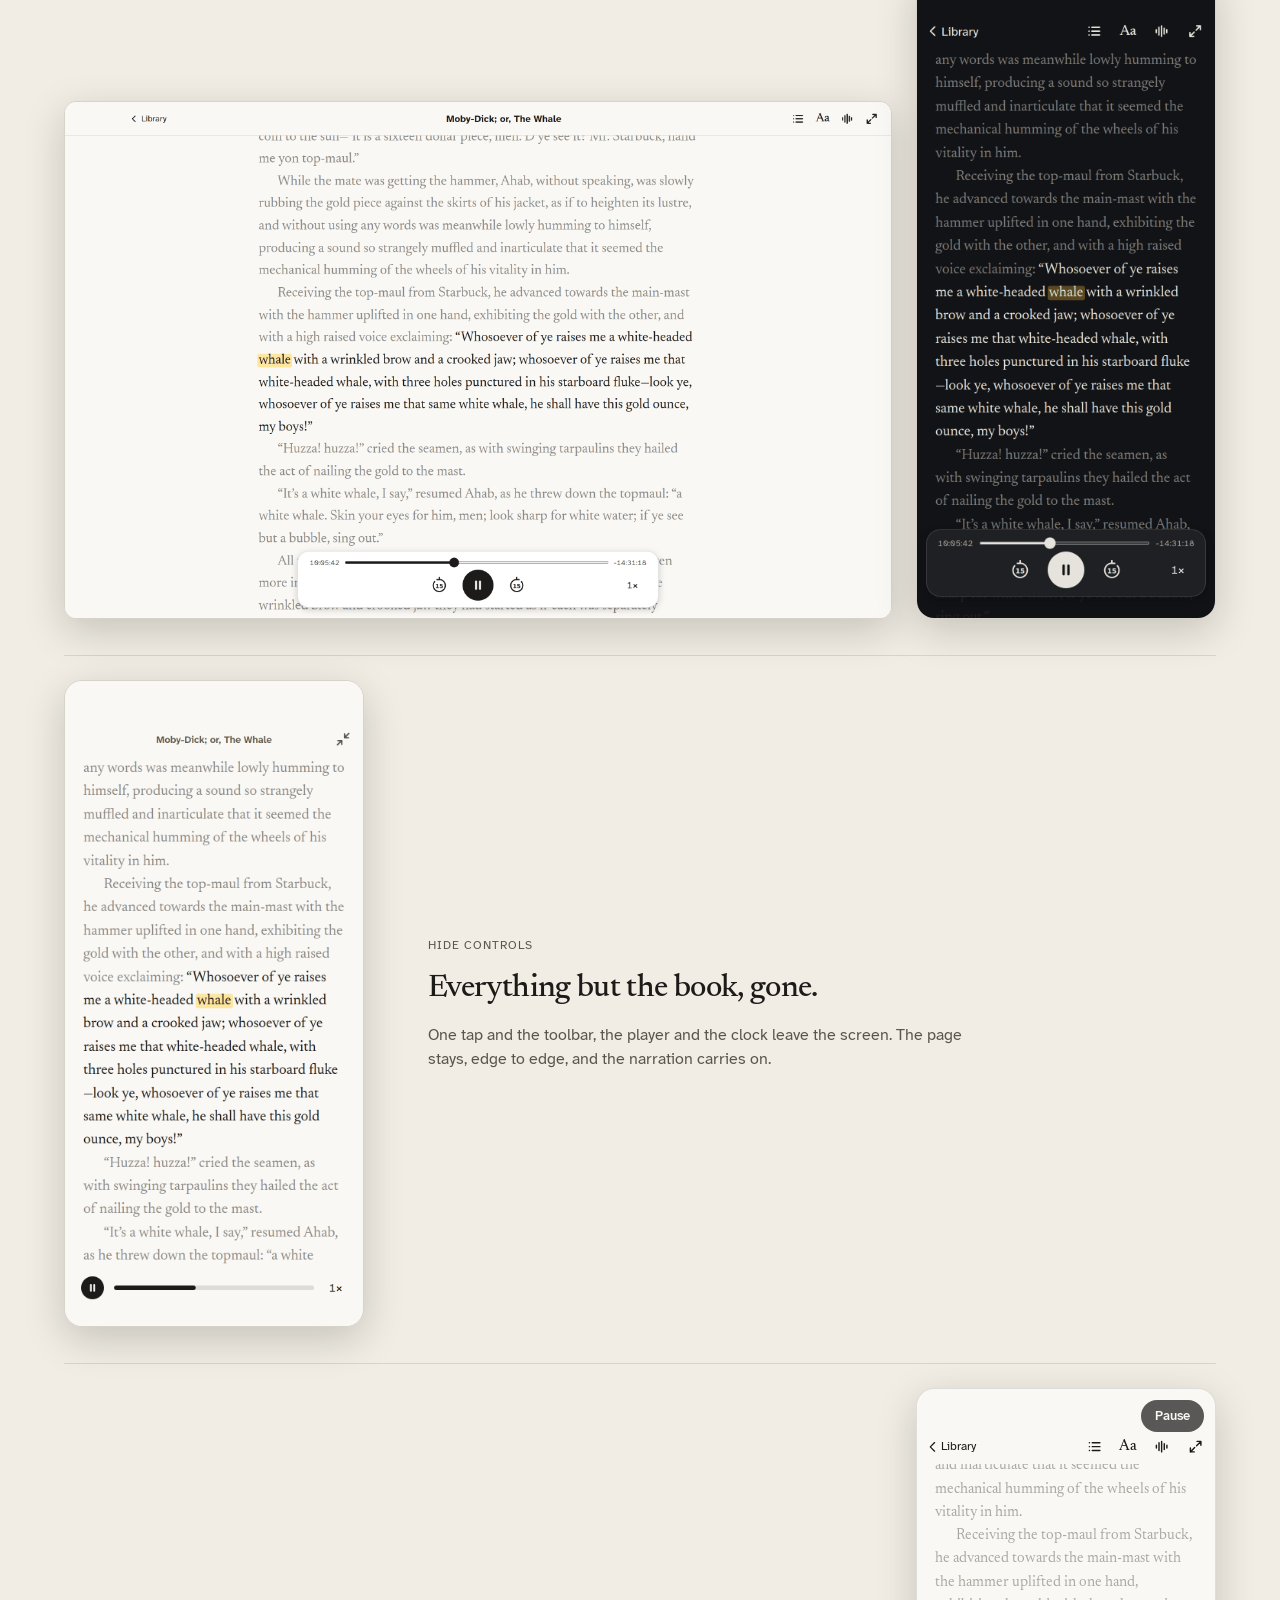
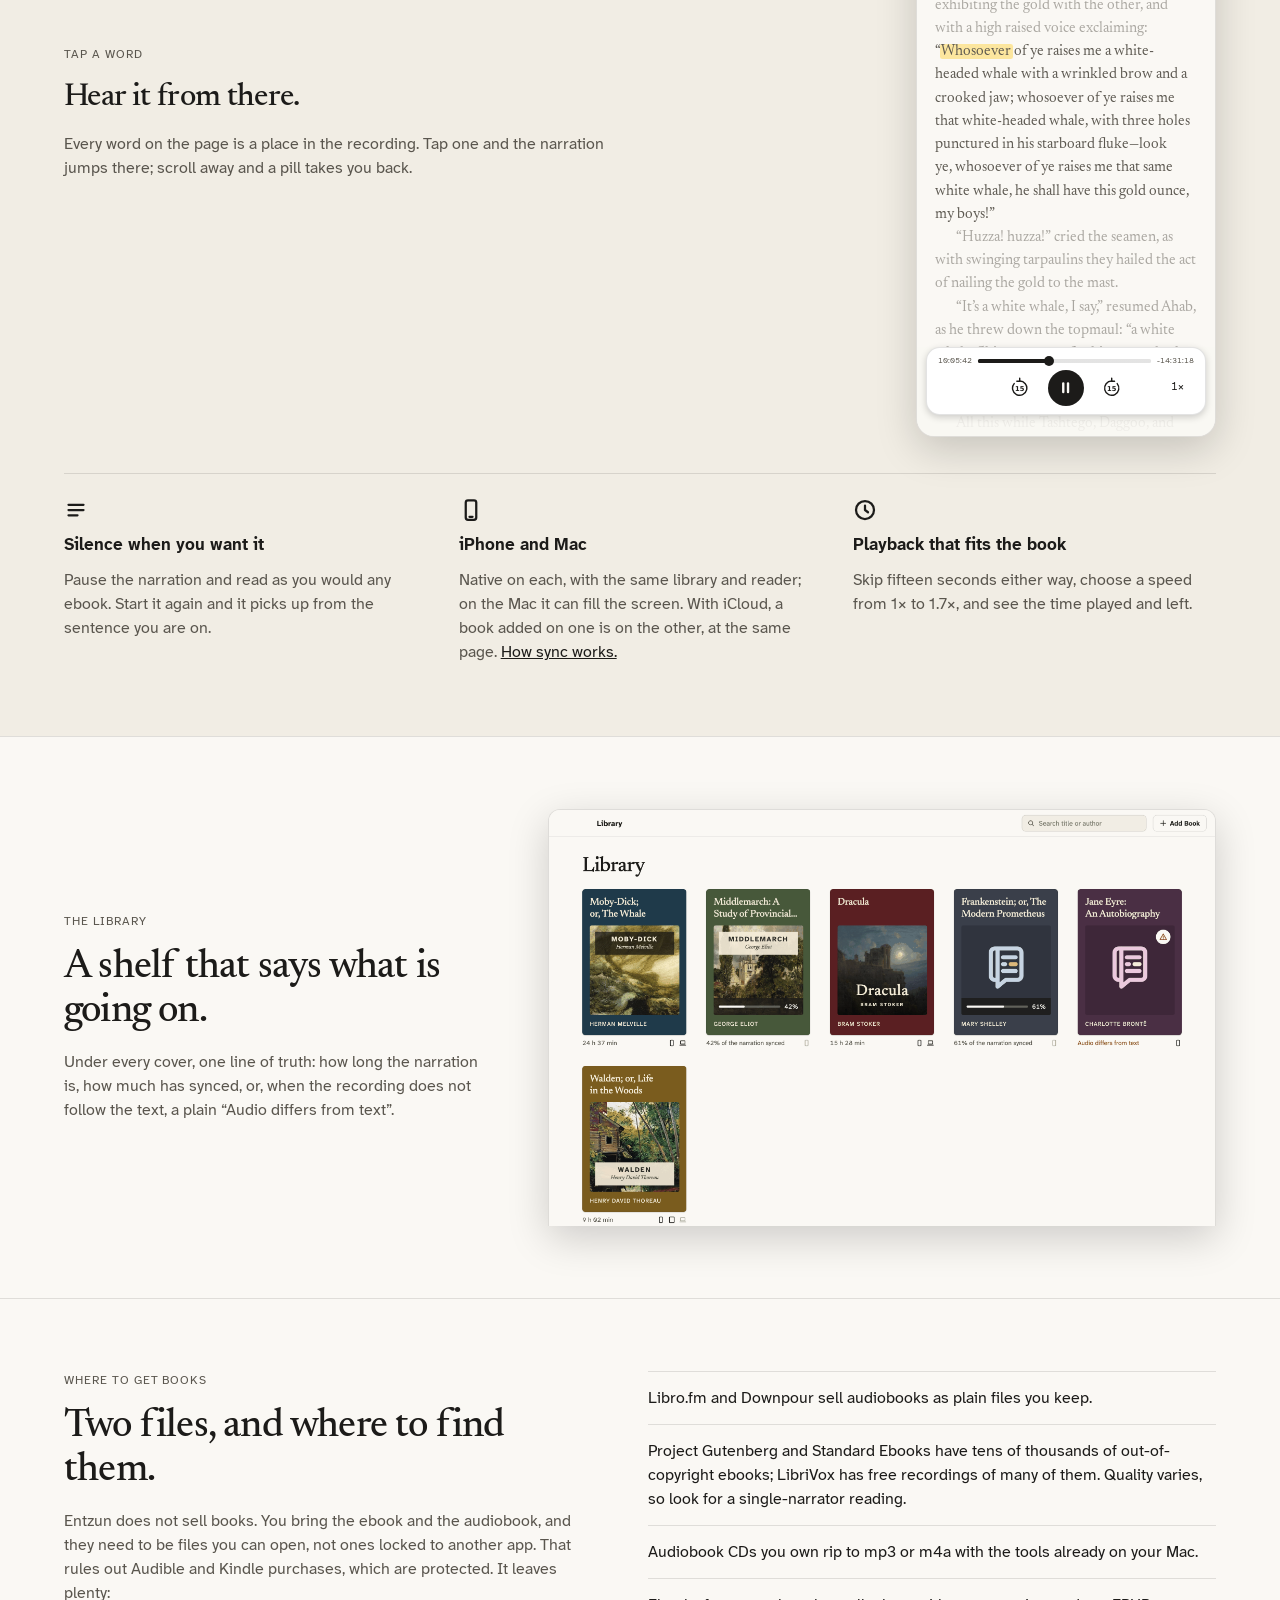
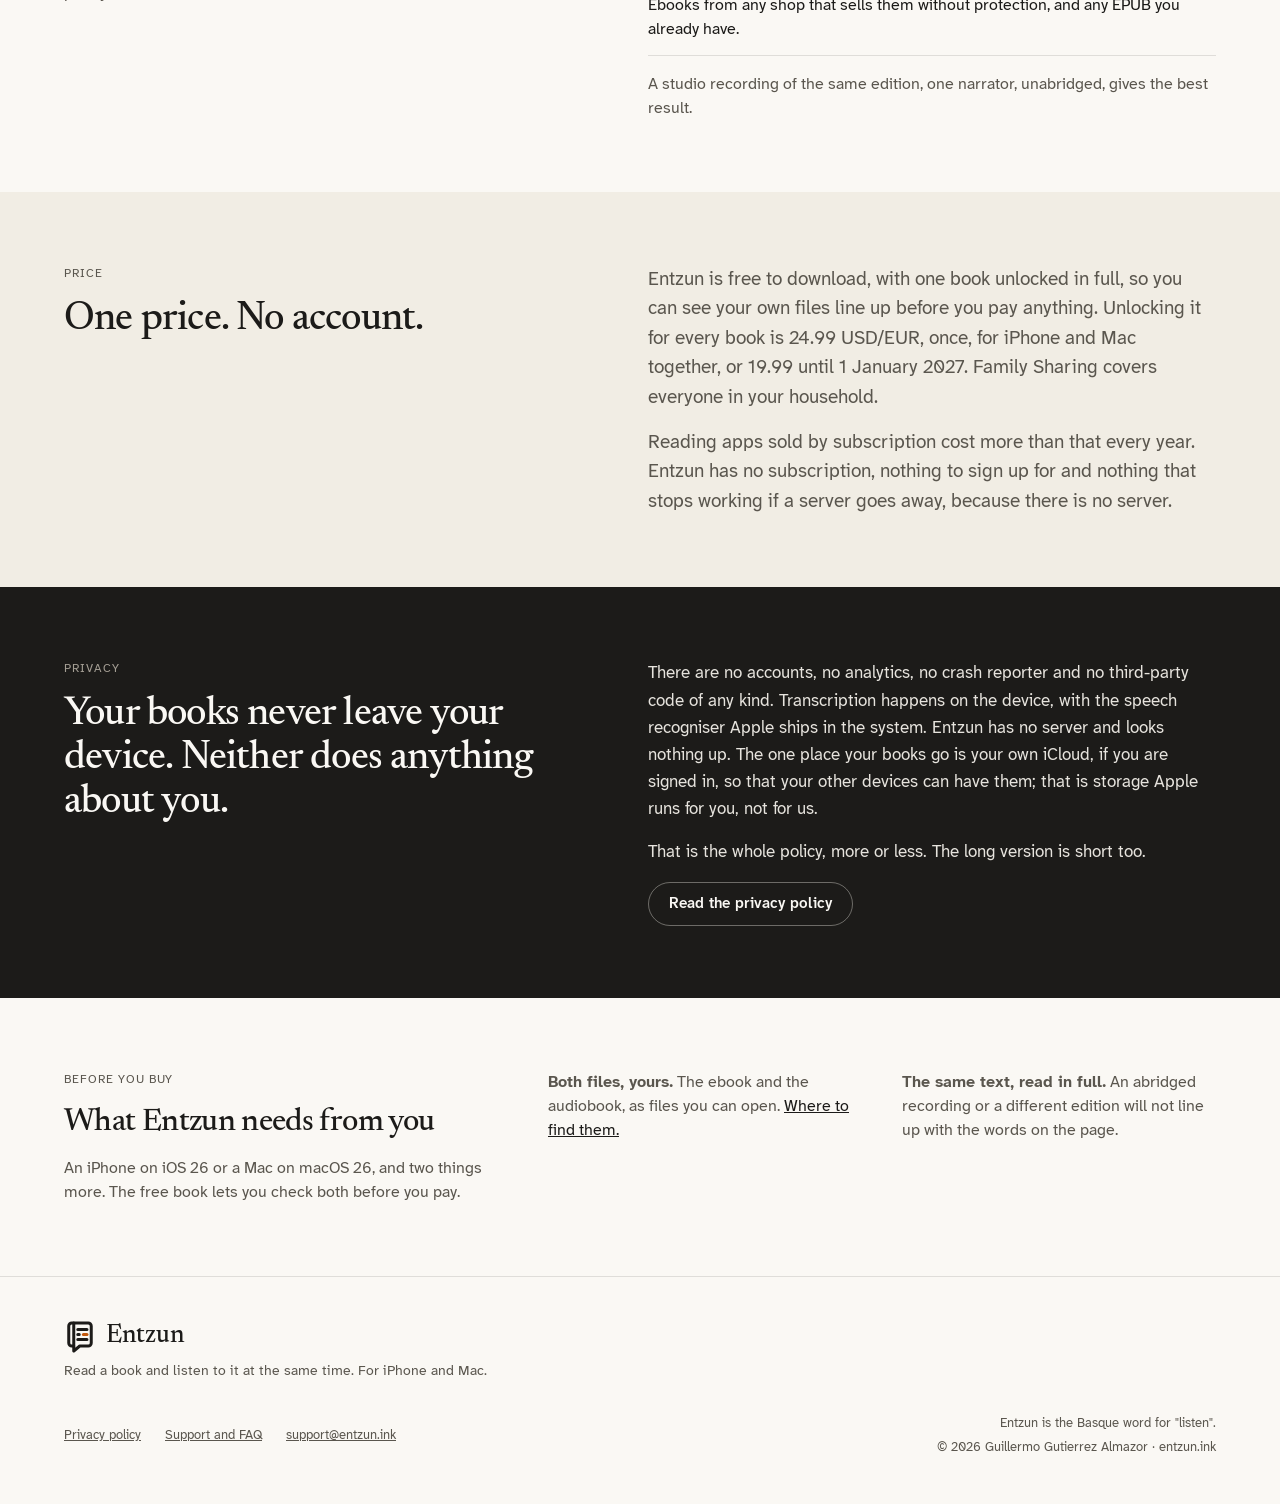
==== commit 0e6a3aac: "Put real covers in the library picture The Mac library picture showed "Cover art" placeholders where" ====
--- a/index.html
+++ b/index.html
@@ -293,7 +293,7 @@
           <h2 class="display">A shelf that says what is going on.</h2>
           <p class="muted">Under every cover, one line of truth: how long the narration is, how much has synced, or, when the recording does not follow the text, a plain “Audio differs from text”.</p>
         </div>
-        <img class="shot-mac" src="assets/screens/library-mac.png" width="1280" height="800" alt="The library on Mac: a grid of book tiles in deep muted colours, one still syncing and one flagged as not matching its text">
+        <img class="shot-mac" src="assets/screens/library-mac.png" width="1280" height="800" alt="The library on Mac: a grid of book tiles in deep muted colours with their covers, one still syncing and one flagged as not matching its text">
       </div>
     </div>
   </section>
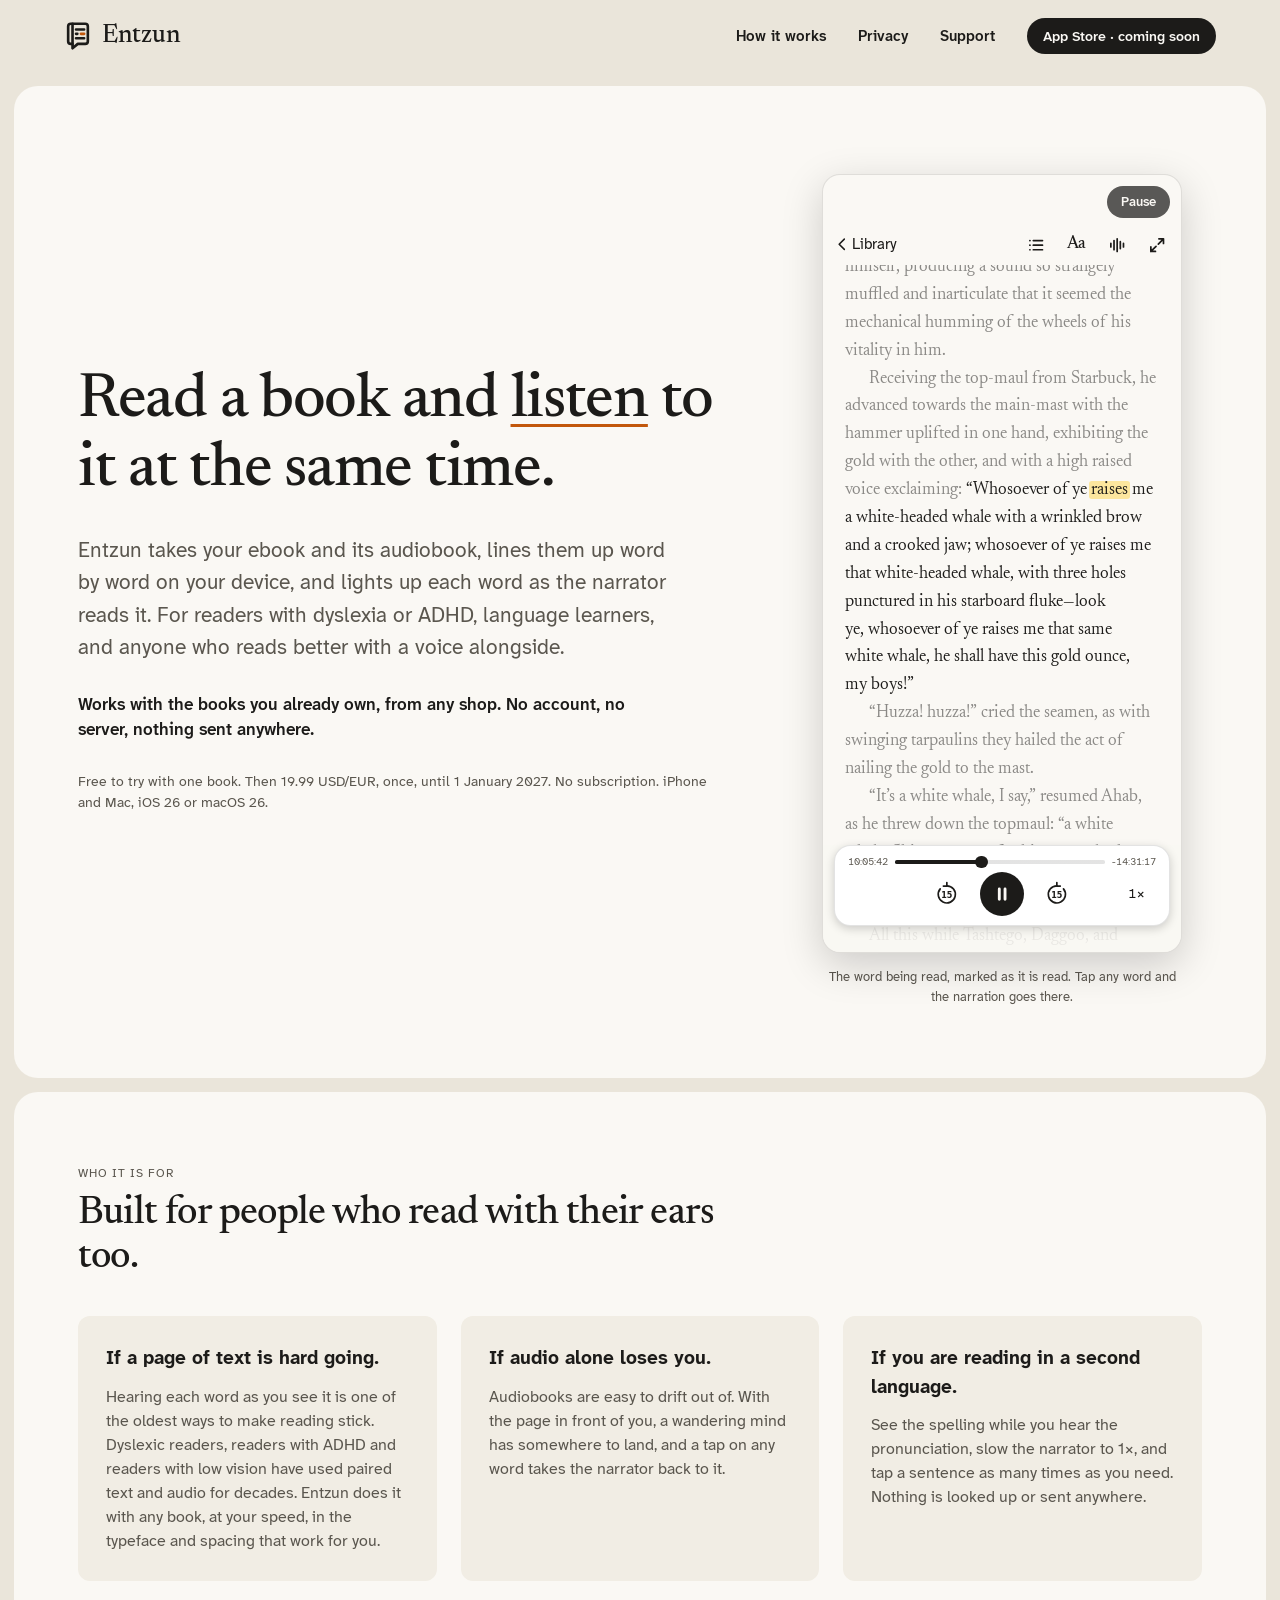
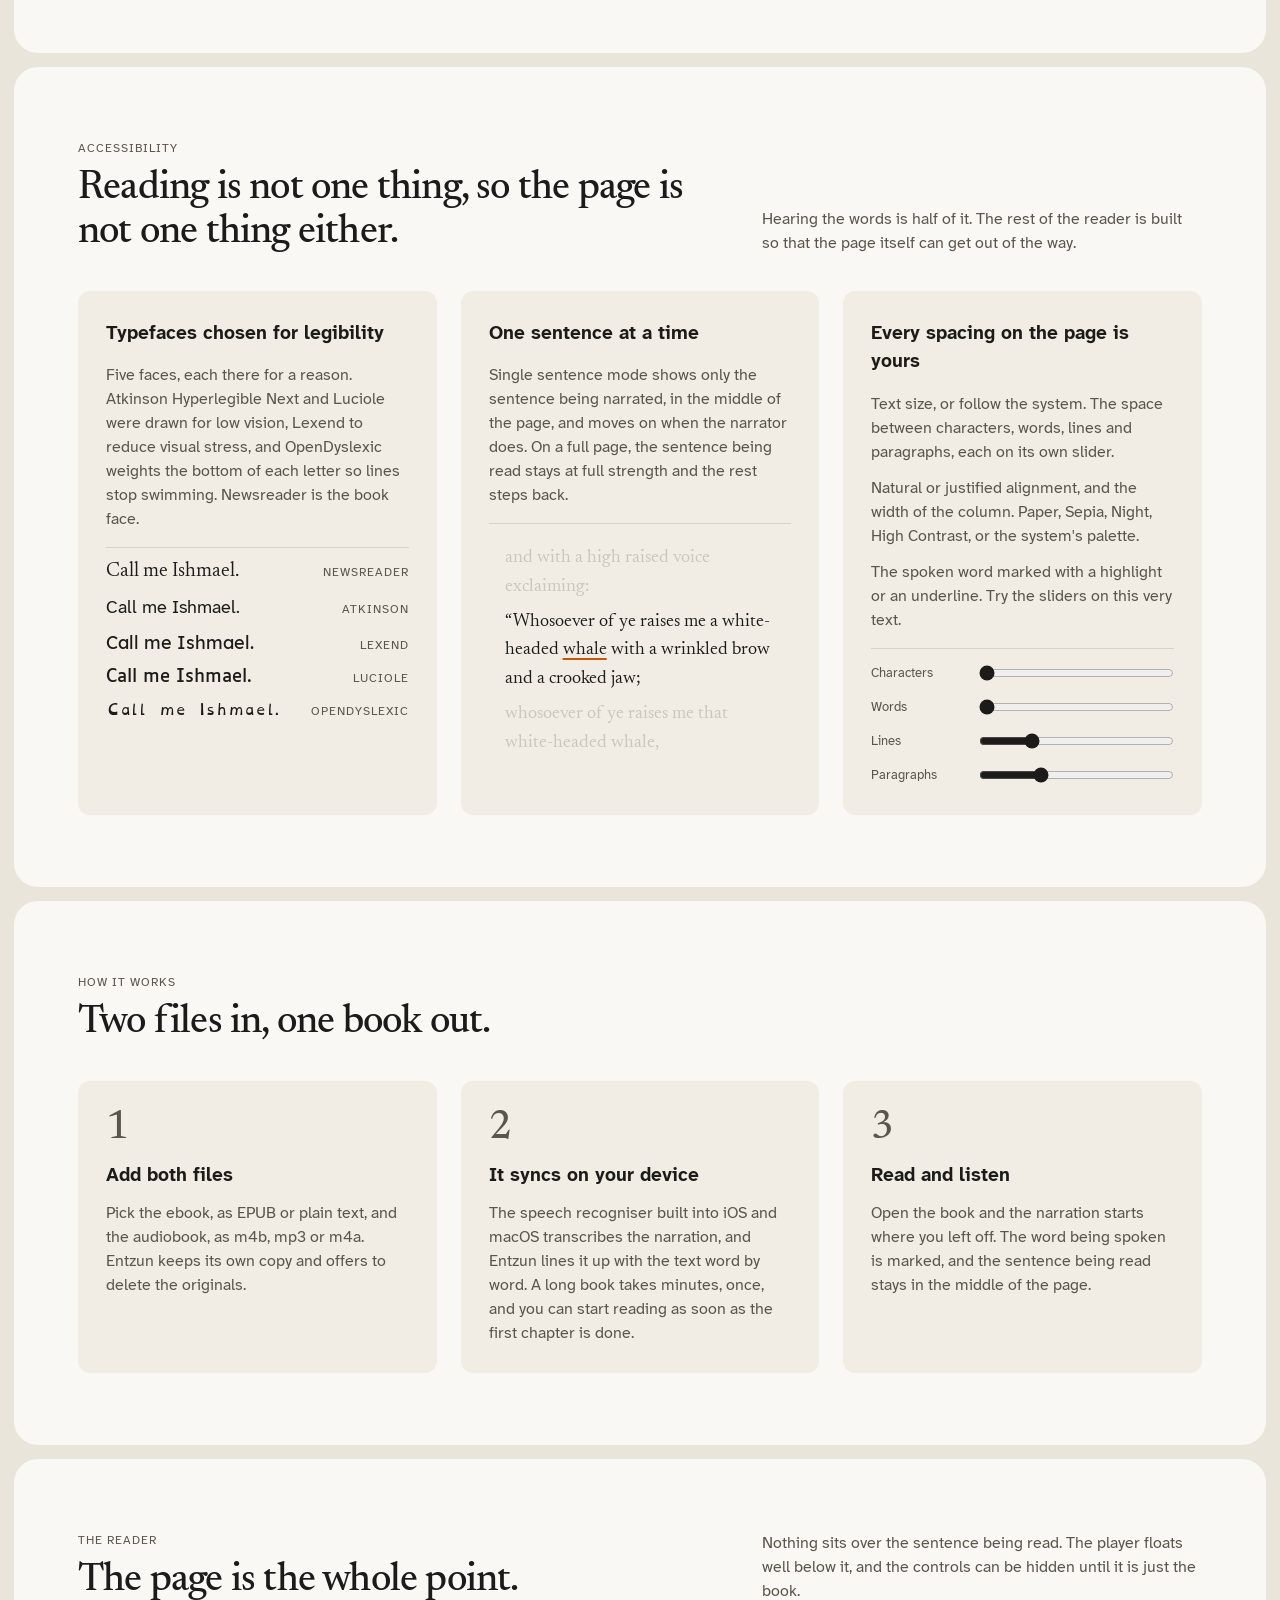
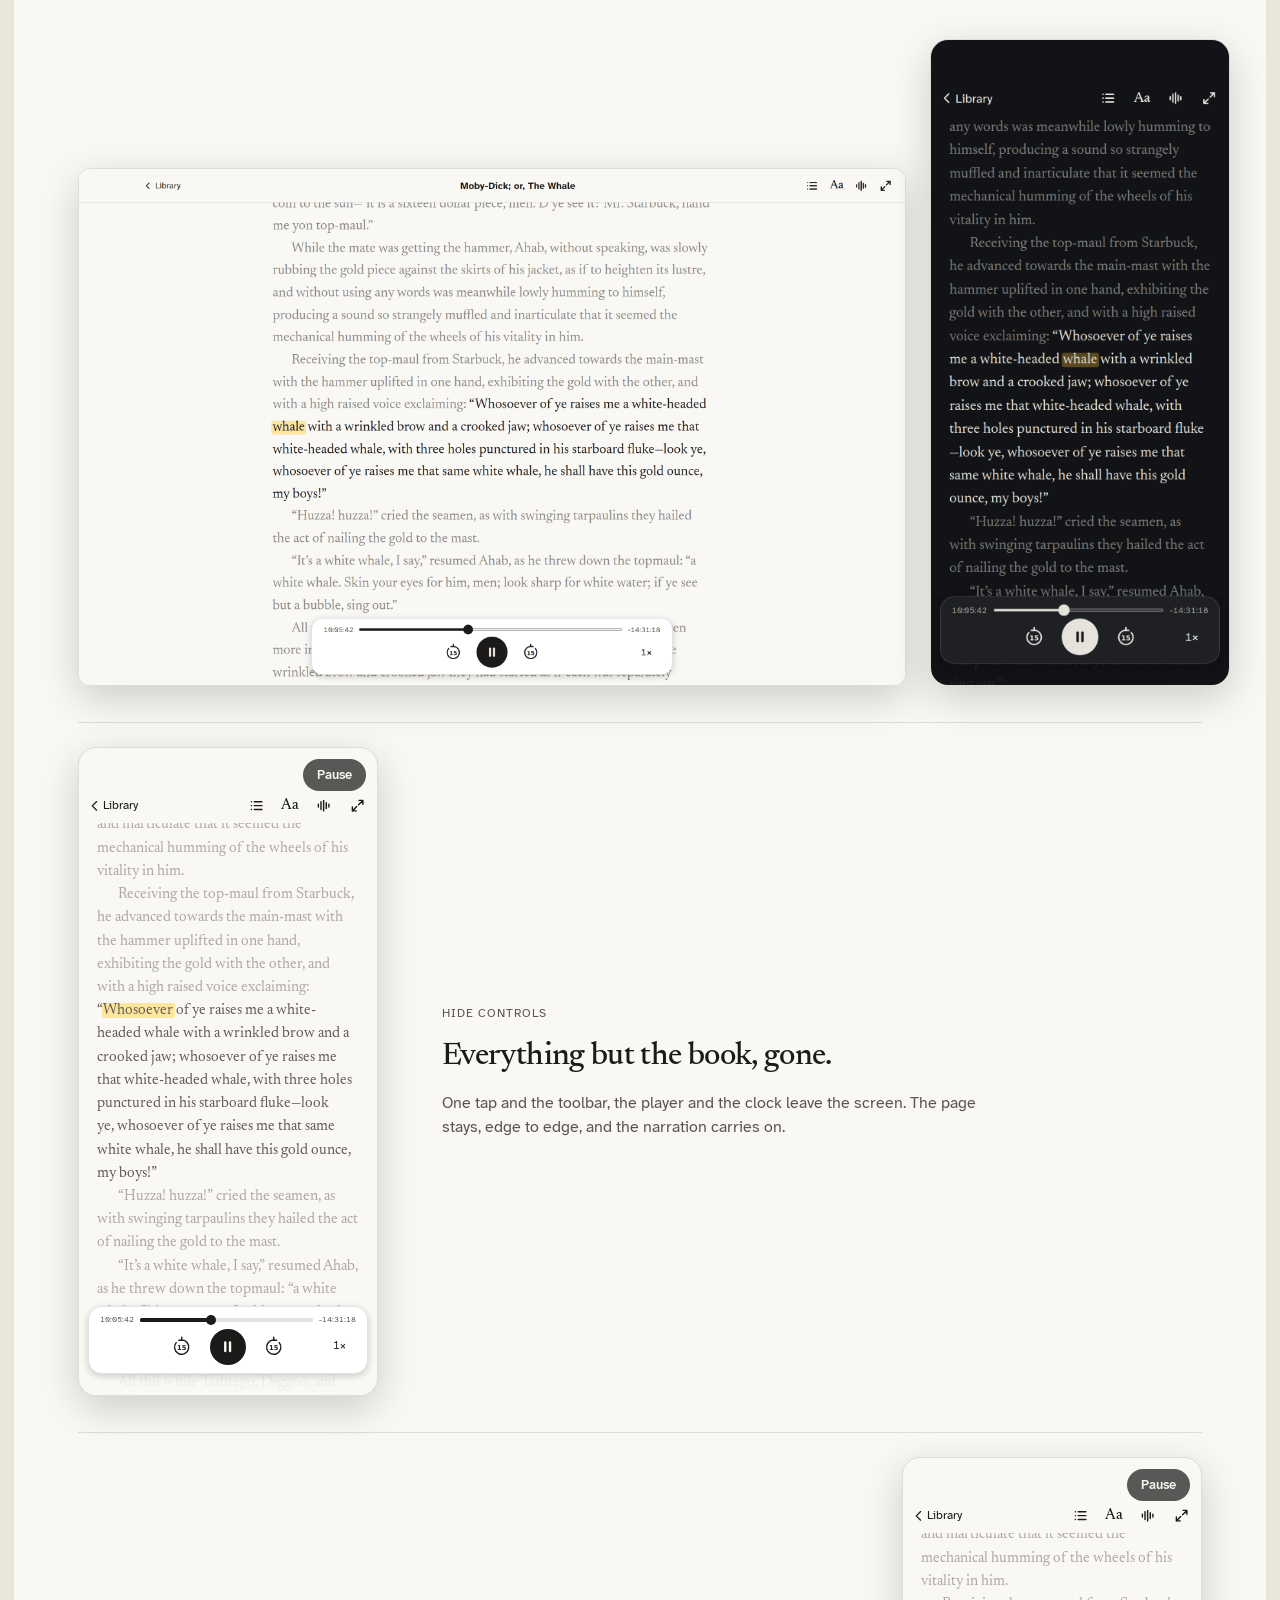
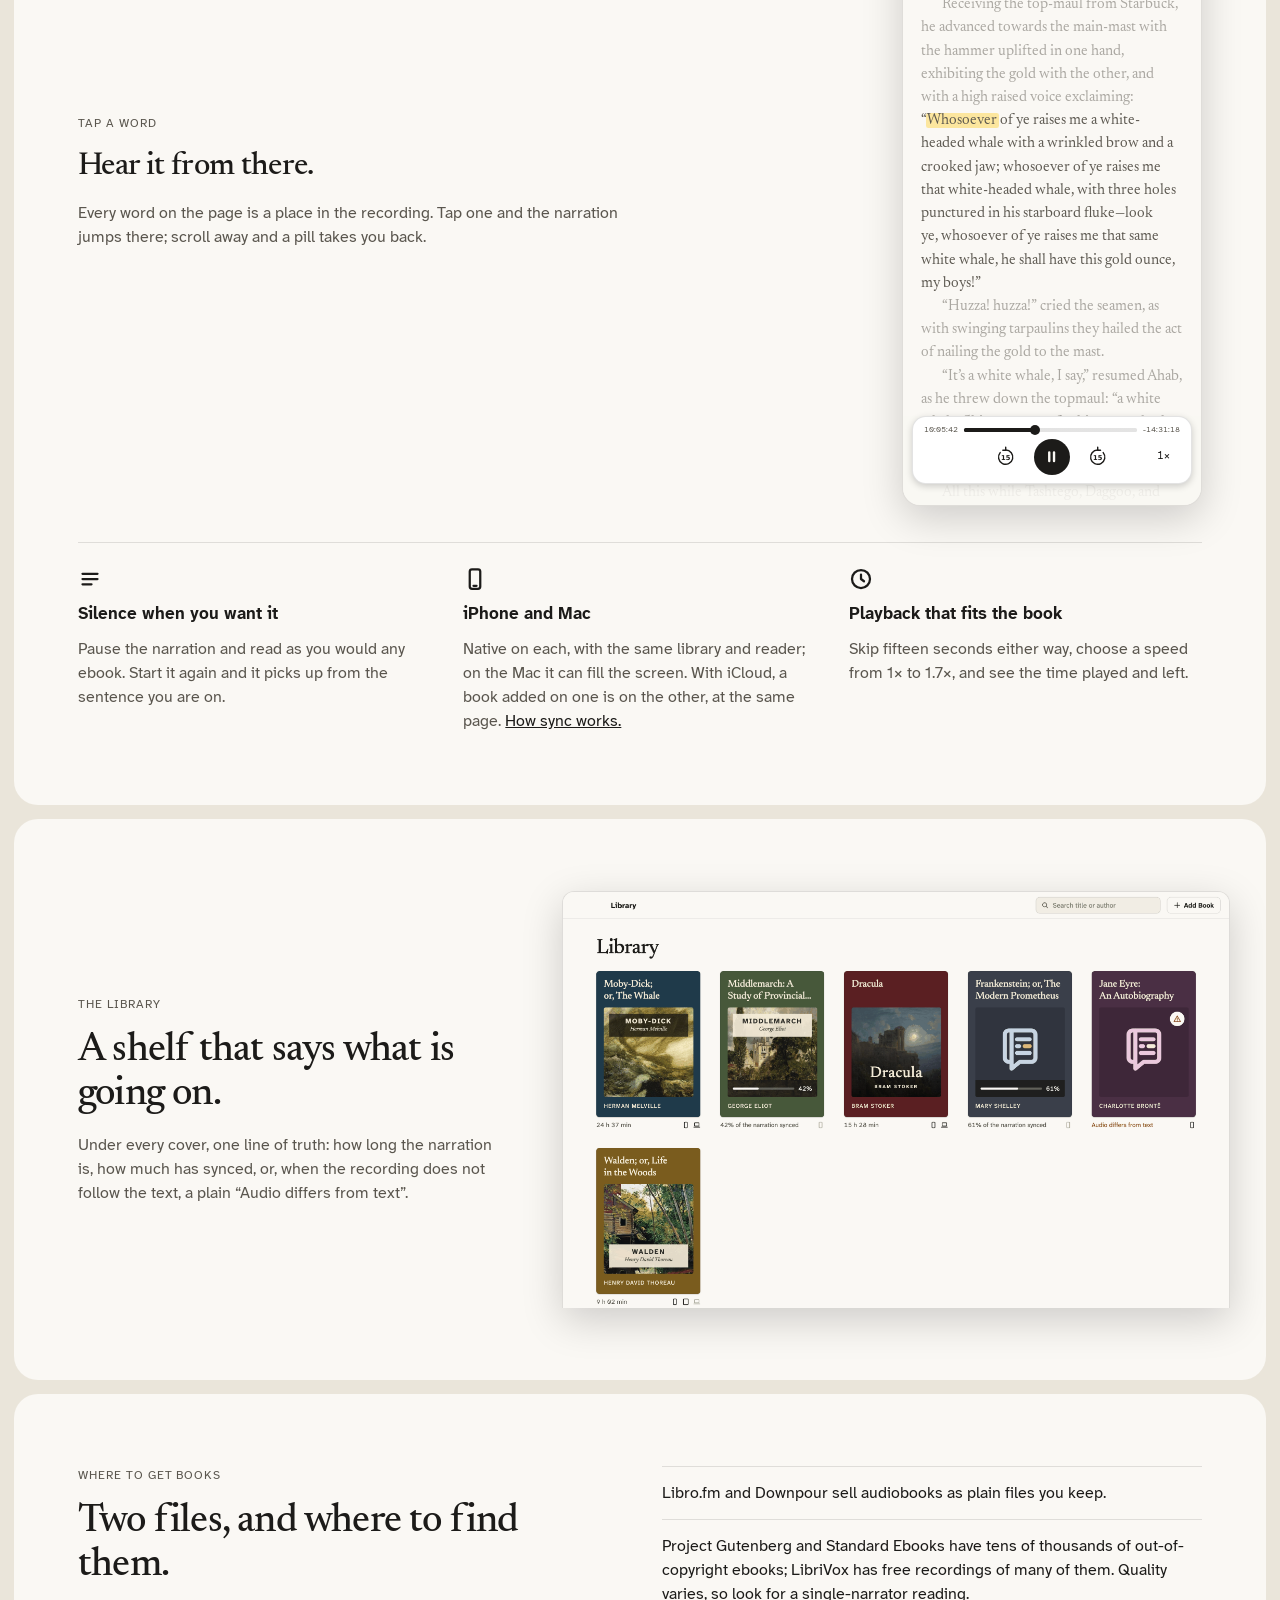
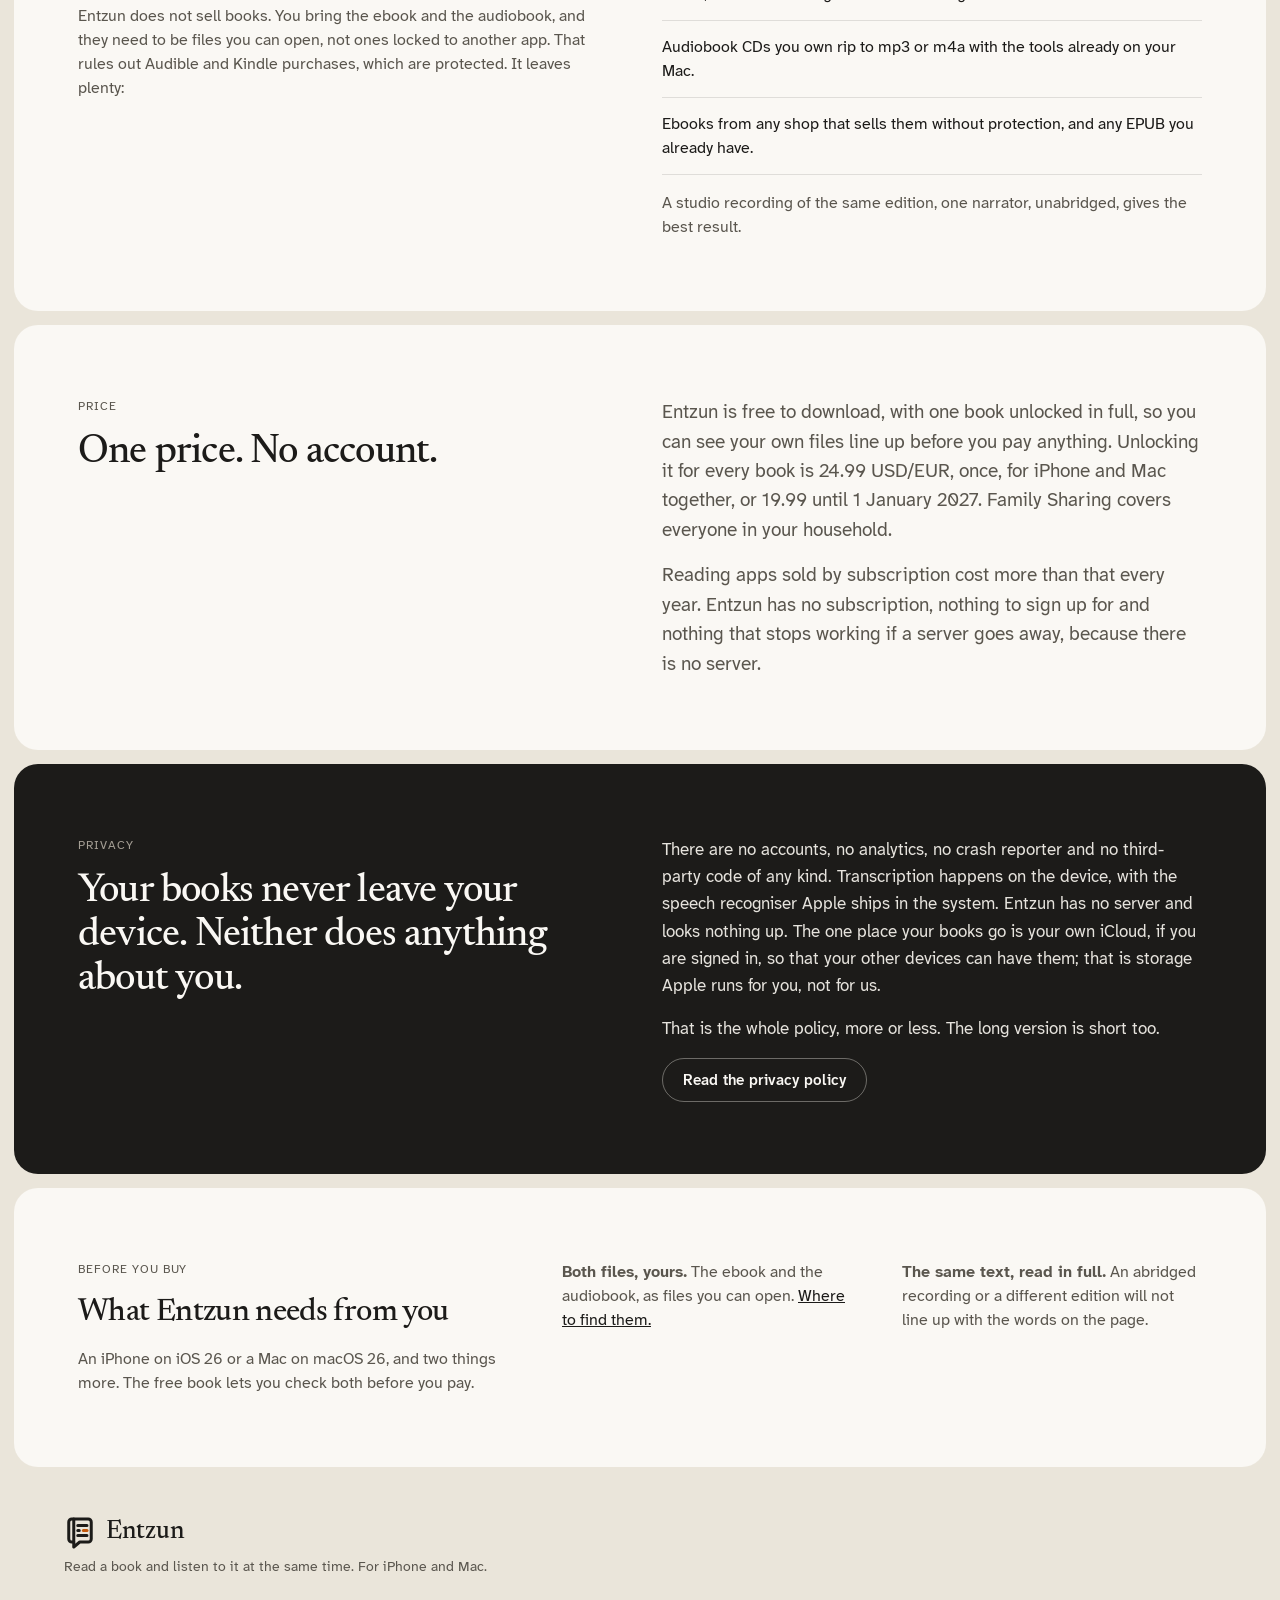
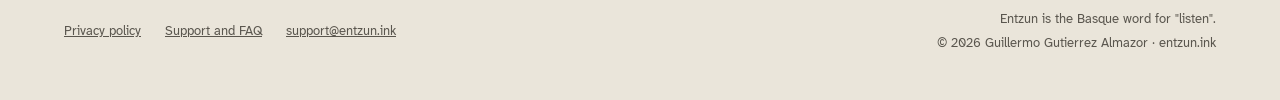
==== commit 412ec732: "Animate hiding the controls, and set the home page sections as panels "Everything but the book, gone" ====
--- a/index.html
+++ b/index.html
@@ -20,7 +20,7 @@
 <link rel="apple-touch-icon" href="assets/apple-touch-icon.png">
 <link rel="stylesheet" href="assets/site.css">
 </head>
-<body>
+<body class="home">
 
 <header class="site-header">
   <div class="wrap">
@@ -63,6 +63,7 @@
                   <span><svg viewBox="0 0 16 16" fill="none" stroke="currentColor" stroke-width="1.5" stroke-linecap="round" stroke-linejoin="round"><path d="M2.5 6.5v3M5.25 4v8M8 2.5v11M10.75 5v6M13.5 6.5v3"/></svg></span>
                   <span><svg viewBox="0 0 16 16" fill="none" stroke="currentColor" stroke-width="1.5" stroke-linecap="round" stroke-linejoin="round"><path d="M9.5 2.5h4v4M13.5 2.5L9 7M6.5 13.5h-4v-4M2.5 13.5L7 9"/></svg></span>
                 </span>
+                <span class="emu-head"><span class="emu-title">Moby-Dick; or, The Whale</span><span class="emu-show"><svg viewBox="0 0 16 16" fill="none" stroke="currentColor" stroke-width="1.5" stroke-linecap="round" stroke-linejoin="round"><path d="M13.5 6.5h-4v-4M9.5 6.5L14 2M2.5 9.5h4v4M6.5 9.5L2 14"/></svg></span></span>
               </div>
               <div class="emu-page">
                 <div class="emu-text">
@@ -89,6 +90,7 @@
                   </div>
                 </div>
               </div>
+              <div class="emu-mini"><span class="emu-mini-play"><svg class="emu-icon-pause" viewBox="0 0 16 16" fill="none" stroke="currentColor" stroke-width="1.5" stroke-linecap="round" stroke-linejoin="round"><path d="M5.5 3.5v9M10.5 3.5v9" stroke-width="2.5"/></svg><svg class="emu-icon-play" viewBox="0 0 16 16" fill="none" stroke="currentColor" stroke-width="1.5" stroke-linecap="round" stroke-linejoin="round"><path d="M5.5 3.25l7.5 4.75-7.5 4.75z" fill="currentColor"/></svg></span><span class="emu-mini-bar"></span><span class="emu-speed">1×</span></div>
               <span class="emu-tap"></span>
             </div>
           </div>
@@ -209,7 +211,50 @@
         <img class="shot-phone" src="assets/screens/reader-iphone-narrating-dark.png" width="390" height="844" alt="The reader on iPhone in the Night theme, the same page with the spoken word highlighted">
       </div>
       <div class="spotlight">
-        <img class="shot-phone" src="assets/screens/reader-iphone-controls-hidden.png" width="390" height="844" alt="The reader on iPhone with the controls hidden: only the page, with the spoken word highlighted">
+        <div class="loop">
+          <div class="shot-phone emu is-hidden" data-reader-emu="hide" role="img" aria-label="The Entzun reader on iPhone: a tap on Hide controls clears the toolbar and the player away, the narration carries on with only the page and a slim player left, and a tap on Show controls brings them back">
+            <div class="emu-screen">
+              <div class="emu-status"></div>
+              <div class="emu-bar">
+                <span class="emu-back"><svg viewBox="0 0 16 16" fill="none" stroke="currentColor" stroke-width="1.5" stroke-linecap="round" stroke-linejoin="round"><path d="M10 3L5 8l5 5"/></svg>Library</span>
+                <span class="emu-tools">
+                  <span><svg viewBox="0 0 16 16" fill="none" stroke="currentColor" stroke-width="1.5" stroke-linecap="round" stroke-linejoin="round"><path d="M5.5 4h8M5.5 8h8M5.5 12h8M2.5 4h.1M2.5 8h.1M2.5 12h.1"/></svg></span>
+                  <span class="emu-aa">Aa</span>
+                  <span><svg viewBox="0 0 16 16" fill="none" stroke="currentColor" stroke-width="1.5" stroke-linecap="round" stroke-linejoin="round"><path d="M2.5 6.5v3M5.25 4v8M8 2.5v11M10.75 5v6M13.5 6.5v3"/></svg></span>
+                  <span><svg viewBox="0 0 16 16" fill="none" stroke="currentColor" stroke-width="1.5" stroke-linecap="round" stroke-linejoin="round"><path d="M9.5 2.5h4v4M13.5 2.5L9 7M6.5 13.5h-4v-4M2.5 13.5L7 9"/></svg></span>
+                </span>
+                <span class="emu-head"><span class="emu-title">Moby-Dick; or, The Whale</span><span class="emu-show"><svg viewBox="0 0 16 16" fill="none" stroke="currentColor" stroke-width="1.5" stroke-linecap="round" stroke-linejoin="round"><path d="M13.5 6.5h-4v-4M9.5 6.5L14 2M2.5 9.5h4v4M6.5 9.5L2 14"/></svg></span></span>
+              </div>
+              <div class="emu-page">
+                <div class="emu-text">
+                  <p><span class="s">“Look ye! d’ye see this Spanish ounce of gold?”—holding up a broad bright coin to the sun—“it is a sixteen dollar piece, men. D’ye see it? Mr. Starbuck, hand me yon top-maul.”</span></p>
+                  <p><span class="s">While the mate was getting the hammer, Ahab, without speaking, was slowly rubbing the gold piece against the skirts of his jacket, as if to heighten its lustre, and without using any words was meanwhile lowly humming to himself, producing a sound so strangely muffled and inarticulate that it seemed the mechanical humming of the wheels of his vitality in him.</span></p>
+                  <p><span class="s">Receiving the top-maul from Starbuck, he advanced towards the main-mast with the hammer uplifted in one hand, exhibiting the gold with the other, and with a high raised voice exclaiming: </span><span class="s is-lit" data-emu-first>“Whosoever of ye raises me a white-headed <span class="w is-now">whale</span> with a wrinkled brow and a crooked jaw; whosoever of ye raises me that white-headed whale, with three holes punctured in his starboard fluke—look ye, whosoever of ye raises me that same white whale, he shall have this gold ounce, my boys!”</span></p>
+                  <p><span class="s" data-emu-second>“Huzza! huzza!” cried the seamen, as with swinging tarpaulins they hailed the act of nailing the gold to the mast.</span></p>
+                  <p><span class="s">“It’s a white whale, I say,” resumed Ahab, as he threw down the topmaul: “a white whale. Skin your eyes for him, men; look sharp for white water; if ye see but a bubble, sing out.”</span></p>
+                  <p><span class="s">All this while Tashtego, Daggoo, and Queequeg had looked on with even more intense interest and surprise than the rest, and at the mention of the wrinkled brow and crooked jaw they had started as if each was separately touched by some specific recollection.</span></p>
+                  <p><span class="s">“Captain Ahab,” said Tashtego, “that white whale must be the same that some call Moby Dick.”</span></p>
+                </div>
+              </div>
+              <div class="emu-player">
+                <div class="emu-card">
+                  <div class="emu-times"><span data-emu-played>10:05:42</span><span class="emu-track"></span><span data-emu-left>-14:31:18</span></div>
+                  <div class="emu-transport">
+                    <span></span>
+                    <span class="emu-transport-mid">
+                      <span class="emu-skip"><svg viewBox="0 0 24 24" fill="none" stroke="currentColor" stroke-width="1.6" stroke-linecap="round" stroke-linejoin="round"><path d="M12 4.5a8 8 0 1 1-6.2 2.9"/><path d="M12 1.5v3.2H8.8"/><text x="12" y="16" text-anchor="middle" font-size="7.5" font-family="system-ui, sans-serif" font-weight="700" fill="currentColor" stroke="none">15</text></svg></span>
+                      <span class="emu-play"><svg class="emu-icon-pause" viewBox="0 0 16 16" fill="none" stroke="currentColor" stroke-width="1.5" stroke-linecap="round" stroke-linejoin="round"><path d="M5.5 3.5v9M10.5 3.5v9" stroke-width="2.5"/></svg><svg class="emu-icon-play" viewBox="0 0 16 16" fill="none" stroke="currentColor" stroke-width="1.5" stroke-linecap="round" stroke-linejoin="round"><path d="M5.5 3.25l7.5 4.75-7.5 4.75z" fill="currentColor"/></svg></span>
+                      <span class="emu-skip"><svg viewBox="0 0 24 24" fill="none" stroke="currentColor" stroke-width="1.6" stroke-linecap="round" stroke-linejoin="round"><path d="M12 4.5a8 8 0 1 0 6.2 2.9"/><path d="M12 1.5v3.2h3.2"/><text x="12" y="16" text-anchor="middle" font-size="7.5" font-family="system-ui, sans-serif" font-weight="700" fill="currentColor" stroke="none">15</text></svg></span>
+                    </span>
+                    <span class="emu-speed">1×</span>
+                  </div>
+                </div>
+              </div>
+              <div class="emu-mini"><span class="emu-mini-play"><svg class="emu-icon-pause" viewBox="0 0 16 16" fill="none" stroke="currentColor" stroke-width="1.5" stroke-linecap="round" stroke-linejoin="round"><path d="M5.5 3.5v9M10.5 3.5v9" stroke-width="2.5"/></svg><svg class="emu-icon-play" viewBox="0 0 16 16" fill="none" stroke="currentColor" stroke-width="1.5" stroke-linecap="round" stroke-linejoin="round"><path d="M5.5 3.25l7.5 4.75-7.5 4.75z" fill="currentColor"/></svg></span><span class="emu-mini-bar"></span><span class="emu-speed">1×</span></div>
+              <span class="emu-tap"></span>
+            </div>
+          </div>
+        </div>
         <div>
           <div class="eyebrow">Hide controls</div>
           <h3 class="title-detail">Everything but the book, gone.</h3>
@@ -229,6 +274,7 @@
                   <span><svg viewBox="0 0 16 16" fill="none" stroke="currentColor" stroke-width="1.5" stroke-linecap="round" stroke-linejoin="round"><path d="M2.5 6.5v3M5.25 4v8M8 2.5v11M10.75 5v6M13.5 6.5v3"/></svg></span>
                   <span><svg viewBox="0 0 16 16" fill="none" stroke="currentColor" stroke-width="1.5" stroke-linecap="round" stroke-linejoin="round"><path d="M9.5 2.5h4v4M13.5 2.5L9 7M6.5 13.5h-4v-4M2.5 13.5L7 9"/></svg></span>
                 </span>
+                <span class="emu-head"><span class="emu-title">Moby-Dick; or, The Whale</span><span class="emu-show"><svg viewBox="0 0 16 16" fill="none" stroke="currentColor" stroke-width="1.5" stroke-linecap="round" stroke-linejoin="round"><path d="M13.5 6.5h-4v-4M9.5 6.5L14 2M2.5 9.5h4v4M6.5 9.5L2 14"/></svg></span></span>
               </div>
               <div class="emu-page">
                 <div class="emu-text">
@@ -255,6 +301,7 @@
                   </div>
                 </div>
               </div>
+              <div class="emu-mini"><span class="emu-mini-play"><svg class="emu-icon-pause" viewBox="0 0 16 16" fill="none" stroke="currentColor" stroke-width="1.5" stroke-linecap="round" stroke-linejoin="round"><path d="M5.5 3.5v9M10.5 3.5v9" stroke-width="2.5"/></svg><svg class="emu-icon-play" viewBox="0 0 16 16" fill="none" stroke="currentColor" stroke-width="1.5" stroke-linecap="round" stroke-linejoin="round"><path d="M5.5 3.25l7.5 4.75-7.5 4.75z" fill="currentColor"/></svg></span><span class="emu-mini-bar"></span><span class="emu-speed">1×</span></div>
               <span class="emu-tap"></span>
             </div>
           </div>
--- a/assets/site.css
+++ b/assets/site.css
@@ -21,6 +21,7 @@
   --warn: #A8480A;
   --mark-wash: rgba(255, 213, 74, 0.5);
   --veil: rgba(250, 248, 244, 0.85);
+  --canvas: #EAE5DA;
   --mark-rule: #C2570B;
   --shadow-modal: 0 12px 40px rgba(0, 0, 0, 0.18);
   --font-book: "Newsreader", Georgia, "Times New Roman", serif;
@@ -41,6 +42,7 @@
     --warn: #FFB340;
     --mark-wash: rgba(255, 200, 61, 0.3);
     --veil: rgba(18, 19, 22, 0.85);
+    --canvas: #0B0C0E;
     --mark-rule: #FFB340;
     --shadow-modal: 0 12px 40px rgba(0, 0, 0, 0.5);
   }
@@ -112,7 +114,7 @@
 }
 .emu svg { display: block; }
 .emu-status { height: calc(54 * var(--u)); flex-shrink: 0; }
-.emu-bar { flex-shrink: 0; display: flex; align-items: center; justify-content: space-between; padding: 0 calc(4 * var(--u)); }
+.emu-bar { position: relative; flex-shrink: 0; display: flex; align-items: center; justify-content: space-between; padding: 0 calc(4 * var(--u)); }
 .emu-back { height: calc(44 * var(--u)); display: flex; align-items: center; gap: calc(2 * var(--u)); padding: 0 calc(8 * var(--u)); font-size: calc(16 * var(--u)); }
 .emu-back svg { width: calc(18 * var(--u)); height: calc(18 * var(--u)); }
 .emu-tools { display: flex; }
@@ -156,9 +158,26 @@
 .emu-skip svg { width: calc(28 * var(--u)); height: calc(28 * var(--u)); }
 .emu-play { width: calc(48 * var(--u)); height: calc(48 * var(--u)); border-radius: 50%; background: var(--ink); color: var(--paper); display: flex; align-items: center; justify-content: center; }
 .emu-play svg { width: calc(20 * var(--u)); height: calc(20 * var(--u)); }
-.emu-play .emu-icon-play, .emu.is-paused .emu-play .emu-icon-pause { display: none; }
-.emu.is-paused .emu-play .emu-icon-play { display: block; }
+.emu .emu-icon-play, .emu.is-paused .emu-icon-pause { display: none; }
+.emu.is-paused .emu-icon-play { display: block; }
 .emu-speed { justify-self: end; min-width: calc(44 * var(--u)); height: calc(44 * var(--u)); display: flex; align-items: center; justify-content: center; font-size: calc(15 * var(--u)); font-variant-numeric: tabular-nums; }
+.emu-back, .emu-tools, .emu-head, .emu-player, .emu-mini { transition: opacity 0.35s ease; }
+.emu-head {
+  position: absolute; inset: 0; display: grid; grid-template-columns: calc(44 * var(--u)) 1fr calc(44 * var(--u)); align-items: center;
+  padding: 0 calc(4 * var(--u)); opacity: 0;
+}
+.emu-title { grid-column: 2; min-width: 0; text-align: center; font-size: calc(13 * var(--u)); font-weight: 600; color: var(--ink-secondary); white-space: nowrap; overflow: hidden; text-overflow: ellipsis; }
+.emu-show { grid-column: 3; height: calc(44 * var(--u)); display: flex; align-items: center; justify-content: center; color: var(--ink-secondary); }
+.emu-show svg { width: calc(20 * var(--u)); height: calc(20 * var(--u)); }
+.emu-mini {
+  position: absolute; left: 0; right: 0; bottom: 0; display: flex; align-items: center; gap: calc(6 * var(--u));
+  padding: calc(4 * var(--u)) calc(14 * var(--u)) calc(28 * var(--u)); background: var(--paper); opacity: 0;
+}
+.emu-mini-play { width: calc(30 * var(--u)); height: calc(30 * var(--u)); margin: calc(7 * var(--u)); flex-shrink: 0; border-radius: 50%; background: var(--ink); color: var(--paper); display: flex; align-items: center; justify-content: center; }
+.emu-mini-play svg { width: calc(14 * var(--u)); height: calc(14 * var(--u)); }
+.emu-mini-bar { flex-grow: 1; height: calc(6 * var(--u)); border-radius: calc(3 * var(--u)); background: linear-gradient(to right, var(--ink) 41%, var(--hairline) 41%); }
+.emu.is-hidden .emu-back, .emu.is-hidden .emu-tools, .emu.is-hidden .emu-player { opacity: 0; }
+.emu.is-hidden .emu-head, .emu.is-hidden .emu-mini { opacity: 1; }
 .emu-tap {
   position: absolute; left: 0; top: 0; width: calc(40 * var(--u)); height: calc(40 * var(--u)); margin: calc(-20 * var(--u)) 0 0 calc(-20 * var(--u));
   border-radius: 50%; background: var(--ink); opacity: 0; pointer-events: none;
@@ -179,10 +198,12 @@
 .site-nav a { text-decoration: none; }
 .site-nav a[aria-current="page"] { border-bottom: 2px solid var(--ink); padding-bottom: 2px; }
 
-/* Sections */
+/* Sections: each one a panel on the canvas, with the canvas showing between them. */
+body.home { background: var(--canvas); }
+.home main { display: flex; flex-direction: column; gap: 14px; padding: 14px; }
+.home .hero, .home .section { background: var(--paper); border-radius: 24px; overflow: hidden; }
+.home .site-header { border-bottom: none; }
 .section { padding: 72px 0; }
-.section.rule { border-top: 1px solid var(--hairline); }
-.section.well { background: var(--well); }
 .section.ink { background: var(--ink); color: var(--paper); }
 .section.ink .eyebrow { color: #A49E94; }
 .section.ink p { color: #E6E3DD; }
@@ -205,7 +226,7 @@
 .two-col > .rest { flex-grow: 1; display: flex; flex-direction: column; gap: 16px; }
 
 .card { padding: 28px; background: var(--well); border-radius: 12px; display: flex; flex-direction: column; gap: 12px; }
-.section.well .card { background: var(--paper); gap: 16px; }
+.section.well .card { gap: 16px; }
 .card .numeral { font-family: var(--font-book); font-size: 40px; line-height: 1; font-weight: 500; color: var(--ink-secondary); }
 .feature { display: flex; flex-direction: column; gap: 10px; }
 .feature svg { width: 24px; height: 24px; }
@@ -213,6 +234,11 @@
 .feature h3 { font-size: 17px; font-weight: 700; }
 .feature p { color: var(--ink-secondary); }
 .feature a { color: var(--ink); }
+
+/* Scroll focus, only with script and without Reduce Motion; see site.js. Only the contents move. */
+.js-focus .home main > * > .wrap { transition: opacity 0.6s ease, transform 0.8s cubic-bezier(0.2, 0.7, 0.2, 1); }
+.js-focus .home main > :not(.is-focus) > .wrap { opacity: 0.5; }
+.js-focus .home main > :not(.is-seen) > .wrap { opacity: 0; transform: translateY(32px); }
 
 /* Hero */
 .hero { padding: 88px 0 72px; }
@@ -273,7 +299,7 @@
 .library .shot-mac { width: 668px; border-radius: 12px 12px 0 0; border-bottom: none; }
 
 /* Footer */
-.site-footer { border-top: 1px solid var(--hairline); padding: 40px 0 48px; }
+.site-footer { padding: 32px 0 48px; }
 .site-footer .wrap { display: flex; flex-direction: column; gap: 32px; }
 .footer-top { display: flex; align-items: center; justify-content: space-between; gap: 32px; }
 .footer-top > div { display: flex; flex-direction: column; gap: 4px; }
@@ -324,6 +350,8 @@
   .site-nav { gap: 18px; font-size: 14px; }
   .site-nav .hide-phone { display: none; }
   .section { padding: 40px 0; }
+  .home main { gap: 8px; padding: 8px; }
+  .home .hero, .home .section { border-radius: 16px; }
   .section-head.split { flex-direction: column; align-items: flex-start; gap: 16px; }
   .stack { gap: 20px; }
   .grid-3, .grid-3.loose, .grid-2 { grid-template-columns: minmax(0, 1fr); gap: 16px; }
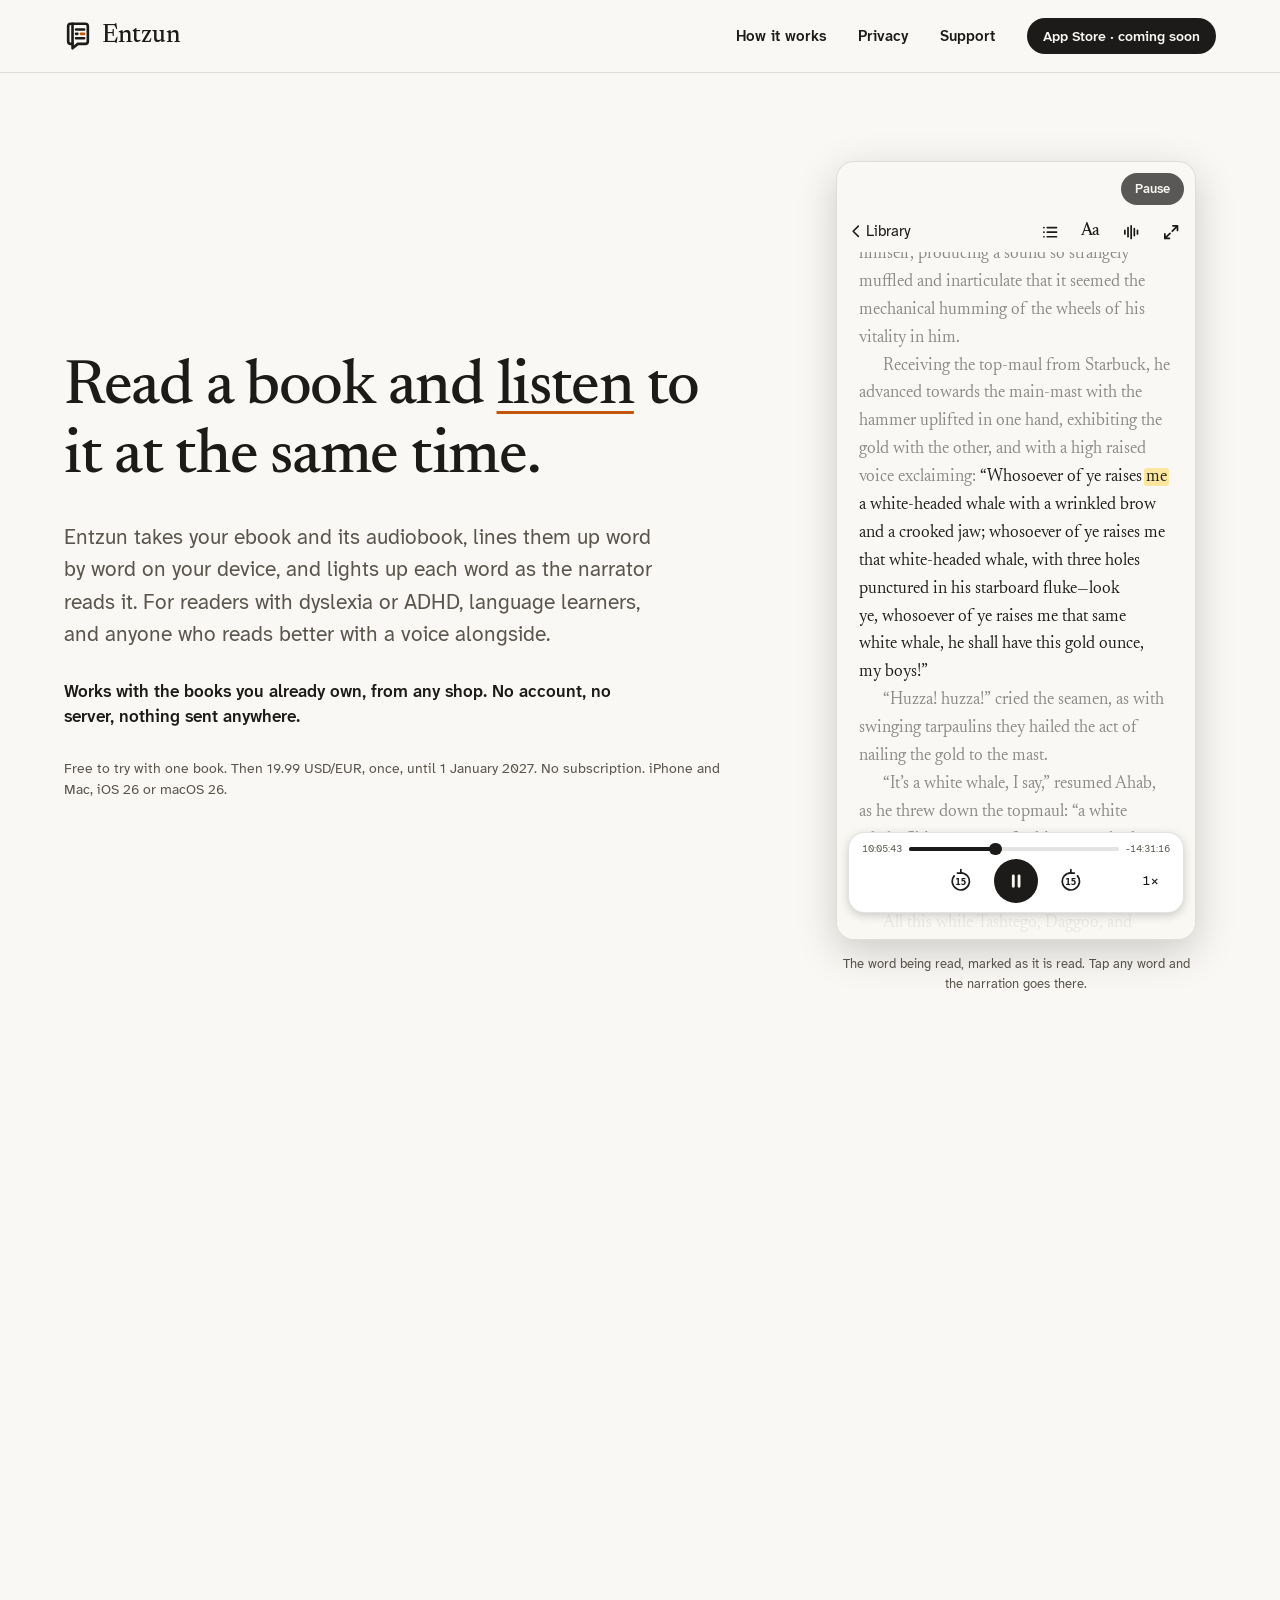
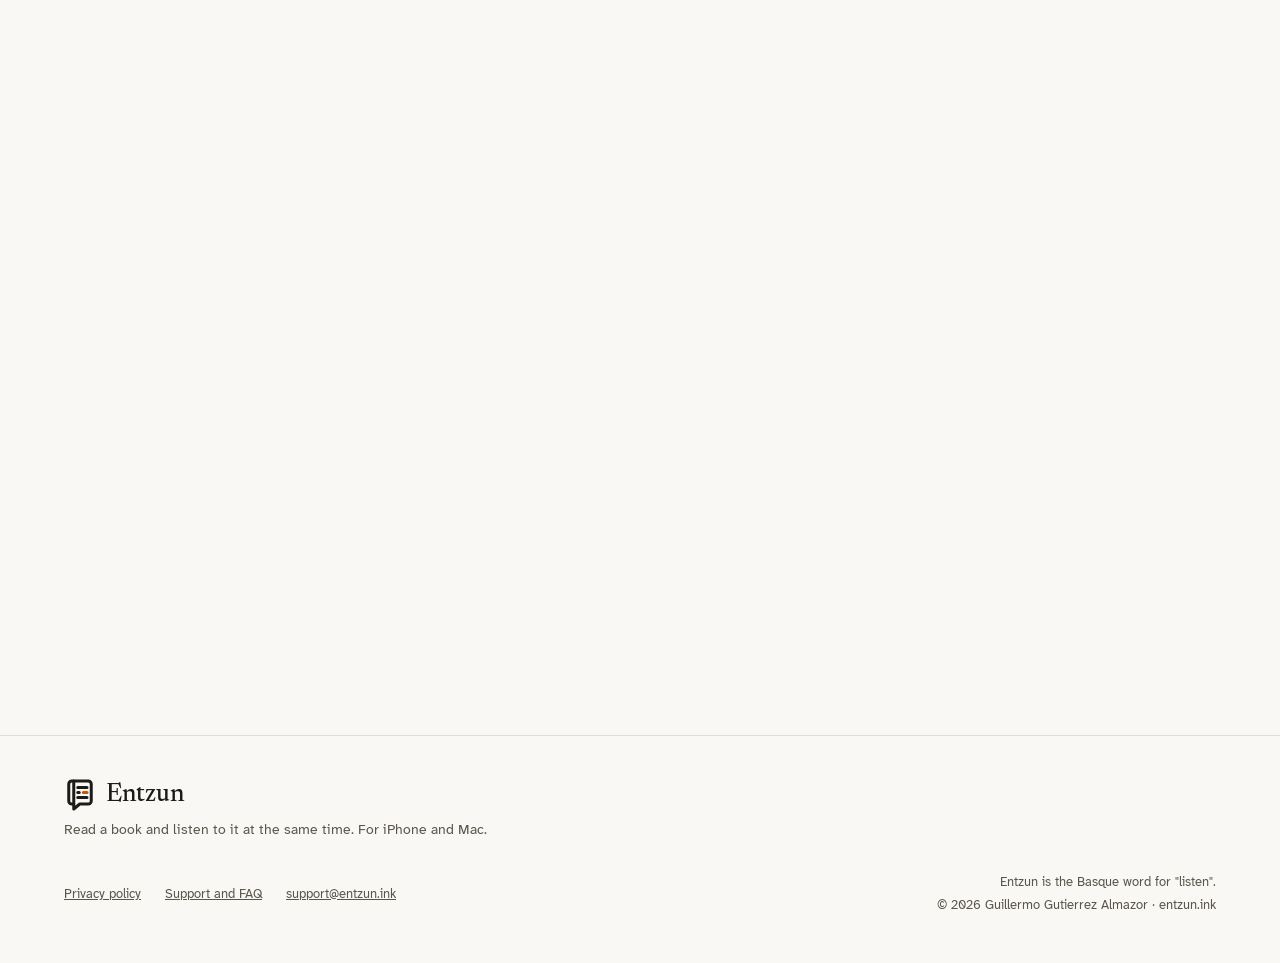
==== commit d24ce916: "Give each "Who it is for" case a picture The three cards were text only, in a section that is about " ====
--- a/index.html
+++ b/index.html
@@ -108,14 +108,27 @@
       </div>
       <div class="grid-3">
         <div class="card">
+          <div class="who-art who-art-face" aria-hidden="true" data-walk-art>
+            <p class="walk" data-walk>Call me <span class="w is-now">Ishmael</span>. Some years ago, never mind how long precisely.</p>
+            <span class="who-art-note">OpenDyslexic, wide spacing</span>
+          </div>
           <h3 class="h3">If a page of text is hard going.</h3>
           <p class="muted">Hearing each word as you see it is one of the oldest ways to make reading stick. Dyslexic readers, readers with ADHD and readers with low vision have used paired text and audio for decades. Entzun does it with any book, at your speed, in the typeface and spacing that work for you.</p>
         </div>
         <div class="card">
+          <div class="who-art who-art-audio" aria-hidden="true" data-walk-art>
+            <span class="wave"><i style="--h: 11.5px"></i><i style="--h: 13.2px"></i><i style="--h: 17.6px"></i><i style="--h: 13.3px"></i><i style="--h: 13.6px"></i><i style="--h: 14.2px"></i><i style="--h: 10.5px"></i><i style="--h: 15.3px"></i><i style="--h: 18.5px"></i><i style="--h: 21.6px"></i><i style="--h: 11.9px"></i><i style="--h: 13.4px"></i><i style="--h: 10.3px"></i><i style="--h: 19.3px"></i><i style="--h: 20.3px"></i><i style="--h: 13.0px"></i><i style="--h: 28.2px"></i><i style="--h: 26.2px"></i><i style="--h: 19.2px"></i><i style="--h: 17.2px"></i><i style="--h: 12.2px"></i><i style="--h: 12.0px"></i><i style="--h: 21.7px"></i><i style="--h: 14.4px"></i><i style="--h: 15.2px"></i><i style="--h: 13.9px"></i><i style="--h: 10.2px"></i><i style="--h: 16.0px"></i><i style="--h: 17.7px"></i><i style="--h: 25.6px"></i><i style="--h: 20.6px"></i><i style="--h: 20.5px"></i><i style="--h: 16.2px"></i><i style="--h: 16.7px"></i><i style="--h: 14.7px"></i><i style="--h: 13.7px"></i><i style="--h: 24.0px"></i><i style="--h: 23.5px"></i><i style="--h: 19.7px"></i><i style="--h: 16.4px"></i><i style="--h: 11.4px"></i><i style="--h: 10.5px"></i><i style="--h: 11.3px"></i><i style="--h: 8.9px"></i><i style="--h: 15.2px"></i><i style="--h: 11.1px"></i></span>
+            <p class="walk" data-walk>It is a way I have of driving off the <span class="w is-now">spleen</span>, and regulating the circulation.</p>
+          </div>
           <h3 class="h3">If audio alone loses you.</h3>
           <p class="muted">Audiobooks are easy to drift out of. With the page in front of you, a wandering mind has somewhere to land, and a tap on any word takes the narrator back to it.</p>
         </div>
         <div class="card">
+          <div class="who-art who-art-lang" aria-hidden="true" data-walk-art data-walk-tap>
+            <p class="walk" data-walk>En un lugar de la <span class="w is-now">Mancha</span>, de cuyo nombre no quiero acordarme.</p>
+            <span class="who-chips"><span class="chip">1×</span><span class="who-art-note">Español</span></span>
+            <span class="who-tap"></span>
+          </div>
           <h3 class="h3">If you are reading in a second language.</h3>
           <p class="muted">See the spelling while you hear the pronunciation, slow the narrator to 1×, and tap a sentence as many times as you need. Nothing is looked up or sent anywhere.</p>
         </div>
--- a/assets/site.css
+++ b/assets/site.css
@@ -21,7 +21,6 @@
   --warn: #A8480A;
   --mark-wash: rgba(255, 213, 74, 0.5);
   --veil: rgba(250, 248, 244, 0.85);
-  --canvas: #EAE5DA;
   --mark-rule: #C2570B;
   --shadow-modal: 0 12px 40px rgba(0, 0, 0, 0.18);
   --font-book: "Newsreader", Georgia, "Times New Roman", serif;
@@ -42,7 +41,6 @@
     --warn: #FFB340;
     --mark-wash: rgba(255, 200, 61, 0.3);
     --veil: rgba(18, 19, 22, 0.85);
-    --canvas: #0B0C0E;
     --mark-rule: #FFB340;
     --shadow-modal: 0 12px 40px rgba(0, 0, 0, 0.5);
   }
@@ -198,12 +196,10 @@
 .site-nav a { text-decoration: none; }
 .site-nav a[aria-current="page"] { border-bottom: 2px solid var(--ink); padding-bottom: 2px; }
 
-/* Sections: each one a panel on the canvas, with the canvas showing between them. */
-body.home { background: var(--canvas); }
-.home main { display: flex; flex-direction: column; gap: 14px; padding: 14px; }
-.home .hero, .home .section { background: var(--paper); border-radius: 24px; overflow: hidden; }
-.home .site-header { border-bottom: none; }
+/* Sections */
 .section { padding: 72px 0; }
+.section.rule { border-top: 1px solid var(--hairline); }
+.section.well { background: var(--well); }
 .section.ink { background: var(--ink); color: var(--paper); }
 .section.ink .eyebrow { color: #A49E94; }
 .section.ink p { color: #E6E3DD; }
@@ -226,7 +222,7 @@
 .two-col > .rest { flex-grow: 1; display: flex; flex-direction: column; gap: 16px; }
 
 .card { padding: 28px; background: var(--well); border-radius: 12px; display: flex; flex-direction: column; gap: 12px; }
-.section.well .card { gap: 16px; }
+.section.well .card { background: var(--paper); gap: 16px; }
 .card .numeral { font-family: var(--font-book); font-size: 40px; line-height: 1; font-weight: 500; color: var(--ink-secondary); }
 .feature { display: flex; flex-direction: column; gap: 10px; }
 .feature svg { width: 24px; height: 24px; }
@@ -235,10 +231,16 @@
 .feature p { color: var(--ink-secondary); }
 .feature a { color: var(--ink); }
 
-/* Scroll focus, only with script and without Reduce Motion; see site.js. Only the contents move. */
-.js-focus .home main > * > .wrap { transition: opacity 0.6s ease, transform 0.8s cubic-bezier(0.2, 0.7, 0.2, 1); }
-.js-focus .home main > :not(.is-focus) > .wrap { opacity: 0.5; }
-.js-focus .home main > :not(.is-seen) > .wrap { opacity: 0; transform: translateY(32px); }
+/* Scroll pinning, only with script and without Reduce Motion; see site.js. Each section's contents
+   hold still for a stretch of scrolling, then give way to the next, on one plain sheet of paper. */
+.js-pin .home main > :not(:last-child)::after { content: ""; display: block; height: var(--pin-room, 90vh); }
+.js-pin .home main > * > .wrap { position: sticky; top: var(--stick, 0px); }
+.js-pin .home .section.rule { border-top: none; }
+.js-pin .home .section.well, .js-pin .home .section.ink { background: none; color: var(--ink); }
+.js-pin .home .section.well .card { background: var(--well); }
+.js-pin .home .section.ink .eyebrow { color: var(--ink-secondary); }
+.js-pin .home .section.ink p { color: var(--ink-secondary); }
+.js-pin .home .pill.outline { color: var(--ink); border-color: var(--hairline); }
 
 /* Hero */
 .hero { padding: 88px 0 72px; }
@@ -263,6 +265,29 @@
 .spotlight > div:not(.loop) { display: flex; flex-direction: column; gap: 16px; max-width: 560px; }
 .spotlight p { color: var(--ink-secondary); }
 .features { padding-top: 24px; border-top: 1px solid var(--hairline); }
+
+/* Who it is for: a small picture of each reader's case, played once when it comes into view */
+.who-art {
+  position: relative; height: 150px; margin-bottom: 8px; padding: 16px 18px; border-radius: 8px; overflow: hidden;
+  background: var(--paper); display: flex; flex-direction: column; justify-content: center; gap: 12px;
+}
+.walk { margin: 0; font-family: var(--font-book); font-size: 17px; line-height: 1.5; color: var(--ink); }
+.walk .w { padding: 0 2px; margin: 0 -2px; border-radius: 3px; }
+.walk .w.is-now { background: var(--mark-wash); }
+.who-art-note { font-size: 11px; letter-spacing: 0.08em; text-transform: uppercase; color: var(--ink-secondary); }
+.who-art-face .walk { font-family: "OpenDyslexic", var(--font-ui); font-size: 13px; line-height: 1.9; letter-spacing: 0.04em; word-spacing: 0.2em; }
+.wave { display: flex; align-items: center; justify-content: space-between; height: 32px; }
+.wave i { width: 3px; flex-shrink: 0; height: var(--h); border-radius: 2px; background: var(--ink-secondary); opacity: 0.55; transform-origin: center; }
+.is-playing .wave i { animation: wave 0.9s ease-in-out infinite alternate; }
+.wave i:nth-child(3n) { animation-delay: -0.3s; }
+.wave i:nth-child(3n+1) { animation-delay: -0.6s; }
+.wave i:nth-child(4n) { animation-duration: 0.7s; }
+@keyframes wave { from { transform: scaleY(1); } to { transform: scaleY(0.35); } }
+.who-chips { display: flex; align-items: center; gap: 10px; }
+.chip { height: 26px; padding: 0 10px; border-radius: 13px; border: 1px solid var(--hairline); display: inline-flex; align-items: center; font-size: 13px; font-variant-numeric: tabular-nums; color: var(--ink); }
+.who-tap { position: absolute; left: 0; top: 0; width: 34px; height: 34px; margin: -17px 0 0 -17px; border-radius: 50%; background: var(--ink); opacity: 0; pointer-events: none; }
+.who-tap.is-on { animation: emu-tap 0.7s ease-out; }
+@media (prefers-reduced-motion: reduce) { .is-playing .wave i { animation: none; } }
 
 /* Accessibility */
 .face-list { display: flex; flex-direction: column; gap: 8px; padding-top: 8px; border-top: 1px solid var(--hairline); }
@@ -299,7 +324,7 @@
 .library .shot-mac { width: 668px; border-radius: 12px 12px 0 0; border-bottom: none; }
 
 /* Footer */
-.site-footer { padding: 32px 0 48px; }
+.site-footer { border-top: 1px solid var(--hairline); padding: 40px 0 48px; }
 .site-footer .wrap { display: flex; flex-direction: column; gap: 32px; }
 .footer-top { display: flex; align-items: center; justify-content: space-between; gap: 32px; }
 .footer-top > div { display: flex; flex-direction: column; gap: 4px; }
@@ -350,8 +375,6 @@
   .site-nav { gap: 18px; font-size: 14px; }
   .site-nav .hide-phone { display: none; }
   .section { padding: 40px 0; }
-  .home main { gap: 8px; padding: 8px; }
-  .home .hero, .home .section { border-radius: 16px; }
   .section-head.split { flex-direction: column; align-items: flex-start; gap: 16px; }
   .stack { gap: 20px; }
   .grid-3, .grid-3.loose, .grid-2 { grid-template-columns: minmax(0, 1fr); gap: 16px; }
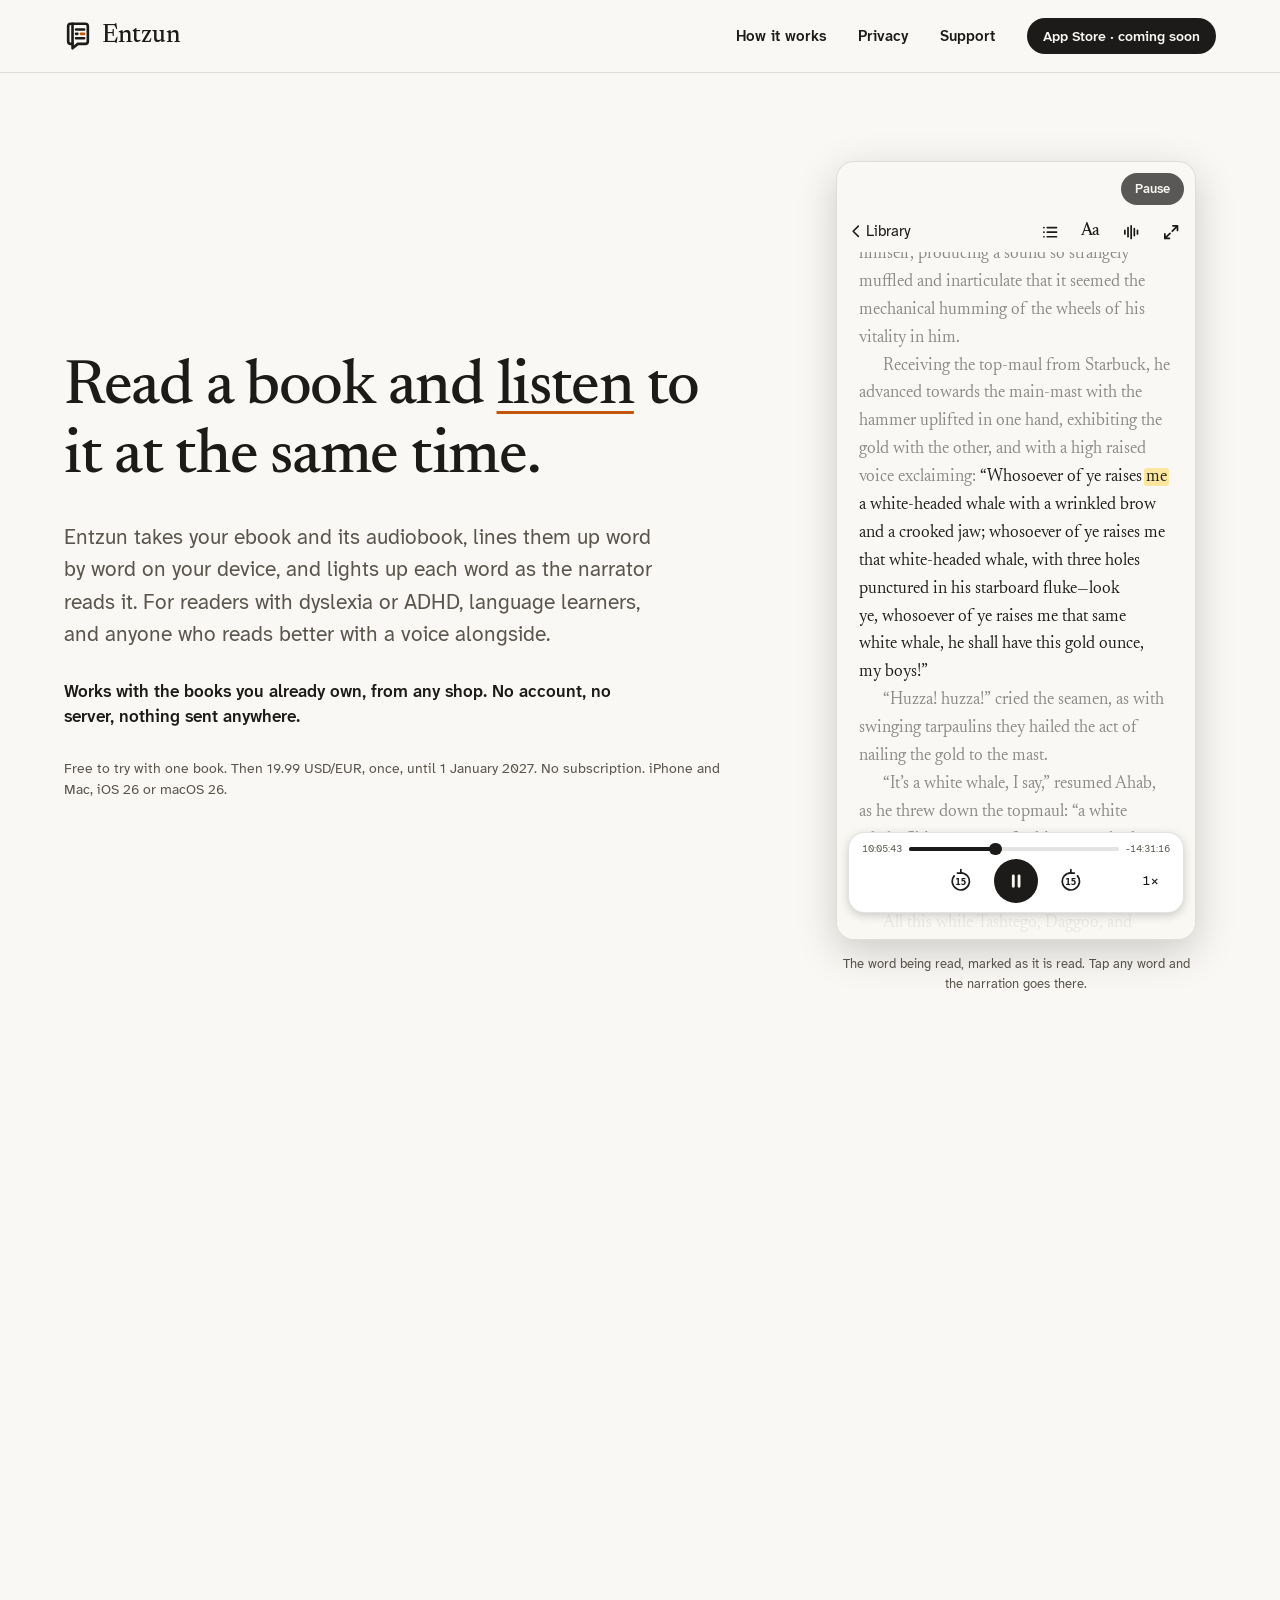
==== commit 7d8c18e5: "Add pictures to the rest of the home page and split the reader section Several sections were still t" ====
--- a/index.html
+++ b/index.html
@@ -192,16 +192,27 @@
       </div>
       <div class="grid-3">
         <div class="card">
+          <div class="who-art files" aria-hidden="true" data-play>
+            <span class="slot" style="--i: 0"><svg viewBox="0 0 16 16" fill="none" stroke="currentColor" stroke-width="1.5" stroke-linecap="round" stroke-linejoin="round"><path d="M2.5 3.5h4A1.5 1.5 0 0 1 8 5v8.5A1.5 1.5 0 0 0 6.5 12h-4zM13.5 3.5h-4A1.5 1.5 0 0 0 8 5v8.5A1.5 1.5 0 0 1 9.5 12h4z"/></svg><span class="slot-text"><span class="slot-kind">Ebook</span><span class="slot-swap"><span class="slot-prompt">Choose an EPUB or text file…</span><span class="slot-name">Moby-Dick.epub</span></span></span><span class="slot-swap slot-end"><span class="slot-prompt">+</span><span class="slot-name">Change</span></span></span>
+            <span class="slot" style="--i: 1"><svg viewBox="0 0 16 16" fill="none" stroke="currentColor" stroke-width="1.5" stroke-linecap="round" stroke-linejoin="round"><path d="M2.5 6.5v3M5.25 4v8M8 2.5v11M10.75 5v6M13.5 6.5v3"/></svg><span class="slot-text"><span class="slot-kind">Audiobook</span><span class="slot-swap"><span class="slot-prompt">Choose an audiobook…</span><span class="slot-name">Moby-Dick.m4b</span></span></span><span class="slot-swap slot-end"><span class="slot-prompt">+</span><span class="slot-name">Change</span></span></span>
+          </div>
           <div class="numeral">1</div>
           <h3 class="h3">Add both files</h3>
           <p class="muted">Pick the ebook, as EPUB or plain text, and the audiobook, as m4b, mp3 or m4a. Entzun keeps its own copy and offers to delete the originals.</p>
         </div>
         <div class="card">
+          <div class="who-art align" aria-hidden="true" data-play>
+            <span class="align-row"><span class="aw" style="--i: 0"><span class="bars"><i style="--h: 13px"></i><i style="--h: 10px"></i><i style="--h: 17px"></i></span><span class="link"></span><span class="word">Call</span></span><span class="aw" style="--i: 1"><span class="bars"><i style="--h: 21px"></i><i style="--h: 8px"></i></span><span class="link"></span><span class="word">me</span></span><span class="aw" style="--i: 2"><span class="bars"><i style="--h: 6px"></i><i style="--h: 21px"></i><i style="--h: 14px"></i><i style="--h: 13px"></i><i style="--h: 12px"></i><i style="--h: 21px"></i></span><span class="link"></span><span class="word">Ishmael.</span></span><span class="aw" style="--i: 3"><span class="bars"><i style="--h: 21px"></i><i style="--h: 18px"></i><i style="--h: 10px"></i></span><span class="link"></span><span class="word">Some</span></span><span class="aw" style="--i: 4"><span class="bars"><i style="--h: 13px"></i><i style="--h: 10px"></i><i style="--h: 22px"></i><i style="--h: 18px"></i></span><span class="link"></span><span class="word">years</span></span><span class="aw" style="--i: 5"><span class="bars"><i style="--h: 6px"></i><i style="--h: 8px"></i></span><span class="link"></span><span class="word">ago,</span></span></span>
+            <span class="who-art-note">Heard, then lined up word by word</span>
+          </div>
           <div class="numeral">2</div>
           <h3 class="h3">It syncs on your device</h3>
           <p class="muted">The speech recogniser built into iOS and macOS transcribes the narration, and Entzun lines it up with the text word by word. A long book takes minutes, once, and you can start reading as soon as the first chapter is done.</p>
         </div>
         <div class="card">
+          <div class="who-art mini-page" aria-hidden="true" data-walk-art data-walk-rest="15">
+            <p class="walk"><span class="rc">Receiving the top-maul from Starbuck, he advanced towards the main-mast. </span><span data-walk>“Whosoever of ye raises me a white-headed <span class="w is-now">whale</span> with a wrinkled brow and a crooked jaw;</span></p>
+          </div>
           <div class="numeral">3</div>
           <h3 class="h3">Read and listen</h3>
           <p class="muted">Open the book and the narration starts where you left off. The word being spoken is marked, and the sentence being read stays in the middle of the page.</p>
@@ -223,6 +234,11 @@
         <img class="shot-mac" src="assets/screens/reader-mac-narrating.png" width="1280" height="800" alt="The reader on Mac: a column of text with the spoken word highlighted and the player card floating below it">
         <img class="shot-phone" src="assets/screens/reader-iphone-narrating-dark.png" width="390" height="844" alt="The reader on iPhone in the Night theme, the same page with the spoken word highlighted">
       </div>
+    </div>
+  </section>
+
+  <section class="section well">
+    <div class="wrap stack">
       <div class="spotlight">
         <div class="loop">
           <div class="shot-phone emu is-hidden" data-reader-emu="hide" role="img" aria-label="The Entzun reader on iPhone: a tap on Hide controls clears the toolbar and the player away, the narration carries on with only the page and a slim player left, and a tap on Show controls brings them back">
@@ -274,6 +290,11 @@
           <p>One tap and the toolbar, the player and the clock leave the screen. The page stays, edge to edge, and the narration carries on.</p>
         </div>
       </div>
+    </div>
+  </section>
+
+  <section class="section well">
+    <div class="wrap stack">
       <div class="spotlight flip">
         <div class="loop">
           <div class="shot-phone emu" data-reader-emu role="img" aria-label="The Entzun reader on iPhone: a tap on a word in the next paragraph, and the marker and the narration move there">
@@ -325,6 +346,11 @@
           <p>Every word on the page is a place in the recording. Tap one and the narration jumps there; scroll away and a pill takes you back.</p>
         </div>
       </div>
+    </div>
+  </section>
+
+  <section class="section well">
+    <div class="wrap stack">
       <div class="grid-3 loose features">
         <div class="feature">
           <svg viewBox="0 0 16 16" fill="none" stroke="currentColor" stroke-width="1.5" stroke-linecap="round" stroke-linejoin="round" aria-hidden="true"><path d="M3 4.5h10M3 8h10M3 11.5h6"/></svg>
@@ -404,6 +430,10 @@
       <div class="lead">
         <div class="eyebrow">Price</div>
         <h2 class="display">One price. No account.</h2>
+        <div class="price-chart" role="img" aria-label="What 24.99 comes to over five years: paid once, it stays 24.99; paid every year, it comes to 124.95." data-play>
+          <span class="pc-legend"><span><i class="pc-key pc-key-once"></i>Entzun, once</span><span><i class="pc-key pc-key-sub"></i>A yearly subscription at the same price</span></span>
+          <span class="pc-plot"><span class="pc-col" style="--n: 1"><span class="pc-bar"></span><span class="pc-year">Year 1</span></span><span class="pc-col" style="--n: 2"><span class="pc-bar"></span><span class="pc-year">Year 2</span></span><span class="pc-col" style="--n: 3"><span class="pc-bar"></span><span class="pc-year">Year 3</span></span><span class="pc-col" style="--n: 4"><span class="pc-bar"></span><span class="pc-year">Year 4</span></span><span class="pc-col" style="--n: 5"><span class="pc-bar"></span><span class="pc-year">Year 5</span></span><span class="pc-once"><span>24.99</span></span><span class="pc-total">124.95</span></span>
+        </div>
       </div>
       <div class="rest">
         <p class="muted price-body">Entzun is free to download, with one book unlocked in full, so you can see your own files line up before you pay anything. Unlocking it for every book is 24.99 USD/EUR, once, for iPhone and Mac together, or 19.99 until 1 January 2027. Family Sharing covers everyone in your household.</p>
@@ -417,6 +447,10 @@
       <div class="lead">
         <div class="eyebrow">Privacy</div>
         <h2 class="display">Your books never leave your device. Neither does anything about you.</h2>
+        <div class="priv-art" role="img" aria-label="On your devices: your books, their recordings, the transcription, where you are in each, and your settings. Sent to Entzun: nothing." data-play>
+          <span class="priv-col"><span class="priv-head">On your devices</span><span class="priv-row" style="--i: 0"><svg viewBox="0 0 16 16" fill="none" stroke="currentColor" stroke-width="1.5" stroke-linecap="round" stroke-linejoin="round"><path d="M2.5 3.5h4A1.5 1.5 0 0 1 8 5v8.5A1.5 1.5 0 0 0 6.5 12h-4zM13.5 3.5h-4A1.5 1.5 0 0 0 8 5v8.5A1.5 1.5 0 0 1 9.5 12h4z"/></svg>Your books</span><span class="priv-row" style="--i: 1"><svg viewBox="0 0 16 16" fill="none" stroke="currentColor" stroke-width="1.5" stroke-linecap="round" stroke-linejoin="round"><path d="M2.5 6.5v3M5.25 4v8M8 2.5v11M10.75 5v6M13.5 6.5v3"/></svg>Their recordings</span><span class="priv-row" style="--i: 2"><svg viewBox="0 0 16 16" fill="none" stroke="currentColor" stroke-width="1.5" stroke-linecap="round" stroke-linejoin="round"><path d="M3 4.5h10M3 8h10M3 11.5h6"/></svg>The transcription</span><span class="priv-row" style="--i: 3"><svg viewBox="0 0 16 16" fill="none" stroke="currentColor" stroke-width="1.5" stroke-linecap="round" stroke-linejoin="round"><path d="M4.5 2.5h7v11L8 11l-3.5 2.5z"/></svg>Where you are in each</span><span class="priv-row" style="--i: 4"><span class="priv-aa">Aa</span>Your settings</span></span>
+          <span class="priv-col priv-none"><span class="priv-head">Sent to Entzun</span><span class="priv-nothing">Nothing</span></span>
+        </div>
       </div>
       <div class="rest" style="font-size: 17px; line-height: 1.6;">
         <p>There are no accounts, no analytics, no crash reporter and no third-party code of any kind. Transcription happens on the device, with the speech recogniser Apple ships in the system. Entzun has no server and looks nothing up. The one place your books go is your own iCloud, if you are signed in, so that your other devices can have them; that is storage Apple runs for you, not for us.</p>
@@ -433,9 +467,12 @@
         <h2 class="title-detail">What Entzun needs from you</h2>
         <p class="muted">An iPhone on iOS 26 or a Mac on macOS 26, and two things more. The free book lets you check both before you pay.</p>
       </div>
-      <div class="grid-2 muted" style="flex-grow: 1;">
-        <p><strong>Both files, yours.</strong> The ebook and the audiobook, as files you can open. <a href="#books">Where to find them.</a></p>
-        <p><strong>The same text, read in full.</strong> An abridged recording or a different edition will not line up with the words on the page.</p>
+      <div class="rest">
+        <div class="needs-art" aria-hidden="true" data-play><span class="need" style="--i: 0"><svg viewBox="0 0 16 16" fill="none" stroke="currentColor" stroke-width="1.5" stroke-linecap="round" stroke-linejoin="round"><rect x="1.5" y="3" width="9" height="7" rx="1"/><path d="M1 12.5h10.5"/><rect x="11.5" y="5.5" width="3.5" height="7" rx="0.75"/></svg><span class="need-text"><b>iPhone or Mac</b><small>iOS 26 or macOS 26</small></span><span class="tick"><svg viewBox="0 0 16 16" fill="none" stroke="currentColor" stroke-width="2" stroke-linecap="round" stroke-linejoin="round"><path d="M4 8.5l2.5 2.5L12 5.5"/></svg></span></span><span class="need" style="--i: 1"><svg viewBox="0 0 16 16" fill="none" stroke="currentColor" stroke-width="1.5" stroke-linecap="round" stroke-linejoin="round"><path d="M2.5 3.5h4A1.5 1.5 0 0 1 8 5v8.5A1.5 1.5 0 0 0 6.5 12h-4zM13.5 3.5h-4A1.5 1.5 0 0 0 8 5v8.5A1.5 1.5 0 0 1 9.5 12h4z"/></svg><span class="need-text"><b>The ebook</b><small>EPUB or plain text</small></span><span class="tick"><svg viewBox="0 0 16 16" fill="none" stroke="currentColor" stroke-width="2" stroke-linecap="round" stroke-linejoin="round"><path d="M4 8.5l2.5 2.5L12 5.5"/></svg></span></span><span class="need" style="--i: 2"><svg viewBox="0 0 16 16" fill="none" stroke="currentColor" stroke-width="1.5" stroke-linecap="round" stroke-linejoin="round"><path d="M2.5 6.5v3M5.25 4v8M8 2.5v11M10.75 5v6M13.5 6.5v3"/></svg><span class="need-text"><b>Its audiobook</b><small>m4b, mp3 or m4a</small></span><span class="tick"><svg viewBox="0 0 16 16" fill="none" stroke="currentColor" stroke-width="2" stroke-linecap="round" stroke-linejoin="round"><path d="M4 8.5l2.5 2.5L12 5.5"/></svg></span></span></div>
+        <div class="grid-2 muted">
+          <p><strong>Both files, yours.</strong> The ebook and the audiobook, as files you can open. <a href="#books">Where to find them.</a></p>
+          <p><strong>The same text, read in full.</strong> An abridged recording or a different edition will not line up with the words on the page.</p>
+        </div>
       </div>
     </div>
   </section>
--- a/assets/site.css
+++ b/assets/site.css
@@ -241,6 +241,13 @@
 .js-pin .home .section.ink .eyebrow { color: var(--ink-secondary); }
 .js-pin .home .section.ink p { color: var(--ink-secondary); }
 .js-pin .home .pill.outline { color: var(--ink); border-color: var(--hairline); }
+.js-pin .home main > :last-child {
+  min-height: calc(100vh - var(--footer-height, 0px)); display: flex; flex-direction: column; justify-content: center;
+  background: var(--well);
+}
+.js-pin .home main > :last-child .need { background: var(--paper); }
+.js-pin .home main > :last-child > .wrap { position: static; }
+.js-pin .home .site-footer { border-top: none; background: var(--well); }
 
 /* Hero */
 .hero { padding: 88px 0 72px; }
@@ -257,14 +264,13 @@
 
 /* Reader section */
 .reader-pair { display: flex; align-items: flex-end; gap: 24px; }
-.reader-pair .shot-mac { width: 828px; }
-.reader-pair .shot-phone { width: 300px; }
-.spotlight { display: flex; align-items: center; gap: 64px; padding-top: 24px; border-top: 1px solid var(--hairline); }
-.spotlight .shot-phone, .spotlight .loop { width: 300px; flex-shrink: 0; }
+.reader-pair .shot-mac { width: min(828px, 80vh); }
+.reader-pair .shot-phone { width: min(300px, 26vh); }
+.spotlight { display: flex; align-items: center; gap: 64px; }
+.spotlight .shot-phone, .spotlight .loop { width: min(300px, 34vh); flex-shrink: 0; }
 .spotlight.flip { flex-direction: row-reverse; justify-content: space-between; }
 .spotlight > div:not(.loop) { display: flex; flex-direction: column; gap: 16px; max-width: 560px; }
 .spotlight p { color: var(--ink-secondary); }
-.features { padding-top: 24px; border-top: 1px solid var(--hairline); }
 
 /* Who it is for: a small picture of each reader's case, played once when it comes into view */
 .who-art {
@@ -288,6 +294,87 @@
 .who-tap { position: absolute; left: 0; top: 0; width: 34px; height: 34px; margin: -17px 0 0 -17px; border-radius: 50%; background: var(--ink); opacity: 0; pointer-events: none; }
 .who-tap.is-on { animation: emu-tap 0.7s ease-out; }
 @media (prefers-reduced-motion: reduce) { .is-playing .wave i { animation: none; } }
+
+/* Pictures that play once when they come into view: without .js-play, or once played, they show
+   their finished state. See site.js. */
+
+/* How it works */
+.files { gap: 8px; }
+.slot {
+  display: flex; align-items: center; gap: 10px; height: 52px; padding: 0 12px; border-radius: 10px;
+  background: var(--well); border: 1px solid var(--hairline); transition: background-color 0.3s ease, border-color 0.3s ease;
+}
+.slot > svg { width: 20px; height: 20px; flex-shrink: 0; }
+.slot-text { flex-grow: 1; min-width: 0; display: flex; flex-direction: column; gap: 1px; }
+.slot-kind { font-size: 10px; letter-spacing: 0.08em; text-transform: uppercase; color: var(--ink-secondary); }
+.slot-swap { display: grid; font-size: 13px; white-space: nowrap; }
+.slot-swap > span { grid-area: 1 / 1; overflow: hidden; text-overflow: ellipsis; transition: opacity 0.3s ease; }
+.slot-prompt { opacity: 0; color: var(--ink-secondary); }
+.slot-end { font-size: 12px; font-weight: 600; color: var(--ink-secondary); }
+.js-play .files:not(.is-played) .slot { background: transparent; border-style: dashed; border-color: var(--ink-secondary); }
+.js-play .files:not(.is-played) .slot-prompt { opacity: 1; }
+.js-play .files:not(.is-played) .slot-name { opacity: 0; }
+.align { gap: 14px; }
+.align-row { display: flex; justify-content: space-between; align-items: flex-end; }
+.aw { display: flex; flex-direction: column; align-items: center; gap: 0; }
+.aw .bars { display: flex; align-items: center; gap: 2px; height: 24px; }
+.aw .bars i { width: 2px; height: var(--h); border-radius: 1px; background: var(--ink-secondary); opacity: 0.6; }
+.aw .link { width: 1px; height: 22px; margin: 4px 0; background: var(--mark-rule); transform-origin: top; transition: transform 0.3s ease; }
+.aw .word { font-family: var(--font-book); font-size: 16px; transition: opacity 0.3s ease; }
+.js-play .align:not(.is-played) .link { transform: scaleY(0); }
+.js-play .align:not(.is-played) .word { opacity: 0.4; }
+.mini-page .walk { font-size: 15px; }
+.mini-page .rc { opacity: 0.5; }
+
+/* Price */
+.price-chart { display: flex; flex-direction: column; gap: 14px; max-width: 440px; margin-top: 12px; }
+.pc-legend { display: flex; flex-wrap: wrap; gap: 6px 18px; font-size: 13px; color: var(--ink-secondary); }
+.pc-legend > span { display: inline-flex; align-items: center; gap: 8px; }
+.pc-key { width: 14px; border-radius: 2px; }
+.pc-key-once { height: 3px; background: var(--mark-rule); }
+.pc-key-sub { height: 10px; background: var(--hairline); border: 1px solid var(--ink-secondary); }
+.pc-plot { position: relative; height: 170px; display: grid; grid-template-columns: repeat(5, 1fr); gap: 12px; padding-bottom: 22px; border-bottom: 1px solid var(--hairline); }
+.pc-col { position: relative; display: flex; align-items: flex-end; }
+.pc-bar { width: 100%; height: calc(var(--n) * 20%); border-radius: 4px 4px 0 0; background: var(--hairline); border: 1px solid var(--ink-secondary); border-bottom: none; transform-origin: bottom; transition: transform 0.45s cubic-bezier(0.2, 0.7, 0.2, 1); transition-delay: calc(0.25s + var(--n) * 0.18s); }
+.pc-year { position: absolute; left: 0; right: 0; bottom: -22px; text-align: center; font-size: 11px; color: var(--ink-secondary); }
+.pc-once { position: absolute; left: 0; right: 0; bottom: calc(22px + (100% - 22px) * 0.2); height: 3px; border-radius: 2px; background: var(--mark-rule); }
+.pc-once span, .pc-total { position: absolute; font-size: 13px; font-weight: 700; font-variant-numeric: tabular-nums; color: var(--ink); }
+.pc-once span { left: 0; bottom: 8px; padding: 0 6px; margin-left: -6px; background: var(--paper); border-radius: 4px; }
+.pc-total { right: 0; top: -20px; }
+.js-play .price-chart:not(.is-played) .pc-bar { transform: scaleY(0); }
+.js-play .price-chart:not(.is-played) .pc-total { opacity: 0; }
+.pc-total { transition: opacity 0.3s ease 1.3s; }
+
+/* Privacy */
+.priv-art { display: grid; grid-template-columns: 1.3fr 1fr; gap: 12px; max-width: 460px; margin-top: 12px; }
+.priv-col { display: flex; flex-direction: column; gap: 8px; padding: 16px; border-radius: 12px; background: var(--well); color: var(--ink); }
+.priv-head { font-size: 11px; letter-spacing: 0.08em; text-transform: uppercase; color: var(--ink-secondary); margin-bottom: 2px; }
+.priv-row { display: flex; align-items: center; gap: 10px; font-size: 14px; transition: opacity 0.3s ease, transform 0.3s ease; }
+.priv-row svg { width: 16px; height: 16px; flex-shrink: 0; }
+.priv-aa { width: 16px; flex-shrink: 0; font-family: var(--font-book); font-size: 14px; font-weight: 500; text-align: center; }
+.priv-none { background: transparent; border: 1px dashed var(--ink-secondary); }
+html:not(.js-pin) .section.ink .priv-none { border-color: rgba(230, 227, 221, 0.4); color: #E6E3DD; }
+html:not(.js-pin) .section.ink .priv-none .priv-head { color: #A49E94; }
+.priv-nothing { flex-grow: 1; display: flex; align-items: center; justify-content: center; font-family: var(--font-book); font-size: 26px; font-weight: 500; transition: opacity 0.4s ease 2.2s; }
+.js-play .priv-art:not(.is-played) .priv-row { opacity: 0; transform: translateY(6px); }
+.js-play .priv-art:not(.is-played) .priv-nothing { opacity: 0; }
+
+/* Before you buy */
+.needs-art { display: grid; grid-template-columns: repeat(3, minmax(0, 1fr)); gap: 12px; margin-bottom: 8px; }
+.need { position: relative; display: flex; align-items: center; gap: 10px; padding: 14px 40px 14px 14px; border-radius: 12px; background: var(--well); color: var(--ink); }
+.need > svg { width: 22px; height: 22px; flex-shrink: 0; }
+.need-text { display: flex; flex-direction: column; gap: 2px; min-width: 0; }
+.need-text b { font-size: 14px; }
+.need-text small { font-size: 12px; color: var(--ink-secondary); }
+.tick { position: absolute; right: 12px; top: 50%; width: 20px; height: 20px; margin-top: -10px; border-radius: 50%; background: var(--ink); color: var(--paper); display: flex; align-items: center; justify-content: center; transition: transform 0.35s cubic-bezier(0.3, 1.6, 0.5, 1), opacity 0.2s ease; }
+.tick svg { width: 12px; height: 12px; }
+.js-play .needs-art:not(.is-played) .tick { transform: scale(0); opacity: 0; }
+
+/* Staggered starts for the pictures above; after their transitions, which would reset them. */
+.slot, .slot-swap > span { transition-delay: calc(0.4s + var(--i) * 0.6s); }
+.aw .link, .aw .word { transition-delay: calc(0.3s + var(--i) * 0.3s); }
+.priv-row { transition-delay: calc(0.2s + var(--i) * 0.3s); }
+.tick { transition-delay: calc(0.3s + var(--i) * 0.4s); }
 
 /* Accessibility */
 .face-list { display: flex; flex-direction: column; gap: 8px; padding-top: 8px; border-top: 1px solid var(--hairline); }
@@ -314,6 +401,7 @@
 /* Where to get books */
 .book-sources { list-style: none; margin: 0; padding: 0; }
 .book-sources li { padding: 14px 0; border-top: 1px solid var(--hairline); }
+.book-sources li:first-child { border-top: none; padding-top: 0; }
 .book-sources li:last-child { border-bottom: 1px solid var(--hairline); }
 
 /* Price */
@@ -388,6 +476,8 @@
   .footer-legal { align-items: flex-start; }
   .shot-phone, .hero-shot .shot-phone, .reader-pair .shot-phone, .spotlight .shot-phone, .spotlight .loop { width: min(350px, 100%); }
   .reader-pair { flex-direction: column; align-items: flex-start; }
+  .needs-art { grid-template-columns: minmax(0, 1fr); }
+  .priv-art { grid-template-columns: minmax(0, 1fr); }
   .reader-pair .shot-mac { width: 100%; }
   .spotlight, .spotlight.flip { flex-direction: column-reverse; align-items: flex-start; gap: 20px; }
   .library .wrap { flex-direction: column; align-items: flex-start; gap: 24px; }
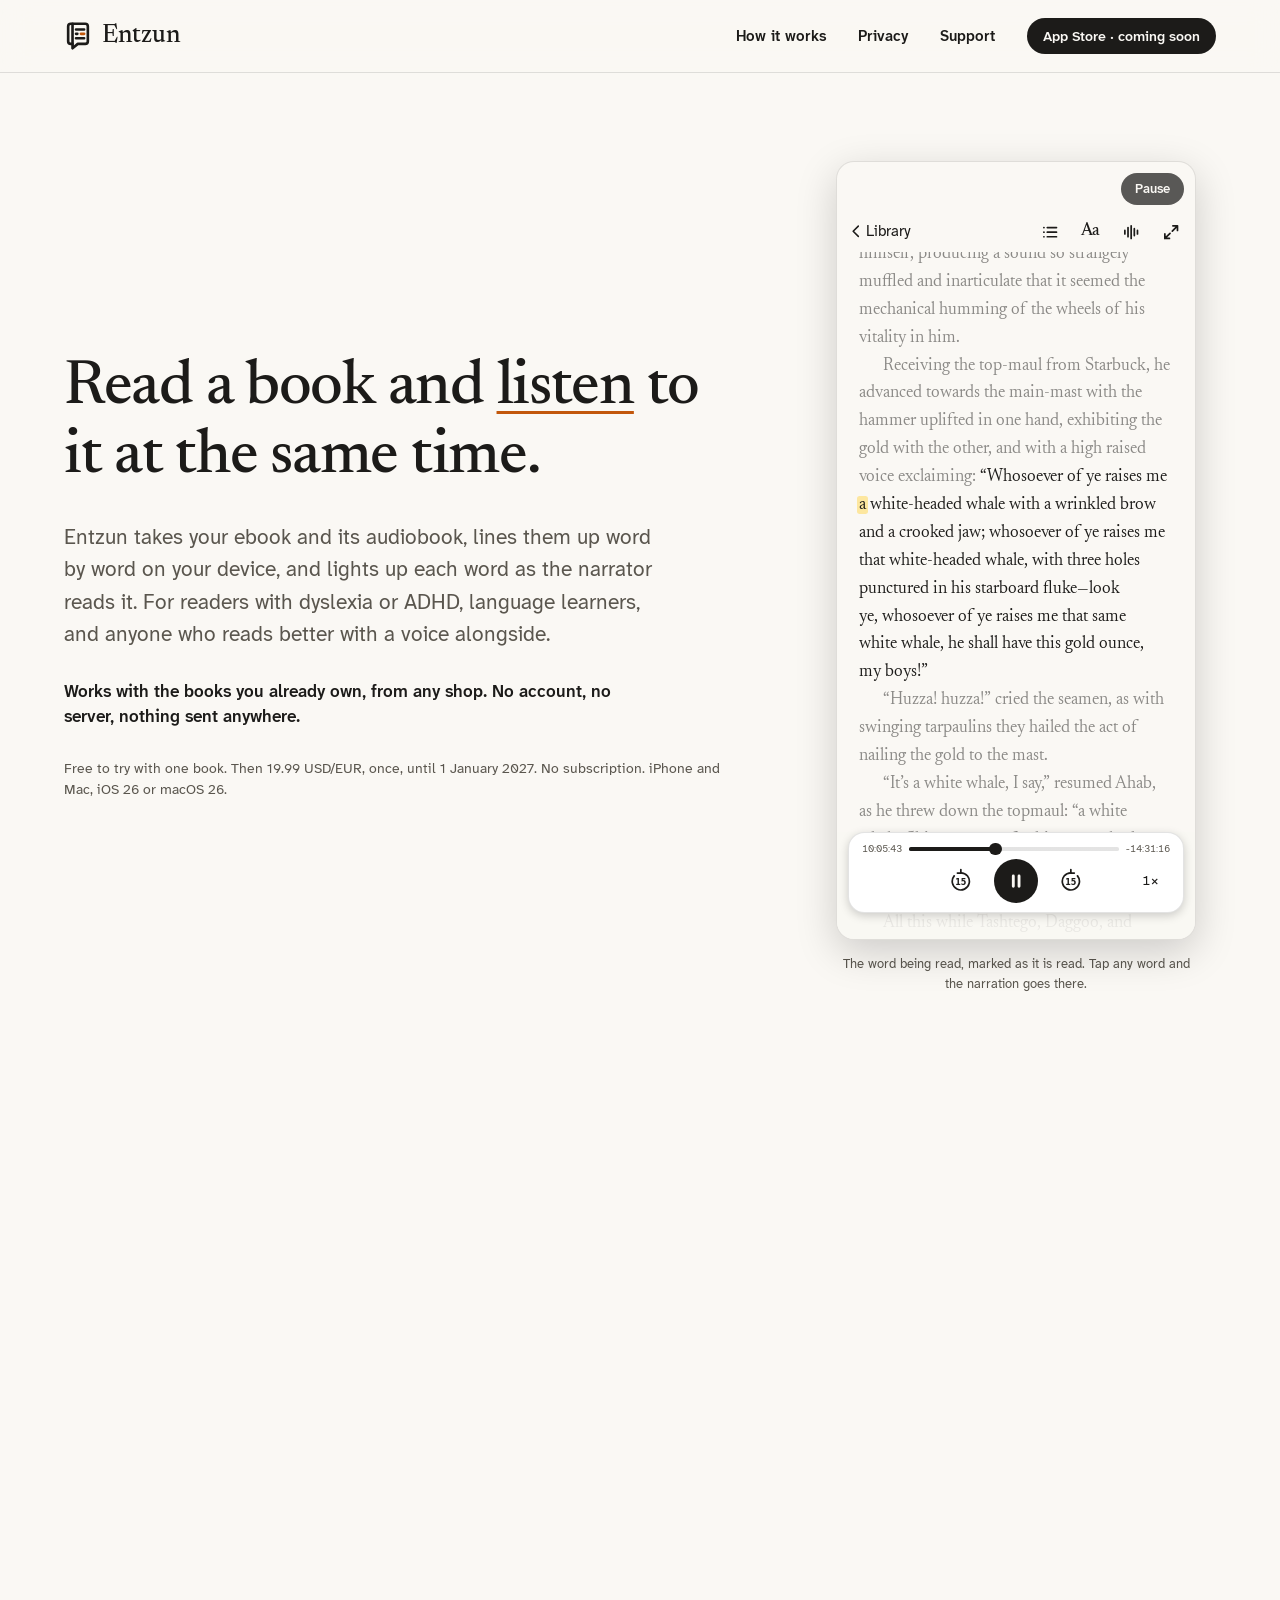
==== commit 17321a11: "Frame the smaller reader features like the other sections Split out of the reader section, Silence, " ====
--- a/index.html
+++ b/index.html
@@ -351,21 +351,34 @@
 
   <section class="section well">
     <div class="wrap stack">
-      <div class="grid-3 loose features">
-        <div class="feature">
-          <svg viewBox="0 0 16 16" fill="none" stroke="currentColor" stroke-width="1.5" stroke-linecap="round" stroke-linejoin="round" aria-hidden="true"><path d="M3 4.5h10M3 8h10M3 11.5h6"/></svg>
-          <h3>Silence when you want it</h3>
-          <p>Pause the narration and read as you would any ebook. Start it again and it picks up from the sentence you are on.</p>
-        </div>
-        <div class="feature">
-          <svg viewBox="0 0 16 16" fill="none" stroke="currentColor" stroke-width="1.5" stroke-linecap="round" stroke-linejoin="round" aria-hidden="true"><rect x="4.5" y="1.5" width="7" height="13" rx="1.5"/><path d="M7 12.5h2"/></svg>
-          <h3>iPhone and Mac</h3>
-          <p>Native on each, with the same library and reader; on the Mac it can fill the screen. With iCloud, a book added on one is on the other, at the same page. <a href="support.html#sync">How sync works.</a></p>
-        </div>
-        <div class="feature">
-          <svg viewBox="0 0 16 16" fill="none" stroke="currentColor" stroke-width="1.5" stroke-linecap="round" stroke-linejoin="round" aria-hidden="true"><circle cx="8" cy="8" r="6"/><path d="M8 5v3l2 1.5"/></svg>
-          <h3>Playback that fits the book</h3>
-          <p>Skip fifteen seconds either way, choose a speed from 1× to 1.7×, and see the time played and left.</p>
+      <div class="section-head">
+        <div class="eyebrow">Around the page</div>
+        <h2 class="display">The rest is there when you want it.</h2>
+      </div>
+      <div class="grid-3">
+        <div class="card">
+          <div class="who-art silence" aria-hidden="true" data-play>
+            <span class="silence-bar"><span class="silence-disc"><svg class="icon-pause" viewBox="0 0 16 16" fill="none" stroke="currentColor" stroke-width="1.5" stroke-linecap="round" stroke-linejoin="round"><path d="M5.5 3.5v9M10.5 3.5v9" stroke-width="2.5"/></svg><svg class="icon-play" viewBox="0 0 16 16" fill="none" stroke="currentColor" stroke-width="1.5" stroke-linecap="round" stroke-linejoin="round"><path d="M5.5 3.25l7.5 4.75-7.5 4.75z" fill="currentColor"/></svg></span><span class="swap"><span class="swap-before">Narrating</span><span class="swap-after">Paused</span></span></span>
+            <p class="walk"><span class="rc">he advanced towards the main-mast with the hammer uplifted in one hand, </span><span>exhibiting the <span class="w is-now">gold</span> with the other</span></p>
+          </div>
+          <h3 class="h3">Silence when you want it</h3>
+          <p class="muted">Pause the narration and read as you would any ebook. Start it again and it picks up from the sentence you are on.</p>
+        </div>
+        <div class="card">
+          <div class="who-art devices" aria-hidden="true" data-play>
+            <span class="device"><span class="device-glyph"><svg viewBox="0 0 16 16" fill="none" stroke="currentColor" stroke-width="1.5" stroke-linecap="round" stroke-linejoin="round"><rect x="1.5" y="3" width="13" height="9" rx="1.5"/><path d="M5 14h6"/></svg></span><span class="device-text"><b>Mac · Moby-Dick</b><span>The Quarter-Deck · 41%</span></span></span>
+            <span class="device" style="--i: 1"><span class="device-glyph"><svg viewBox="0 0 16 16" fill="none" stroke="currentColor" stroke-width="1.5" stroke-linecap="round" stroke-linejoin="round"><rect x="4.5" y="1.5" width="7" height="13" rx="1.5"/><path d="M7 12.5h2"/></svg></span><span class="device-text"><b>iPhone · Moby-Dick</b><span class="swap"><span class="swap-before">Not opened here yet</span><span class="swap-after">The Quarter-Deck · 41%</span></span></span></span>
+          </div>
+          <h3 class="h3">iPhone and Mac</h3>
+          <p class="muted">Native on each, with the same library and reader; on the Mac it can fill the screen. With iCloud, a book added on one is on the other, at the same page. <a href="support.html#sync">How sync works.</a></p>
+        </div>
+        <div class="card">
+          <div class="who-art playback" aria-hidden="true" data-play>
+            <span class="pb-times"><span>10:05:42</span><span class="pb-track"></span><span>-14:31:18</span></span>
+            <span class="pb-transport"><span></span><span class="pb-mid"><span class="pb-skip"><svg viewBox="0 0 24 24" fill="none" stroke="currentColor" stroke-width="1.6" stroke-linecap="round" stroke-linejoin="round"><path d="M12 4.5a8 8 0 1 1-6.2 2.9"/><path d="M12 1.5v3.2H8.8"/><text x="12" y="16" text-anchor="middle" font-size="7.5" font-family="system-ui, sans-serif" font-weight="700" fill="currentColor" stroke="none">15</text></svg></span><span class="pb-play"><svg class="icon-pause" viewBox="0 0 16 16" fill="none" stroke="currentColor" stroke-width="1.5" stroke-linecap="round" stroke-linejoin="round"><path d="M5.5 3.5v9M10.5 3.5v9" stroke-width="2.5"/></svg></span><span class="pb-skip"><svg viewBox="0 0 24 24" fill="none" stroke="currentColor" stroke-width="1.6" stroke-linecap="round" stroke-linejoin="round"><path d="M12 4.5a8 8 0 1 0 6.2 2.9"/><path d="M12 1.5v3.2h3.2"/><text x="12" y="16" text-anchor="middle" font-size="7.5" font-family="system-ui, sans-serif" font-weight="700" fill="currentColor" stroke="none">15</text></svg></span></span><span class="pb-speed swap"><span class="swap-before">1×</span><span class="swap-after">1.7×</span></span></span>
+          </div>
+          <h3 class="h3">Playback that fits the book</h3>
+          <p class="muted">Skip fifteen seconds either way, choose a speed from 1× to 1.7×, and see the time played and left.</p>
         </div>
       </div>
     </div>
--- a/assets/site.css
+++ b/assets/site.css
@@ -48,7 +48,7 @@
 
 /* Basics */
 * { box-sizing: border-box; }
-html { -webkit-text-size-adjust: 100%; scroll-behavior: smooth; }
+html { -webkit-text-size-adjust: 100%; scroll-behavior: smooth; scroll-padding-top: 72px; }
 @media (prefers-reduced-motion: reduce) { html { scroll-behavior: auto; } }
 body {
   margin: 0;
@@ -187,7 +187,10 @@
 }
 
 /* Header */
-.site-header { border-bottom: 1px solid var(--hairline); }
+.site-header {
+  position: sticky; top: 0; z-index: 10; border-bottom: 1px solid var(--hairline);
+  background: var(--veil); -webkit-backdrop-filter: saturate(1.4) blur(14px); backdrop-filter: saturate(1.4) blur(14px);
+}
 .site-header .wrap { height: 72px; display: flex; align-items: center; justify-content: space-between; }
 .brand { display: inline-flex; align-items: center; gap: 10px; font-family: var(--font-book); font-size: 26px; font-weight: 500; letter-spacing: -0.01em; text-decoration: none; color: var(--ink); }
 .brand .mark { width: 28px; height: 28px; flex-shrink: 0; }
@@ -224,12 +227,6 @@
 .card { padding: 28px; background: var(--well); border-radius: 12px; display: flex; flex-direction: column; gap: 12px; }
 .section.well .card { background: var(--paper); gap: 16px; }
 .card .numeral { font-family: var(--font-book); font-size: 40px; line-height: 1; font-weight: 500; color: var(--ink-secondary); }
-.feature { display: flex; flex-direction: column; gap: 10px; }
-.feature svg { width: 24px; height: 24px; }
-.feature .aa { font-family: var(--font-book); font-size: 24px; line-height: 1; font-weight: 500; }
-.feature h3 { font-size: 17px; font-weight: 700; }
-.feature p { color: var(--ink-secondary); }
-.feature a { color: var(--ink); }
 
 /* Scroll pinning, only with script and without Reduce Motion; see site.js. Each section's contents
    hold still for a stretch of scrolling, then give way to the next, on one plain sheet of paper. */
@@ -242,7 +239,7 @@
 .js-pin .home .section.ink p { color: var(--ink-secondary); }
 .js-pin .home .pill.outline { color: var(--ink); border-color: var(--hairline); }
 .js-pin .home main > :last-child {
-  min-height: calc(100vh - var(--footer-height, 0px)); display: flex; flex-direction: column; justify-content: center;
+  min-height: calc(100vh - var(--header-height, 72px) - var(--footer-height, 0px)); display: flex; flex-direction: column; justify-content: center;
   background: var(--well);
 }
 .js-pin .home main > :last-child .need { background: var(--paper); }
@@ -370,8 +367,46 @@
 .tick svg { width: 12px; height: 12px; }
 .js-play .needs-art:not(.is-played) .tick { transform: scale(0); opacity: 0; }
 
+/* Around the page */
+.swap { display: inline-grid; }
+.swap > span { grid-area: 1 / 1; transition: opacity 0.3s ease; }
+.swap-before { opacity: 0; }
+.js-play [data-play]:not(.is-played) .swap-before { opacity: 1; }
+.js-play [data-play]:not(.is-played) .swap-after { opacity: 0; }
+.section.well .who-art { background: var(--well); }
+.js-pin .home .section.well .who-art { background: var(--paper); }
+.silence-bar { display: flex; align-items: center; gap: 10px; font-size: 13px; color: var(--ink-secondary); }
+.silence-disc { display: grid; place-items: center; width: 30px; height: 30px; border-radius: 50%; background: var(--ink); color: var(--paper); }
+.silence-disc svg { grid-area: 1 / 1; width: 14px; height: 14px; transition: opacity 0.2s ease; }
+.silence .icon-pause { opacity: 0; }
+.js-play .silence:not(.is-played) .icon-pause { opacity: 1; }
+.js-play .silence:not(.is-played) .icon-play { opacity: 0; }
+.silence .walk { font-size: 15px; }
+.silence .rc { opacity: 0.5; }
+.js-play .silence.is-played .w.is-now { animation: emu-pulse 1.6s ease-in-out 1s infinite; }
+.devices { gap: 8px; }
+.device { display: flex; align-items: center; gap: 12px; padding: 10px 12px; border-radius: 10px; background: var(--well); }
+.section.well .device { background: var(--paper); }
+.js-pin .home .section.well .device { background: var(--well); }
+.device-glyph svg { display: block; width: 20px; height: 20px; }
+.device-text { display: flex; flex-direction: column; gap: 1px; font-size: 12px; color: var(--ink-secondary); }
+.device-text b { font-size: 13px; color: var(--ink); }
+.playback { gap: 10px; }
+.pb-times { display: flex; align-items: center; gap: 8px; font-size: 11px; color: var(--ink-secondary); font-variant-numeric: tabular-nums; }
+.pb-track { position: relative; flex-grow: 1; height: 4px; border-radius: 2px; background: linear-gradient(to right, var(--ink) 41%, var(--hairline) 41%); }
+.pb-track::after { content: ""; position: absolute; left: 41%; top: 50%; width: 12px; height: 12px; margin: -6px 0 0 -6px; border-radius: 50%; background: var(--ink); }
+.pb-transport { display: grid; grid-template-columns: 1fr auto 1fr; align-items: center; }
+.pb-mid { display: flex; align-items: center; gap: 12px; }
+.pb-skip svg { display: block; width: 26px; height: 26px; }
+.pb-play { width: 42px; height: 42px; border-radius: 50%; background: var(--ink); color: var(--paper); display: flex; align-items: center; justify-content: center; }
+.pb-play svg { width: 18px; height: 18px; }
+.pb-speed { justify-self: end; font-size: 15px; font-variant-numeric: tabular-nums; }
+.pb-speed > span { text-align: right; }
+@media (prefers-reduced-motion: reduce) { .js-play .silence.is-played .w.is-now { animation: none; } }
+
 /* Staggered starts for the pictures above; after their transitions, which would reset them. */
 .slot, .slot-swap > span { transition-delay: calc(0.4s + var(--i) * 0.6s); }
+.swap > span, .silence-disc svg { transition-delay: calc(0.8s + var(--i, 0) * 0.6s); }
 .aw .link, .aw .word { transition-delay: calc(0.3s + var(--i) * 0.3s); }
 .priv-row { transition-delay: calc(0.2s + var(--i) * 0.3s); }
 .tick { transition-delay: calc(0.3s + var(--i) * 0.4s); }
@@ -424,7 +459,7 @@
 
 /* Documents (privacy, support) */
 .doc .wrap { display: flex; gap: 96px; align-items: flex-start; padding-top: 64px; padding-bottom: 72px; }
-.doc aside { flex-shrink: 0; width: 220px; display: flex; flex-direction: column; gap: 12px; padding-top: 12px; position: sticky; top: 24px; }
+.doc aside { flex-shrink: 0; width: 220px; display: flex; flex-direction: column; gap: 12px; padding-top: 12px; position: sticky; top: 96px; }
 .doc aside a { text-decoration: none; font-size: 15px; color: var(--ink-secondary); }
 .doc aside a[aria-current="page"] { font-weight: 700; color: var(--ink); }
 .doc aside .note { margin-top: 20px; padding-top: 20px; border-top: 1px solid var(--hairline); font-size: 13px; color: var(--ink-secondary); display: flex; flex-direction: column; gap: 6px; }
@@ -458,6 +493,7 @@
   .title-detail { font-size: 26px; }
   .lede { font-size: 17px; }
   .mark-underline { text-decoration-thickness: 2px; text-underline-offset: 6px; }
+  html { scroll-padding-top: 60px; }
   .site-header .wrap { height: 60px; }
   .brand { font-size: 24px; }
   .site-nav { gap: 18px; font-size: 14px; }
